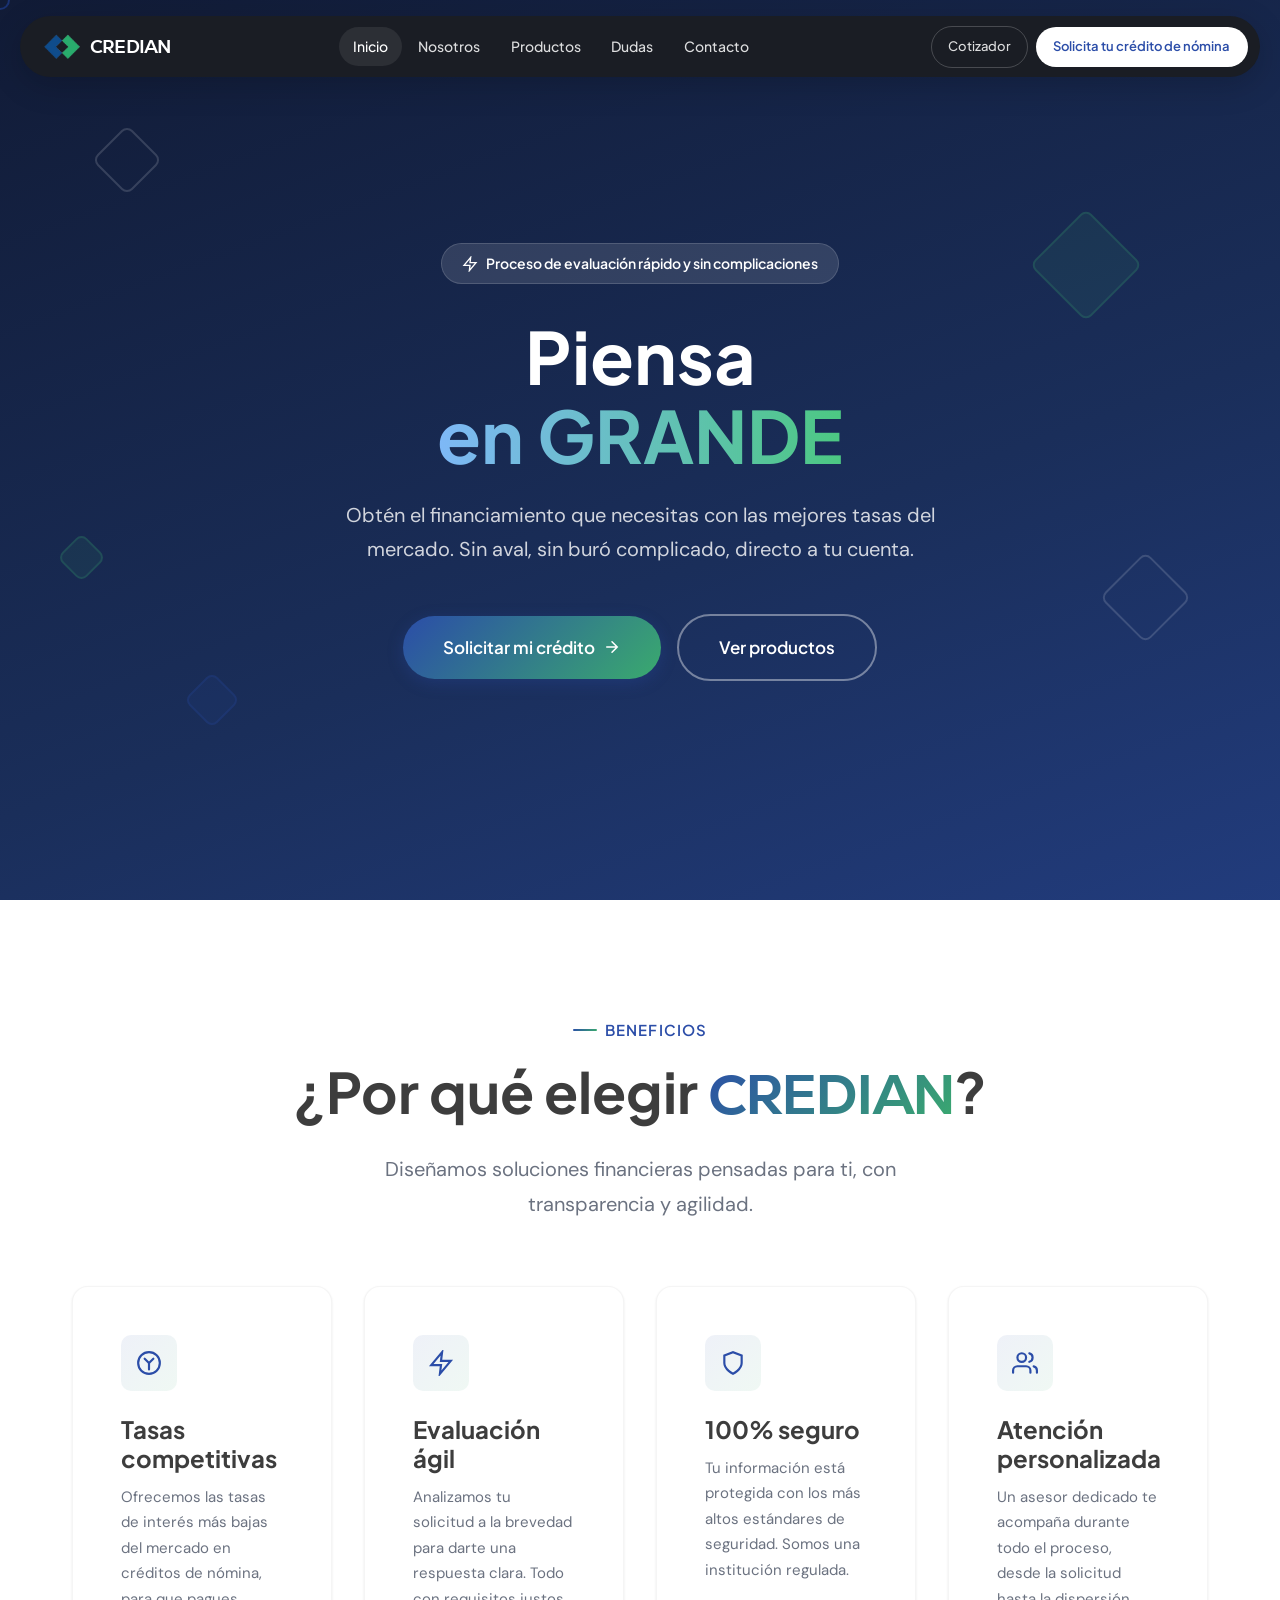
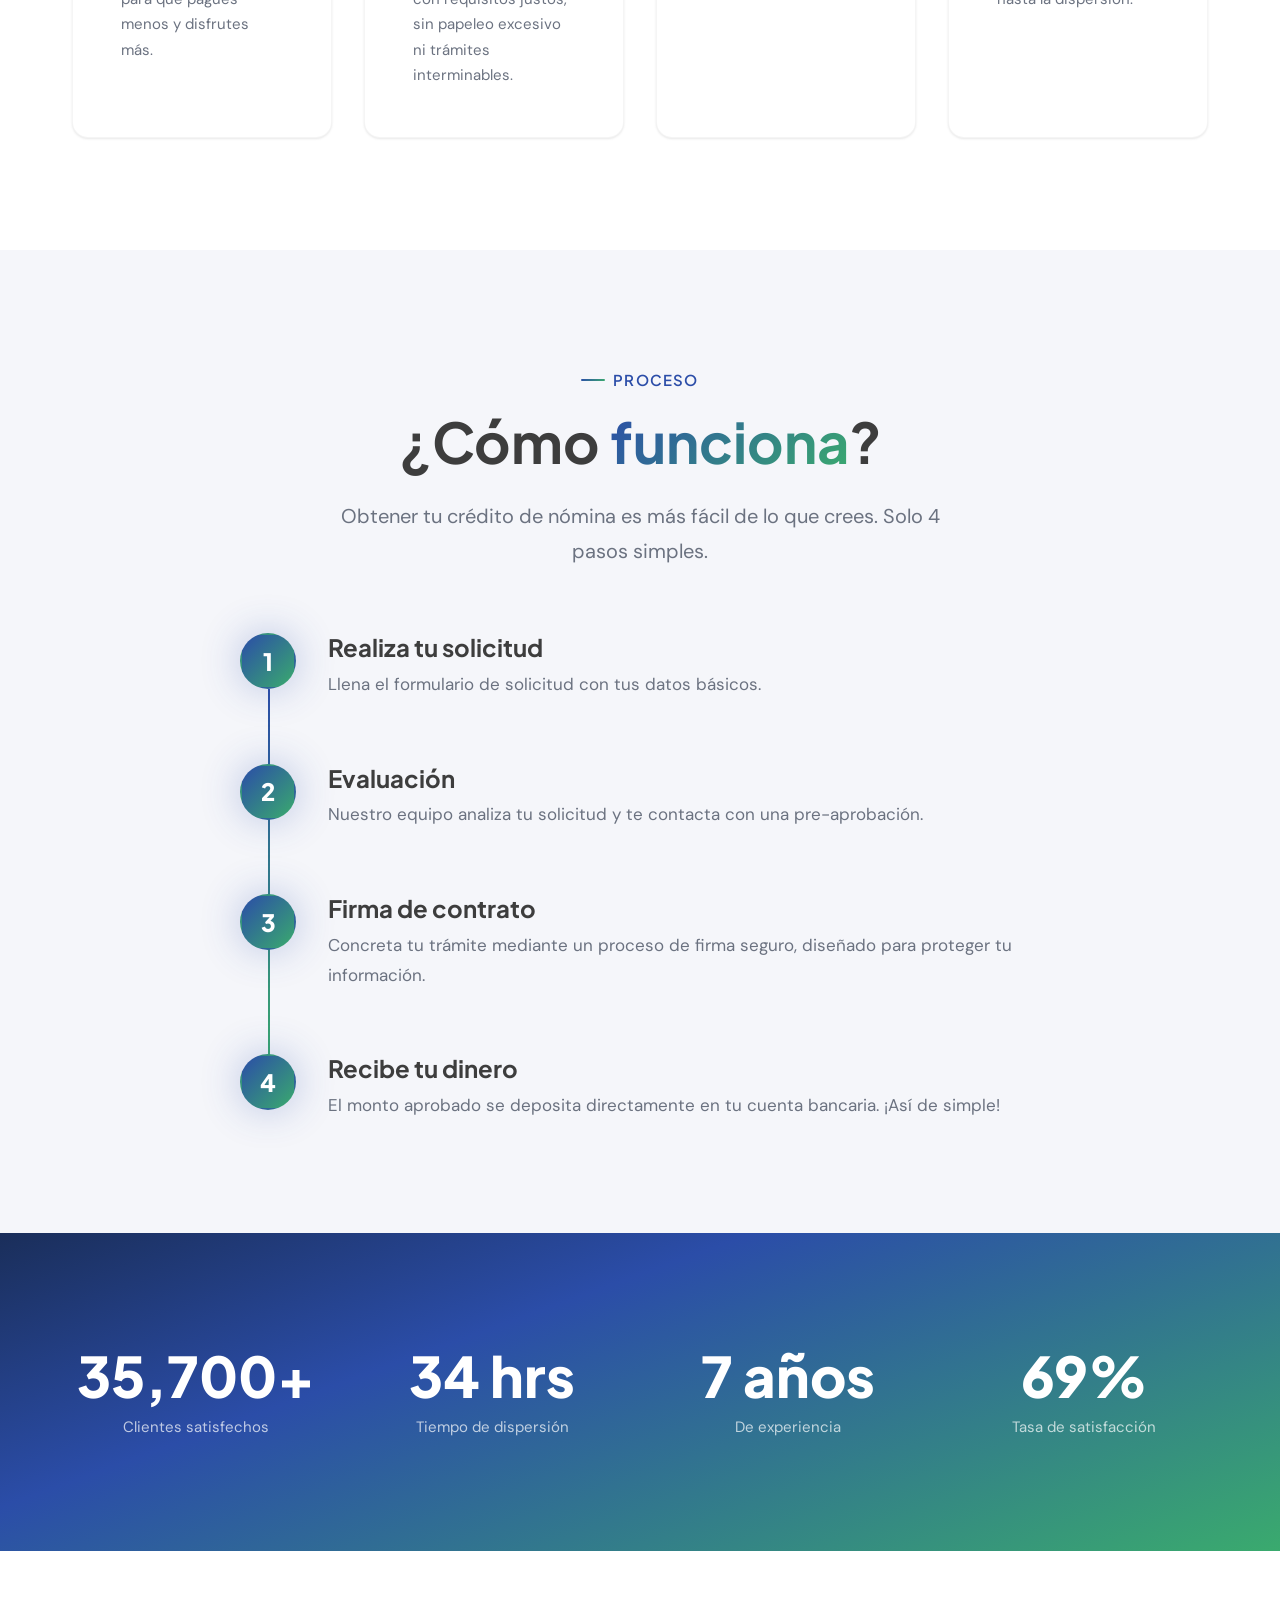
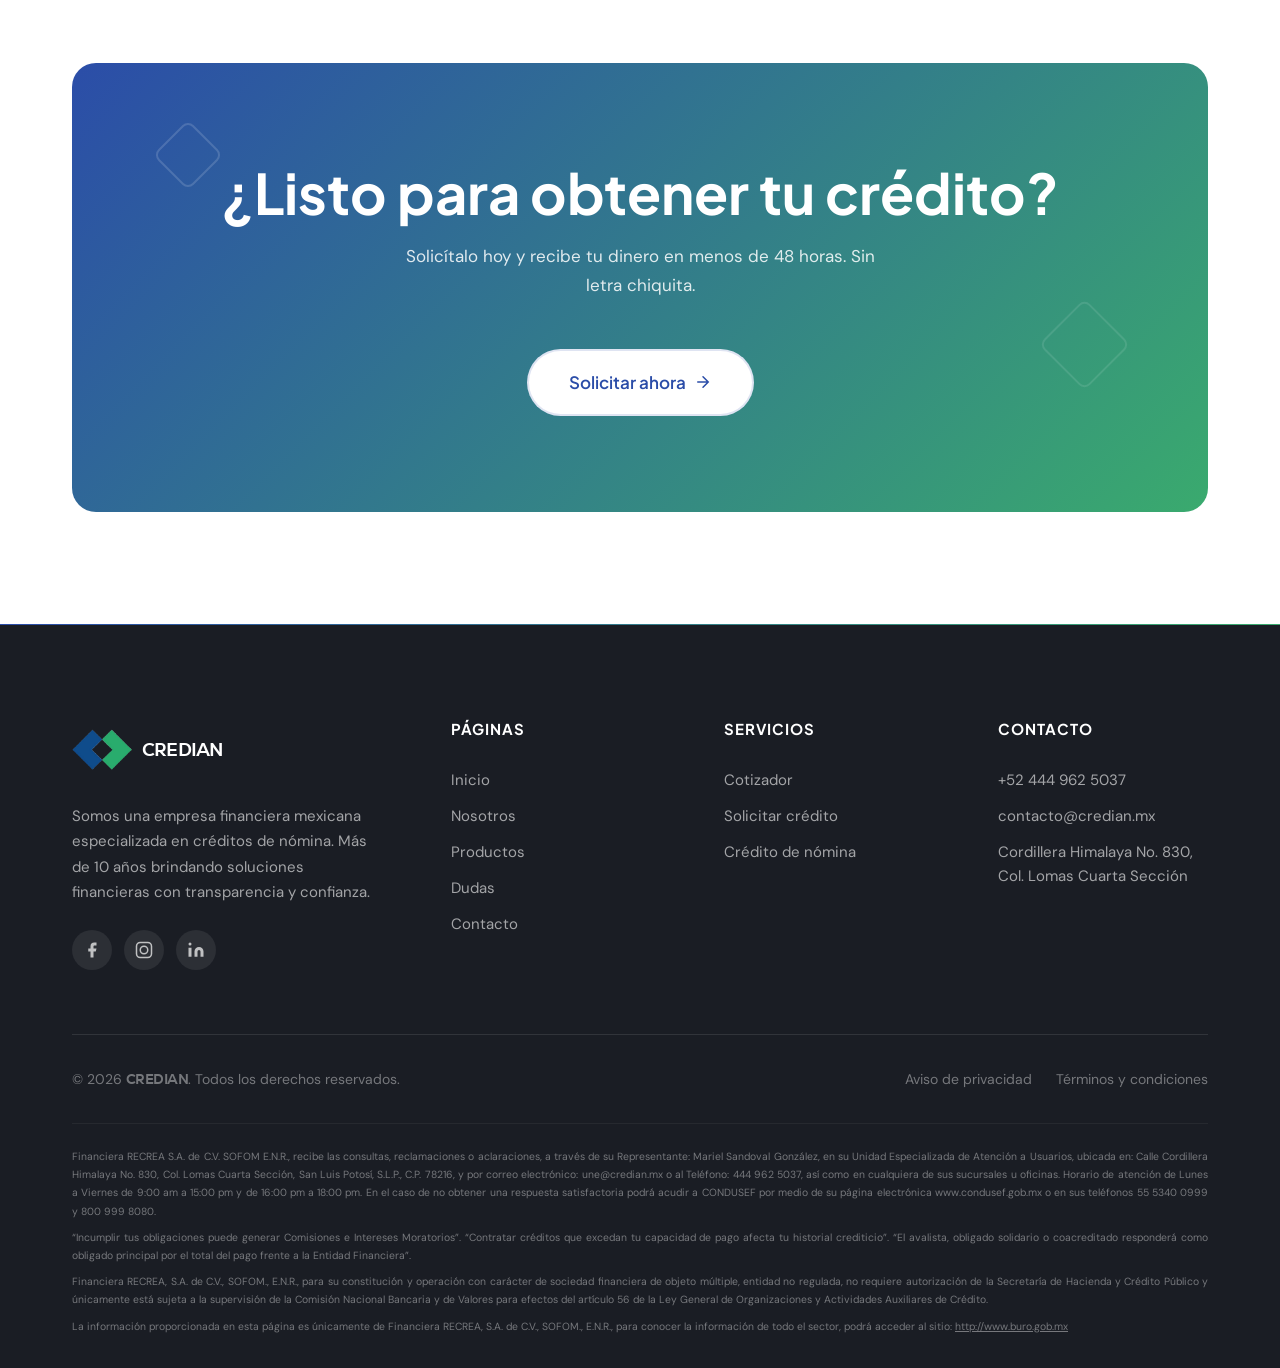
==== index.html @ 7d6983f6 "Move pages to directory-based routes Move several pages into folder-based index.html (nosotros/, pro" ====
<!DOCTYPE html>
<html lang="es-MX">

<head>
  <meta charset="UTF-8">
  <meta name="viewport" content="width=device-width, initial-scale=1.0">
  <title>CREDIAN | Inicio</title>
  <link rel="icon" href="img/credian.ico" type="image/x-icon">
  <meta name="description" content="Somos una empresa financiera mexicana especializada en créditos de nómina. Más de 10 años brindando soluciones financieras con transparencia y confianza.">
  <link rel="stylesheet" href="css/reset.css">
  <link rel="stylesheet" href="css/variables.css">
  <link rel="stylesheet" href="css/animations.css">
  <link rel="stylesheet" href="css/global.css?v=1.1">
  <style>
    /* ---- HOME-SPECIFIC STYLES ---- */
    .hero--home {
      min-height: 100vh;
      display: flex;
      align-items: center
    }

    .hero--home .hero__bg {
      background: linear-gradient(160deg, #111b36 0%, #1a2e5a 20%, #2B4DA8 50%, #2a8a5c 85%, #1a6b42 100%);
      background-size: 300% 300%;
      animation: meshGradient 18s ease infinite
    }

    .benefits-grid {
      display: grid;
      grid-template-columns: repeat(auto-fit, minmax(260px, 1fr));
      gap: var(--space-xl)
    }

    .steps {
      position: relative;
      max-width: 800px;
      margin: 0 auto
    }

    .steps__list {
      display: flex;
      flex-direction: column;
      gap: var(--space-3xl);
      position: relative
    }

    .steps__connector {
      position: absolute;
      left: 28px;
      top: 56px;
      bottom: 56px;
      width: 2px;
      background: var(--color-gray-mid)
    }

    .steps__connector-fill {
      position: absolute;
      left: 0;
      top: 0;
      width: 100%;
      height: 0;
      background: var(--gradient-brand);
      transition: height 2s cubic-bezier(.4, 0, .2, 1)
    }

    .steps__connector-fill.animate {
      height: 100%
    }

    .step {
      display: flex;
      gap: var(--space-xl);
      align-items: flex-start;
      position: relative;
      z-index: 1
    }

    .step__number {
      width: 56px;
      height: 56px;
      border-radius: var(--radius-full);
      background: var(--color-white);
      border: 2px solid var(--color-gray-mid);
      display: flex;
      align-items: center;
      justify-content: center;
      font-family: var(--font-display);
      font-weight: var(--fw-extrabold);
      font-size: var(--text-xl);
      color: var(--color-blue);
      flex-shrink: 0;
      transition: all var(--transition-base);
      box-shadow: var(--shadow-sm)
    }

    .step.revealed .step__number {
      background: var(--gradient-brand);
      color: var(--color-white);
      border-color: transparent;
      box-shadow: var(--shadow-glow-blue)
    }

    .step__content h4 {
      margin-bottom: var(--space-xs)
    }

    .stats {
      display: grid;
      grid-template-columns: repeat(auto-fit, minmax(200px, 1fr));
      gap: var(--space-2xl);
      text-align: center
    }

    .stat__number {
      font-family: var(--font-display);
      font-size: var(--text-4xl);
      font-weight: var(--fw-extrabold);
      color: var(--color-white);
      line-height: 1.1;
      margin-bottom: var(--space-xs)
    }

    .stat__label {
      color: rgba(255, 255, 255, .7);
      font-size: var(--text-sm)
    }

    .cta-banner {
      border-radius: var(--radius-xl);
      background: var(--gradient-brand);
      padding: var(--space-4xl) var(--space-2xl);
      text-align: center;
      position: relative;
      overflow: hidden
    }

    .cta-banner h2 {
      color: var(--color-white);
      margin-bottom: var(--space-md)
    }

    .cta-banner p {
      color: rgba(255, 255, 255, .85);
      margin-bottom: var(--space-2xl);
      max-width: 500px;
      margin-left: auto;
      margin-right: auto
    }

    @media(max-width:768px) {
      .step {
        flex-direction: column;
        align-items: center;
        text-align: center
      }

      .steps__connector {
        left: 50%;
        transform: translateX(-50%)
      }
    }
  </style>
</head>

<body class="page-body">
  <!-- Custom Cursor -->
  <div class="custom-cursor" aria-hidden="true"></div>
  <!-- Page Transition -->
  <div class="page-transition-overlay" aria-hidden="true"></div>

  <!-- NAVBAR -->
  <nav class="navbar" aria-label="Navegación principal">
    <div class="navbar__inner">
      <a href="./" class="navbar__logo" data-internal aria-label="CREDIAN Inicio">
        <img src="img/logo_credian.png" alt="CREDIAN Logo" class="navbar__img">
        <span class="navbar__logo-text">CREDIAN</span>
      </a>
      <div class="navbar__links">
        <a href="./" class="navbar__link active" data-internal>Inicio</a>
        <a href="nosotros/" class="navbar__link" data-internal>Nosotros</a>
        <a href="productos/" class="navbar__link" data-internal>Productos</a>
        <a href="dudas/" class="navbar__link" data-internal>Dudas</a>
        <a href="contacto/" class="navbar__link" data-internal>Contacto</a>
      </div>
      <div class="navbar__actions">
        <a href="https://cotizador.credian.mx" class="navbar__cotizador" target="_blank" rel="noopener">Cotizador</a>
        <a href="https://cib.logicsystems.com.mx/RECREA/LoginCredian.aspx?EMP=RECREA" class="navbar__cta btn-shimmer"
          target="_blank" rel="noopener">Solicita tu crédito de
          nómina</a>
      </div>
      <button class="navbar__hamburger" aria-label="Abrir menú" aria-expanded="false">
        <span></span><span></span><span></span>
      </button>
    </div>
  </nav>

  <!-- Mobile Menu -->
  <div class="mobile-menu" aria-hidden="true">
    <a href="./" class="mobile-menu__link" data-internal>Inicio</a>
    <a href="nosotros/" class="mobile-menu__link" data-internal>Nosotros</a>
    <a href="productos/" class="mobile-menu__link" data-internal>Productos</a>
    <a href="dudas/" class="mobile-menu__link" data-internal>Dudas</a>
    <a href="contacto/" class="mobile-menu__link" data-internal>Contacto</a>
    <div class="mobile-menu__divider"></div>
    <a href="https://cotizador.credian.mx" class="mobile-menu__link" target="_blank" rel="noopener">Cotizador</a>
    <a href="https://cib.logicsystems.com.mx/RECREA/LoginCredian.aspx?EMP=RECREA" class="mobile-menu__link"
      target="_blank" rel="noopener">Solicitar crédito</a>
  </div>

  <!-- HERO -->
  <section class="hero hero--home" id="hero">
    <div class="hero__bg" data-parallax></div>
    <!-- Decorative rhombuses -->
    <div class="rhombus-deco rhombus-deco--1" aria-hidden="true"></div>
    <div class="rhombus-deco rhombus-deco--2 rhombus-deco--green" aria-hidden="true"></div>
    <div class="rhombus-deco rhombus-deco--3 rhombus-deco--filled" aria-hidden="true"></div>
    <div class="rhombus-deco rhombus-deco--4" aria-hidden="true"></div>
    <div class="rhombus-deco rhombus-deco--5 rhombus-deco--green" aria-hidden="true"></div>

    <div class="hero__content">
      <div class="hero-enter">
        <span class="hero__label">
          <svg width="16" height="16" viewBox="0 0 24 24" fill="none" stroke="currentColor" stroke-width="2"
            stroke-linecap="round">
            <path d="M13 2L3 14h9l-1 8 10-12h-9l1-8z" />
          </svg>
          Proceso de evaluación rápido y sin complicaciones
        </span>
      </div>
      <h1 class="hero__title hero-enter">Piensa<br><span class="text-gradient"
          style="-webkit-text-fill-color:transparent;background:linear-gradient(90deg,#7eb8f7,#4CC882);-webkit-background-clip:text;background-clip:text">en
          GRANDE</span></h1>
      <p class="hero__subtitle hero-enter">Obtén el financiamiento que necesitas con las mejores tasas del mercado. Sin
        aval, sin buró complicado, directo a tu cuenta.</p>
      <div class="hero__actions hero-enter">
        <a href="https://cib.logicsystems.com.mx/RECREA/LoginCredian.aspx?EMP=RECREA"
          class="btn btn--primary btn--large btn-shimmer" target="_blank" rel="noopener">
          Solicitar mi crédito
          <svg width="20" height="20" viewBox="0 0 24 24" fill="none" stroke="currentColor" stroke-width="2"
            stroke-linecap="round">
            <path d="M5 12h14M12 5l7 7-7 7" />
          </svg>
        </a>
        <a href="productos/" class="btn btn--outline btn--large" data-internal>Ver productos</a>
      </div>
    </div>
  </section>

  <!-- BENEFITS -->
  <section class="section" id="beneficios">
    <div class="container">
      <div class="section__header reveal">
        <span class="section__label">Beneficios</span>
        <h2 class="section__title">¿Por qué elegir <span class="text-gradient">CREDIAN</span>?</h2>
        <p class="section__subtitle">Diseñamos soluciones financieras pensadas para ti, con transparencia y agilidad.
        </p>
      </div>
      <div class="benefits-grid">
        <div class="card card-lift reveal stagger-1">
          <div class="card__icon">
            <svg viewBox="0 0 24 24" fill="none" stroke="currentColor" stroke-width="2" stroke-linecap="round">
              <circle cx="12" cy="12" r="10" />
              <path d="M16 8l-4 4-4-4" />
              <path d="M12 12v6" />
            </svg>
          </div>
          <h4 class="card__title">Tasas competitivas</h4>
          <p class="card__text">Ofrecemos las tasas de interés más bajas del mercado en créditos de nómina, para que
            pagues menos y disfrutes más.</p>
        </div>
        <div class="card card-lift reveal stagger-2">
          <div class="card__icon">
            <svg viewBox="0 0 24 24" fill="none" stroke="currentColor" stroke-width="2" stroke-linecap="round">
              <path d="M13 2L3 14h9l-1 8 10-12h-9l1-8z" />
            </svg>
          </div>
          <h4 class="card__title">Evaluación ágil</h4>
          <p class="card__text">Analizamos tu solicitud a la brevedad para darte una respuesta clara. Todo con
            requisitos justos, sin papeleo excesivo ni trámites interminables.</p>
        </div>
        <div class="card card-lift reveal stagger-3">
          <div class="card__icon">
            <svg viewBox="0 0 24 24" fill="none" stroke="currentColor" stroke-width="2" stroke-linecap="round">
              <path d="M12 22s8-4 8-10V5l-8-3-8 3v7c0 6 8 10 8 10z" />
            </svg>
          </div>
          <h4 class="card__title">100% seguro</h4>
          <p class="card__text">Tu información está protegida con los más altos estándares de seguridad. Somos una
            institución regulada.</p>
        </div>
        <div class="card card-lift reveal stagger-4">
          <div class="card__icon">
            <svg viewBox="0 0 24 24" fill="none" stroke="currentColor" stroke-width="2" stroke-linecap="round">
              <path d="M17 21v-2a4 4 0 0 0-4-4H5a4 4 0 0 0-4 4v2" />
              <circle cx="9" cy="7" r="4" />
              <path d="M23 21v-2a4 4 0 0 0-3-3.87" />
              <path d="M16 3.13a4 4 0 0 1 0 7.75" />
            </svg>
          </div>
          <h4 class="card__title">Atención personalizada</h4>
          <p class="card__text">Un asesor dedicado te acompaña durante todo el proceso, desde la solicitud hasta la
            dispersión.</p>
        </div>
      </div>
    </div>
  </section>

  <!-- HOW IT WORKS -->
  <section class="section section--gray" id="como-funciona">
    <div class="container">
      <div class="section__header reveal">
        <span class="section__label">Proceso</span>
        <h2 class="section__title">¿Cómo <span class="text-gradient">funciona</span>?</h2>
        <p class="section__subtitle">Obtener tu crédito de nómina es más fácil de lo que crees. Solo 4 pasos simples.
        </p>
      </div>
      <div class="steps">
        <div class="steps__list">
          <div class="steps__connector">
            <div class="steps__connector-fill" id="steps-fill"></div>
          </div>
          <div class="step reveal stagger-1">
            <div class="step__number">1</div>
            <div class="step__content">
              <h4>Realiza tu solicitud</h4>
              <p>Llena el formulario de solicitud con tus datos básicos.</p>
            </div>
          </div>
          <div class="step reveal stagger-2">
            <div class="step__number">2</div>
            <div class="step__content">
              <h4>Evaluación</h4>
              <p>Nuestro equipo analiza tu solicitud y te contacta con una pre-aprobación.</p>
            </div>
          </div>
          <div class="step reveal stagger-3">
            <div class="step__number">3</div>
            <div class="step__content">
              <h4>Firma de contrato</h4>
              <p>Concreta tu trámite mediante un proceso de firma seguro, diseñado para proteger tu información.</p>
            </div>
          </div>
          <div class="step reveal stagger-4">
            <div class="step__number">4</div>
            <div class="step__content">
              <h4>Recibe tu dinero</h4>
              <p>El monto aprobado se deposita directamente en tu cuenta bancaria. ¡Así de simple!</p>
            </div>
          </div>
        </div>
      </div>
    </div>
  </section>

  <!-- STATS -->
  <section class="section section--gradient" id="stats">
    <div class="container">
      <div class="stats reveal">
        <div class="stat">
          <div class="stat__number"><span data-counter="50000" data-suffix="+">0</span></div>
          <div class="stat__label">Clientes satisfechos</div>
        </div>
        <div class="stat">
          <div class="stat__number"><span data-counter="48" data-suffix=" hrs">0</span></div>
          <div class="stat__label">Tiempo de dispersión</div>
        </div>
        <div class="stat">
          <div class="stat__number"><span data-counter="10" data-suffix=" años">0</span></div>
          <div class="stat__label">De experiencia</div>
        </div>
        <div class="stat">
          <div class="stat__number"><span data-counter="98" data-suffix="%">0</span></div>
          <div class="stat__label">Tasa de satisfacción</div>
        </div>
      </div>
    </div>
  </section>

  <!-- CTA BANNER -->
  <section class="section">
    <div class="container">
      <div class="cta-banner reveal-scale">
        <div class="rhombus-deco rhombus-deco--1" style="border-color:rgba(255,255,255,.15)" aria-hidden="true"></div>
        <div class="rhombus-deco rhombus-deco--4" style="border-color:rgba(255,255,255,.1)" aria-hidden="true"></div>
        <h2>¿Listo para obtener tu crédito?</h2>
        <p>Solicítalo hoy y recibe tu dinero en menos de 48 horas. Sin letra chiquita.</p>
        <a href="https://cib.logicsystems.com.mx/RECREA/LoginCredian.aspx?EMP=RECREA"
          class="btn btn--secondary btn--large btn-shimmer" target="_blank" rel="noopener">
          Solicitar ahora
          <svg width="20" height="20" viewBox="0 0 24 24" fill="none" stroke="currentColor" stroke-width="2"
            stroke-linecap="round">
            <path d="M5 12h14M12 5l7 7-7 7" />
          </svg>
        </a>
      </div>
    </div>
  </section>

  <!-- FOOTER -->
  <footer class="footer">
    <div class="container">
      <div class="footer__grid">
        <div class="footer__brand">
          <div class="footer__logo">
            <img src="img/logo_credian.png" alt="CREDIAN Logo" class="footer__img">
            <span class="footer__logo-text">CREDIAN</span>
          </div>
          <p class="footer__brand-desc">Somos una empresa financiera mexicana especializada en créditos de nómina. Más
            de 10 años brindando soluciones financieras con transparencia y confianza.</p>
          <div class="footer__social">
            <a href="https://www.facebook.com/credian.mx/" class="footer__social-link" aria-label="Facebook"><svg
                viewBox="0 0 24 24" fill="currentColor">
                <path d="M18 2h-3a5 5 0 00-5 5v3H7v4h3v8h4v-8h3l1-4h-4V7a1 1 0 011-1h3z" />
              </svg></a>
            <a href="https://www.instagram.com/credianmx/" class="footer__social-link" aria-label="Instagram"><svg
                viewBox="0 0 24 24" fill="none" stroke="currentColor" stroke-width="2">
                <rect x="2" y="2" width="20" height="20" rx="5" />
                <circle cx="12" cy="12" r="5" />
              </svg></a>
            <a href="https://www.linkedin.com/company/credian/posts/?feedView=all" class="footer__social-link"
              aria-label="LinkedIn"><svg viewBox="0 0 24 24" fill="currentColor">
                <path
                  d="M16 8a6 6 0 016 6v7h-4v-7a2 2 0 00-4 0v7h-4v-7a6 6 0 016-6zM2 9h4v12H2zM4 6a2 2 0 100-4 2 2 0 000 4z" />
              </svg></a>
          </div>
        </div>
        <div>
          <h4 class="footer__column-title">Páginas</h4><a href="./" class="footer__link"
            data-internal>Inicio</a><a href="nosotros/" class="footer__link" data-internal>Nosotros</a><a
            href="productos/" class="footer__link" data-internal>Productos</a><a href="dudas/"
            class="footer__link" data-internal>Dudas</a><a href="contacto/" class="footer__link"
            data-internal>Contacto</a>
        </div>
        <div>
          <h4 class="footer__column-title">Servicios</h4><a href="https://cotizador.credian.mx" class="footer__link"
            target="_blank">Cotizador</a><a href="https://cib.logicsystems.com.mx/RECREA/LoginCredian.aspx?EMP=RECREA"
            class="footer__link" target="_blank">Solicitar
            crédito</a><a href="productos/" class="footer__link" data-internal>Crédito de nómina</a>
        </div>
        <div>
          <h4 class="footer__column-title">Contacto</h4>
          <a href="tel:+52 444 962 5037" class="footer__link">+52 444 962 5037</a>
          <a href="mailto:contacto@credian.mx" class="footer__link">contacto@credian.mx</a>
          <a class="footer__link" href="https://maps.app.goo.gl/pszoTMPpHbt7NWdv6">
            Cordillera Himalaya No. 830, Col. Lomas Cuarta Sección
          </a>
        </div>
      </div>
      <div class="footer__bottom">
        <p class="footer__copy">&copy; <span id="current-year">2026</span> CREDIAN. Todos los derechos reservados.</p>
        <div class="footer__legal"><a href="docs/aviso_de_privacidad.pdf" target="_blank" rel="noopener">Aviso de privacidad</a><a
            href="docs/terminos_y_condiciones.pdf" target="_blank" rel="noopener">Términos y condiciones</a></div>
      </div>
      <div class="footer__disclaimer">
        <p>Financiera RECREA S.A. de C.V. SOFOM E.N.R., recibe las consultas, reclamaciones o aclaraciones, a través de
          su Representante: Mariel Sandoval González, en su Unidad Especializada de Atención a Usuarios, ubicada en:
          Calle Cordillera Himalaya No. 830, Col. Lomas Cuarta Sección, San Luis Potosí, S.L.P., C.P. 78216, y por
          correo electrónico: une@credian.mx o al Teléfono: 444 962 5037, así como en cualquiera de sus sucursales u
          oficinas. Horario de atención de Lunes a Viernes de 9:00 am a 15:00 pm y de 16:00 pm a 18:00 pm. En el caso de
          no obtener una respuesta satisfactoria podrá acudir a CONDUSEF por medio de su página electrónica
          www.condusef.gob.mx o en sus teléfonos 55 5340 0999 y 800 999 8080.</p>
        <p>“Incumplir tus obligaciones puede generar Comisiones e Intereses Moratorios”. “Contratar créditos que excedan
          tu capacidad de pago afecta tu historial crediticio”. “El avalista, obligado solidario o coacreditado
          responderá como obligado principal por el total del pago frente a la Entidad Financiera”.</p>
        <p>Financiera RECREA, S.A. de C.V., SOFOM., E.N.R., para su constitución y operación con carácter de sociedad
          financiera de objeto múltiple, entidad no regulada, no requiere autorización de la Secretaría de Hacienda y
          Crédito Público y únicamente está sujeta a la supervisión de la Comisión Nacional Bancaria y de Valores para
          efectos del artículo 56 de la Ley General de Organizaciones y Actividades Auxiliares de Crédito.</p>
        <p>La información proporcionada en esta página es únicamente de Financiera RECREA, S.A. de C.V., SOFOM., E.N.R.,
          para conocer la información de todo el sector, podrá acceder al sitio: <a href="http://www.buro.gob.mx"
            target="_blank" rel="noopener"
            style="color: inherit; text-decoration: underline;">http://www.buro.gob.mx</a></p>
      </div>
    </div>
  </footer>

  <script src="js/nav.js"></script>
  <script src="js/main.js"></script>
  <script src="js/animations.js"></script>
  <script>
    // Steps connector fill animation
    const stepsFill = document.getElementById('steps-fill');
    if (stepsFill && 'IntersectionObserver' in window) {
      new IntersectionObserver((entries) => {
        entries.forEach(entry => {
          if (entry.isIntersecting) entry.target.classList.add('animate');
        });
      }, { threshold: 0.2 }).observe(stepsFill);
    }
  </script>
</body>

</html>
---- css/variables.css ----
/* ============================================
   CREDIAN — Design Tokens & Variables
   Central source of truth for all design values
   ============================================ */

:root {
  /* ---- Brand Colors ---- */
  --color-blue: #2B4DA8;
  --color-blue-dark: #1E3A7A;
  --color-blue-light: #3A6BD6;
  --color-green: #3AAA6E;
  --color-green-dark: #2D8A58;
  --color-green-light: #4CC882;

  /* ---- Neutral Colors ---- */
  --color-dark: #3D3D3D;
  --color-navbar: #1A1D24;
  --color-white: #FFFFFF;
  --color-gray-light: #F5F6FA;
  --color-gray-mid: #E0E2EA;
  --color-gray-text: #6B7280;
  --color-overlay: rgba(26, 29, 36, 0.95);

  /* ---- Gradients ---- */
  --gradient-brand: linear-gradient(135deg, var(--color-blue) 0%, var(--color-green) 100%);
  --gradient-brand-reverse: linear-gradient(135deg, var(--color-green) 0%, var(--color-blue) 100%);
  --gradient-hero: linear-gradient(160deg, #1a2e5a 0%, #2B4DA8 35%, #3AAA6E 100%);
  --gradient-dark: linear-gradient(135deg, #111317 0%, #1A1D24 100%);
  --gradient-card: linear-gradient(180deg, rgba(255,255,255,0) 0%, rgba(245,246,250,0.5) 100%);
  --gradient-shimmer: linear-gradient(90deg, transparent 0%, rgba(255,255,255,0.4) 50%, transparent 100%);

  /* ---- Typography ---- */
  --font-display: 'Plus Jakarta Sans', 'Segoe UI', sans-serif;
  --font-body: 'DM Sans', 'Segoe UI', sans-serif;

  /* Fluid type scale using clamp() */
  --text-xs: clamp(0.75rem, 0.7rem + 0.25vw, 0.875rem);
  --text-sm: clamp(0.8125rem, 0.75rem + 0.3vw, 0.9375rem);
  --text-base: clamp(0.9375rem, 0.875rem + 0.3vw, 1.0625rem);
  --text-lg: clamp(1.0625rem, 0.95rem + 0.5vw, 1.25rem);
  --text-xl: clamp(1.25rem, 1.1rem + 0.7vw, 1.5rem);
  --text-2xl: clamp(1.5rem, 1.25rem + 1.2vw, 2rem);
  --text-3xl: clamp(1.875rem, 1.5rem + 1.8vw, 2.75rem);
  --text-4xl: clamp(2.25rem, 1.75rem + 2.5vw, 3.5rem);
  --text-5xl: clamp(2.75rem, 2rem + 3.5vw, 4.5rem);

  /* Font weights */
  --fw-regular: 400;
  --fw-medium: 500;
  --fw-semibold: 600;
  --fw-bold: 700;
  --fw-extrabold: 800;

  /* ---- Spacing ---- */
  --space-xs: 0.5rem;
  --space-sm: 0.75rem;
  --space-md: 1rem;
  --space-lg: 1.5rem;
  --space-xl: 2rem;
  --space-2xl: 3rem;
  --space-3xl: 4rem;
  --space-4xl: 6rem;
  --space-section: clamp(4rem, 3rem + 5vw, 7rem);

  /* ---- Layout ---- */
  --max-width: 1200px;
  --max-width-narrow: 900px;
  --container-padding: clamp(1.25rem, 1rem + 2vw, 2rem);
  --navbar-height: 80px;

  /* ---- Border Radius ---- */
  --radius-sm: 6px;
  --radius-md: 10px;
  --radius-lg: 16px;
  --radius-xl: 24px;
  --radius-2xl: 32px;
  --radius-pill: 100px;
  --radius-full: 50%;

  /* ---- Shadows ---- */
  --shadow-sm: 0 1px 3px rgba(0,0,0,0.06), 0 1px 2px rgba(0,0,0,0.04);
  --shadow-md: 0 4px 12px rgba(0,0,0,0.08), 0 2px 4px rgba(0,0,0,0.04);
  --shadow-lg: 0 10px 30px rgba(0,0,0,0.1), 0 4px 8px rgba(0,0,0,0.05);
  --shadow-xl: 0 20px 50px rgba(0,0,0,0.12), 0 8px 16px rgba(0,0,0,0.06);
  --shadow-navbar: 0 8px 32px rgba(0,0,0,0.18);
  --shadow-card-hover: 0 16px 40px rgba(43,77,168,0.15), 0 6px 12px rgba(0,0,0,0.06);
  --shadow-glow-blue: 0 0 40px rgba(43,77,168,0.3);
  --shadow-glow-green: 0 0 40px rgba(58,170,110,0.3);

  /* ---- Transitions ---- */
  --transition-fast: 150ms cubic-bezier(0.4, 0, 0.2, 1);
  --transition-base: 300ms cubic-bezier(0.4, 0, 0.2, 1);
  --transition-slow: 500ms cubic-bezier(0.4, 0, 0.2, 1);
  --transition-spring: 500ms cubic-bezier(0.175, 0.885, 0.32, 1.275);

  /* ---- Z-indexes ---- */
  --z-base: 1;
  --z-dropdown: 100;
  --z-navbar: 1000;
  --z-overlay: 2000;
  --z-modal: 3000;
  --z-cursor: 9999;
}
---- css/animations.css ----
/* ============================================
   CREDIAN — Animations
   All keyframes and animation utilities
   ============================================ */

/* ---- Keyframes ---- */

@keyframes fadeIn {
  from { opacity: 0; }
  to { opacity: 1; }
}

@keyframes fadeUp {
  from {
    opacity: 0;
    transform: translateY(40px);
  }
  to {
    opacity: 1;
    transform: translateY(0);
  }
}

@keyframes fadeDown {
  from {
    opacity: 0;
    transform: translateY(-30px);
  }
  to {
    opacity: 1;
    transform: translateY(0);
  }
}

@keyframes fadeLeft {
  from {
    opacity: 0;
    transform: translateX(40px);
  }
  to {
    opacity: 1;
    transform: translateX(0);
  }
}

@keyframes fadeRight {
  from {
    opacity: 0;
    transform: translateX(-40px);
  }
  to {
    opacity: 1;
    transform: translateX(0);
  }
}

@keyframes scaleIn {
  from {
    opacity: 0;
    transform: scale(0.9);
  }
  to {
    opacity: 1;
    transform: scale(1);
  }
}

@keyframes slideUp {
  from { transform: translateY(100%); }
  to { transform: translateY(0); }
}

@keyframes float {
  0%, 100% { transform: translateY(0) rotate(0deg); }
  25% { transform: translateY(-15px) rotate(2deg); }
  50% { transform: translateY(-5px) rotate(-1deg); }
  75% { transform: translateY(-20px) rotate(1deg); }
}

@keyframes floatSlow {
  0%, 100% { transform: translateY(0) rotate(0deg); }
  50% { transform: translateY(-30px) rotate(5deg); }
}

@keyframes floatReverse {
  0%, 100% { transform: translateY(0) rotate(0deg); }
  50% { transform: translateY(25px) rotate(-3deg); }
}

@keyframes rotate {
  from { transform: rotate(0deg); }
  to { transform: rotate(360deg); }
}

@keyframes spin {
  from { transform: rotate(0deg); }
  to { transform: rotate(360deg); }
}

@keyframes rotateSlow {
  from { transform: rotate(0deg); }
  to { transform: rotate(360deg); }
}

@keyframes pulse {
  0%, 100% { opacity: 1; }
  50% { opacity: 0.6; }
}

@keyframes pulseScale {
  0%, 100% { transform: scale(1); }
  50% { transform: scale(1.05); }
}

@keyframes shimmer {
  0% { background-position: -200% center; }
  100% { background-position: 200% center; }
}

@keyframes gradientShift {
  0% { background-position: 0% 50%; }
  50% { background-position: 100% 50%; }
  100% { background-position: 0% 50%; }
}

@keyframes meshGradient {
  0%, 100% {
    background-position: 0% 50%;
  }
  25% {
    background-position: 50% 0%;
  }
  50% {
    background-position: 100% 50%;
  }
  75% {
    background-position: 50% 100%;
  }
}

@keyframes drawLine {
  from { height: 0; }
  to { height: 100%; }
}

@keyframes drawLineHorizontal {
  from { width: 0; }
  to { width: 100%; }
}

@keyframes checkmark {
  from {
    stroke-dashoffset: 24;
  }
  to {
    stroke-dashoffset: 0;
  }
}

@keyframes borderGlow {
  0%, 100% {
    border-color: rgba(43, 77, 168, 0.3);
    box-shadow: 0 0 15px rgba(43, 77, 168, 0.1);
  }
  50% {
    border-color: rgba(58, 170, 110, 0.5);
    box-shadow: 0 0 25px rgba(58, 170, 110, 0.15);
  }
}

@keyframes morphRhombus {
  0%, 100% { 
    transform: rotate(45deg) scale(1);
    border-radius: 8px;
  }
  33% { 
    transform: rotate(45deg) scale(1.1);
    border-radius: 12px;
  }
  66% { 
    transform: rotate(45deg) scale(0.95);
    border-radius: 6px;
  }
}

@keyframes staggerReveal {
  from {
    opacity: 0;
    transform: translateY(30px);
  }
  to {
    opacity: 1;
    transform: translateY(0);
  }
}

@keyframes typewriter {
  from { width: 0; }
  to { width: 100%; }
}

@keyframes blink {
  0%, 50% { opacity: 1; }
  51%, 100% { opacity: 0; }
}

@keyframes countUp {
  from { opacity: 0; transform: translateY(10px); }
  to { opacity: 1; transform: translateY(0); }
}

@keyframes navSlideDown {
  from {
    opacity: 0;
    transform: translateY(-20px);
  }
  to {
    opacity: 1;
    transform: translateY(0);
  }
}

@keyframes expandAccordion {
  from {
    max-height: 0;
    opacity: 0;
  }
  to {
    max-height: 500px;
    opacity: 1;
  }
}

/* ---- Scroll Reveal Classes ---- */
/* These are activated by Intersection Observer in animations.js */

.reveal {
  opacity: 0;
  transform: translateY(40px);
  transition: opacity 0.7s cubic-bezier(0.4, 0, 0.2, 1),
              transform 0.7s cubic-bezier(0.4, 0, 0.2, 1);
}

.reveal.revealed {
  opacity: 1;
  transform: translateY(0);
}

.reveal-left {
  opacity: 0;
  transform: translateX(-40px);
  transition: opacity 0.7s cubic-bezier(0.4, 0, 0.2, 1),
              transform 0.7s cubic-bezier(0.4, 0, 0.2, 1);
}

.reveal-left.revealed {
  opacity: 1;
  transform: translateX(0);
}

.reveal-right {
  opacity: 0;
  transform: translateX(40px);
  transition: opacity 0.7s cubic-bezier(0.4, 0, 0.2, 1),
              transform 0.7s cubic-bezier(0.4, 0, 0.2, 1);
}

.reveal-right.revealed {
  opacity: 1;
  transform: translateX(0);
}

.reveal-scale {
  opacity: 0;
  transform: scale(0.9);
  transition: opacity 0.7s cubic-bezier(0.4, 0, 0.2, 1),
              transform 0.7s cubic-bezier(0.4, 0, 0.2, 1);
}

.reveal-scale.revealed {
  opacity: 1;
  transform: scale(1);
}

/* Stagger delay utility classes */
.stagger-1 { transition-delay: 0.1s; }
.stagger-2 { transition-delay: 0.2s; }
.stagger-3 { transition-delay: 0.3s; }
.stagger-4 { transition-delay: 0.4s; }
.stagger-5 { transition-delay: 0.5s; }
.stagger-6 { transition-delay: 0.6s; }

/* ---- Hero Entry Animation ---- */

.hero-enter {
  opacity: 0;
  transform: translateY(30px);
  animation: fadeUp 0.8s cubic-bezier(0.4, 0, 0.2, 1) forwards;
}

.hero-enter:nth-child(1) { animation-delay: 0.1s; }
.hero-enter:nth-child(2) { animation-delay: 0.25s; }
.hero-enter:nth-child(3) { animation-delay: 0.4s; }
.hero-enter:nth-child(4) { animation-delay: 0.55s; }

/* ---- Shimmer Button Effect ---- */

.btn-shimmer {
  position: relative;
  overflow: hidden;
}

.btn-shimmer::after {
  content: '';
  position: absolute;
  top: 0;
  left: -100%;
  width: 100%;
  height: 100%;
  background: linear-gradient(
    90deg,
    transparent 0%,
    rgba(255, 255, 255, 0.3) 50%,
    transparent 100%
  );
  transition: left 0.5s ease;
}

.btn-shimmer:hover::after {
  left: 100%;
}

/* ---- Animated Underline for links ---- */

.link-animated {
  position: relative;
  display: inline-block;
}

.link-animated::after {
  content: '';
  position: absolute;
  bottom: -2px;
  left: 0;
  width: 0;
  height: 2px;
  background: var(--gradient-brand);
  transition: width 0.3s cubic-bezier(0.4, 0, 0.2, 1);
}

.link-animated:hover::after,
.link-animated.active::after {
  width: 100%;
}

/* ---- Morphing Decorative Rhombuses ---- */

.rhombus-deco {
  position: absolute;
  width: 60px;
  height: 60px;
  border: 2px solid rgba(255,255,255,0.15);
  transform: rotate(45deg);
  border-radius: 8px;
  pointer-events: none;
}

.rhombus-deco--filled {
  background: rgba(43, 77, 168, 0.1);
  border-color: rgba(43, 77, 168, 0.2);
}

.rhombus-deco--green {
  background: rgba(58, 170, 110, 0.1);
  border-color: rgba(58, 170, 110, 0.2);
}

.rhombus-deco--1 {
  top: 15%;
  left: 8%;
  width: 50px;
  height: 50px;
  animation: float 8s ease-in-out infinite, morphRhombus 12s ease-in-out infinite;
}

.rhombus-deco--2 {
  top: 25%;
  right: 12%;
  width: 80px;
  height: 80px;
  animation: floatSlow 10s ease-in-out infinite, morphRhombus 15s ease-in-out infinite;
  animation-delay: 1s;
}

.rhombus-deco--3 {
  bottom: 20%;
  left: 15%;
  width: 40px;
  height: 40px;
  animation: floatReverse 9s ease-in-out infinite;
  animation-delay: 2s;
}

.rhombus-deco--4 {
  bottom: 30%;
  right: 8%;
  width: 65px;
  height: 65px;
  animation: float 11s ease-in-out infinite;
  animation-delay: 0.5s;
}

.rhombus-deco--5 {
  top: 60%;
  left: 5%;
  width: 35px;
  height: 35px;
  animation: floatSlow 7s ease-in-out infinite;
  animation-delay: 3s;
}

/* ---- Page Transition ---- */

.page-transition-overlay {
  position: fixed;
  top: 0;
  left: 0;
  width: 100%;
  height: 100%;
  background: var(--gradient-brand);
  z-index: 10000;
  transform: scaleY(0);
  transform-origin: bottom;
  pointer-events: none;
}

.page-transition-overlay.active-enter {
  animation: pageTransitionIn 0.4s cubic-bezier(0.4, 0, 0.2, 1) forwards;
}

.page-transition-overlay.active-leave {
  animation: pageTransitionOut 0.4s cubic-bezier(0.4, 0, 0.2, 1) forwards;
}

@keyframes pageTransitionIn {
  from { transform: scaleY(0); transform-origin: bottom; }
  to { transform: scaleY(1); transform-origin: bottom; }
}

@keyframes pageTransitionOut {
  from { transform: scaleY(1); transform-origin: top; }
  to { transform: scaleY(0); transform-origin: top; }
}

/* ---- Steps line draw ---- */

.steps-line {
  position: absolute;
  left: 50%;
  top: 0;
  width: 2px;
  height: 0;
  background: var(--gradient-brand);
  transform: translateX(-50%);
  transition: height 1.5s cubic-bezier(0.4, 0, 0.2, 1);
}

.steps-line.animate {
  height: 100%;
}

/* ---- Counter animation ---- */

.counter-number {
  display: inline-block;
  font-variant-numeric: tabular-nums;
}

/* ---- Accordion animation ---- */

.accordion-content {
  max-height: 0;
  overflow: hidden;
  transition: max-height 0.4s cubic-bezier(0.4, 0, 0.2, 1),
              padding 0.4s cubic-bezier(0.4, 0, 0.2, 1);
}

.accordion-item.active .accordion-content {
  max-height: 500px;
}

.accordion-icon {
  transition: transform var(--transition-base);
}

.accordion-item.active .accordion-icon {
  transform: rotate(180deg);
}

/* ---- Card Lift Effect ---- */

.card-lift {
  transition: transform var(--transition-base), box-shadow var(--transition-base);
}

.card-lift:hover {
  transform: translateY(-8px);
  box-shadow: var(--shadow-card-hover);
}

/* ---- Cursor Custom ---- */

.custom-cursor {
  position: fixed;
  width: 20px;
  height: 20px;
  border: 2px solid var(--color-blue);
  border-radius: 50%;
  pointer-events: none;
  z-index: var(--z-cursor);
  transform: translate(-50%, -50%);
  transition: width 0.3s ease, height 0.3s ease, border-color 0.3s ease, background 0.3s ease;
  mix-blend-mode: difference;
  display: none;
}

.custom-cursor.active {
  width: 40px;
  height: 40px;
  border-color: var(--color-green);
  background: rgba(58, 170, 110, 0.1);
}

@media (pointer: fine) {
  .custom-cursor {
    display: block;
  }
}

@media (max-width: 768px) {
  .custom-cursor {
    display: none;
  }
}

/* ---- Timeline Animation ---- */

.timeline-item {
  opacity: 0;
  transform: translateX(-30px);
  transition: opacity 0.6s ease, transform 0.6s ease;
}

.timeline-item:nth-child(even) {
  transform: translateX(30px);
}

.timeline-item.revealed {
  opacity: 1;
  transform: translateX(0);
}

.timeline-line {
  position: absolute;
  left: 50%;
  top: 0;
  bottom: 0;
  width: 2px;
  background: var(--color-gray-mid);
  transform: translateX(-50%);
}

.timeline-line::after {
  content: '';
  position: absolute;
  top: 0;
  left: 0;
  width: 100%;
  height: 0;
  background: var(--gradient-brand);
  transition: height 2s cubic-bezier(0.4, 0, 0.2, 1);
}

.timeline-line.animate::after {
  height: 100%;
}
---- css/global.css ----
/* ============================================
   CREDIAN — Global Styles
   Navbar, Footer, Shared Components
   ============================================ */

/* ---- Google Fonts Import ---- */
@import url('https://fonts.googleapis.com/css2?family=DM+Sans:ital,opsz,wght@0,9..40,300;0,9..40,400;0,9..40,500;0,9..40,600;0,9..40,700;1,9..40,400&family=Plus+Jakarta+Sans:wght@400;500;600;700;800&display=swap');

@font-face {
  font-family: 'NexaText';
  src: url('../font/NexaText-Trial-ExtraBold.ttf') format('truetype');
  font-weight: normal;
  font-style: normal;
}

/* ---- Brand specific font replacement ---- */
.font-brand {
  font-family: 'NexaText', 'Plus Jakarta Sans', sans-serif !important;
  font-weight: normal !important;
  letter-spacing: -0.04em !important;
}

/* ---- Base Styles ---- */
body {
  font-family: var(--font-body);
  font-size: var(--text-base);
  color: var(--color-dark);
  background: var(--color-white);
}

h1,
h2,
h3,
h4,
h5,
h6 {
  font-family: var(--font-display);
  font-weight: var(--fw-bold);
  color: var(--color-dark);
}

h1 {
  font-size: var(--text-5xl);
}

h2 {
  font-size: var(--text-4xl);
}

h3 {
  font-size: var(--text-2xl);
}

h4 {
  font-size: var(--text-xl);
}

p {
  color: var(--color-gray-text);
  line-height: 1.75;
}

/* ---- Container ---- */
.container {
  max-width: var(--max-width);
  margin: 0 auto;
  padding: 0 var(--container-padding);
}

.container--narrow {
  max-width: var(--max-width-narrow);
}

/* ---- Section ---- */
.section {
  padding: var(--space-section) 0;
  position: relative;
}

.section--gray {
  background: var(--color-gray-light);
}

.section--dark {
  background: var(--color-navbar);
  color: var(--color-white);
}

.section--dark h2,
.section--dark h3,
.section--dark h4 {
  color: var(--color-white);
}

.section--dark p {
  color: rgba(255, 255, 255, 0.75);
}

.section--gradient {
  background: var(--gradient-hero);
  color: var(--color-white);
}

.section__header {
  text-align: center;
  max-width: 700px;
  margin: 0 auto var(--space-3xl);
}

.section__label {
  display: inline-flex;
  align-items: center;
  gap: 0.5rem;
  font-family: var(--font-display);
  font-size: var(--text-sm);
  font-weight: var(--fw-semibold);
  text-transform: uppercase;
  letter-spacing: 0.08em;
  color: var(--color-blue);
  margin-bottom: var(--space-md);
}

.section__label::before {
  content: '';
  width: 24px;
  height: 2px;
  background: var(--gradient-brand);
  border-radius: 2px;
}

.section--dark .section__label {
  color: var(--color-green-light);
}

.section__title {
  margin-bottom: var(--space-lg);
}

.section__subtitle {
  font-size: var(--text-lg);
  max-width: 600px;
  margin: 0 auto;
}

/* ---- Gradient Text ---- */
.text-gradient {
  background: var(--gradient-brand);
  -webkit-background-clip: text;
  -webkit-text-fill-color: transparent;
  background-clip: text;
}

/* ---- Buttons ---- */
.btn {
  display: inline-flex;
  align-items: center;
  justify-content: center;
  gap: 0.5rem;
  padding: 0.875rem 2rem;
  font-family: var(--font-display);
  font-size: var(--text-sm);
  font-weight: var(--fw-semibold);
  border-radius: var(--radius-pill);
  transition: all var(--transition-base);
  position: relative;
  overflow: hidden;
  cursor: pointer;
  white-space: nowrap;
}

.btn--primary {
  background: var(--gradient-brand);
  color: var(--color-white);
  box-shadow: 0 4px 16px rgba(43, 77, 168, 0.3);
}

.btn--primary:hover {
  transform: translateY(-2px);
  box-shadow: 0 8px 24px rgba(43, 77, 168, 0.4);
}

.btn--secondary {
  background: var(--color-white);
  color: var(--color-blue);
  border: 2px solid rgba(43, 77, 168, 0.15);
}

.btn--secondary:hover {
  border-color: var(--color-blue);
  transform: translateY(-2px);
  box-shadow: var(--shadow-md);
}

.btn--outline {
  background: transparent;
  color: var(--color-white);
  border: 2px solid rgba(255, 255, 255, 0.4);
}

.btn--outline:hover {
  background: rgba(255, 255, 255, 0.1);
  border-color: var(--color-white);
  transform: translateY(-2px);
}

.btn--dark {
  background: var(--color-navbar);
  color: var(--color-white);
}

.btn--dark:hover {
  background: var(--color-dark);
  transform: translateY(-2px);
  box-shadow: var(--shadow-lg);
}

.btn--small {
  padding: 0.625rem 1.25rem;
  font-size: var(--text-xs);
}

.btn--large {
  padding: 1.1rem 2.5rem;
  font-size: var(--text-base);
}

.btn svg {
  width: 18px;
  height: 18px;
  flex-shrink: 0;
}

/* ============================================
   NAVBAR
   ============================================ */

.navbar {
  position: fixed;
  top: 16px;
  left: 0;
  right: 0;
  margin: 0 auto;
  z-index: var(--z-navbar);
  width: calc(100% - 40px);
  max-width: 1240px;
  animation: navSlideDown 0.6s cubic-bezier(0.4, 0, 0.2, 1) forwards;
}

.navbar__inner {
  display: flex;
  align-items: center;
  justify-content: space-between;
  gap: 0.5rem;
  background: var(--color-navbar);
  border-radius: var(--radius-pill);
  padding: 0.6rem 0.75rem 0.6rem 1.5rem;
  box-shadow: var(--shadow-navbar);
  backdrop-filter: blur(20px);
  -webkit-backdrop-filter: blur(20px);
  transition: background var(--transition-base), box-shadow var(--transition-base);
  min-width: 0;
}

.navbar.scrolled .navbar__inner {
  background: rgba(26, 29, 36, 0.70);
  box-shadow: 0 8px 40px rgba(0, 0, 0, 0.25);
}

.navbar__logo {
  display: flex;
  align-items: center;
  gap: 0.625rem;
  flex-shrink: 0;
  z-index: 10;
}

.navbar__img {
  height: clamp(28px, 3.5vw, 36px);
  width: auto;
  object-fit: contain;
}

.navbar__logo-text {
  font-family: 'NexaText', var(--font-display);
  font-size: 1.15rem;
  font-weight: normal !important;
  color: var(--color-white);
  letter-spacing: -0.04em !important;
}

.navbar__links {
  display: flex;
  align-items: center;
  gap: 0.15rem;
  flex-shrink: 1;
  min-width: 0;
}

.navbar__link {
  color: rgba(255, 255, 255, 0.85);
  font-family: var(--font-display);
  font-size: 0.875rem;
  font-weight: var(--fw-medium);
  padding: 0.5rem 0.875rem;
  border-radius: var(--radius-pill);
  transition: color var(--transition-fast), background var(--transition-fast);
  position: relative;
  white-space: nowrap;
}

.navbar__link:hover,
.navbar__link.active {
  color: var(--color-white);
  background: rgba(255, 255, 255, 0.08);
}

.navbar__actions {
  display: flex;
  align-items: center;
  gap: 0.5rem;
  flex-shrink: 0;
  white-space: nowrap;
}

.navbar__cta {
  background: var(--color-white);
  color: var(--color-blue);
  font-family: var(--font-display);
  font-size: 0.8125rem;
  font-weight: var(--fw-semibold);
  padding: 0.6rem 1.1rem;
  border-radius: var(--radius-pill);
  transition: all var(--transition-base);
  white-space: nowrap;
}

.navbar__cta:hover {
  background: var(--color-green);
  color: var(--color-white);
  transform: scale(1.03);
}

.navbar__cotizador {
  color: rgba(255, 255, 255, 0.85);
  font-family: var(--font-display);
  font-size: 0.8125rem;
  font-weight: var(--fw-medium);
  padding: 0.6rem 1rem;
  border-radius: var(--radius-pill);
  border: 1px solid rgba(255, 255, 255, 0.2);
  transition: all var(--transition-fast);
  white-space: nowrap;
}

.navbar__cotizador:hover {
  border-color: rgba(255, 255, 255, 0.5);
  color: var(--color-white);
  background: rgba(255, 255, 255, 0.06);
}

/* Hamburger */
.navbar__hamburger {
  display: none;
  flex-direction: column;
  justify-content: center;
  align-items: center;
  width: 44px;
  height: 44px;
  border-radius: var(--radius-full);
  background: rgba(255, 255, 255, 0.08);
  cursor: pointer;
  z-index: 10;
  gap: 5px;
  transition: background var(--transition-fast);
}

.navbar__hamburger:hover {
  background: rgba(255, 255, 255, 0.15);
}

.navbar__hamburger span {
  display: block;
  width: 20px;
  height: 2px;
  background: var(--color-white);
  border-radius: 2px;
  transition: all 0.35s cubic-bezier(0.4, 0, 0.2, 1);
  transform-origin: center;
}

.navbar__hamburger.active span:nth-child(1) {
  transform: translateY(7px) rotate(45deg);
}

.navbar__hamburger.active span:nth-child(2) {
  opacity: 0;
  transform: scaleX(0);
}

.navbar__hamburger.active span:nth-child(3) {
  transform: translateY(-7px) rotate(-45deg);
}

/* Mobile Menu Overlay */
.mobile-menu {
  position: fixed;
  top: 0;
  left: 0;
  width: 100%;
  height: 100vh;
  height: 100dvh;
  background: rgba(58, 63, 75, 0.98);
  backdrop-filter: blur(20px);
  -webkit-backdrop-filter: blur(20px);
  z-index: var(--z-overlay);
  display: flex;
  flex-direction: column;
  align-items: center;
  justify-content: center;
  gap: 0;
  opacity: 0;
  visibility: hidden;
  transition: opacity 0.4s ease, visibility 0.4s ease;
}

.mobile-menu.open {
  opacity: 1;
  visibility: visible;
}

.mobile-menu__link {
  color: var(--color-white);
  font-family: var(--font-display);
  font-size: var(--text-2xl);
  font-weight: var(--fw-semibold);
  padding: 1rem;
  opacity: 0;
  transform: translateY(20px);
  transition: opacity 0.3s ease, transform 0.3s ease, color var(--transition-fast);
}

.mobile-menu.open .mobile-menu__link {
  opacity: 1;
  transform: translateY(0);
}

.mobile-menu.open .mobile-menu__link:nth-child(1) {
  transition-delay: 0.1s;
}

.mobile-menu.open .mobile-menu__link:nth-child(2) {
  transition-delay: 0.15s;
}

.mobile-menu.open .mobile-menu__link:nth-child(3) {
  transition-delay: 0.2s;
}

.mobile-menu.open .mobile-menu__link:nth-child(4) {
  transition-delay: 0.25s;
}

.mobile-menu.open .mobile-menu__link:nth-child(5) {
  transition-delay: 0.3s;
}

.mobile-menu.open .mobile-menu__link:nth-child(6) {
  transition-delay: 0.35s;
}

.mobile-menu.open .mobile-menu__link:nth-child(7) {
  transition-delay: 0.4s;
}

.mobile-menu.open .mobile-menu__link:nth-child(8) {
  transition-delay: 0.45s;
}

.mobile-menu__link:hover {
  color: var(--color-green);
}

.mobile-menu__divider {
  width: 60px;
  height: 2px;
  background: var(--gradient-brand);
  border-radius: 2px;
  margin: 1rem 0;
  opacity: 0;
  transition: opacity 0.3s ease 0.35s;
}

.mobile-menu.open .mobile-menu__divider {
  opacity: 1;
}

/* ---- Navbar Responsive ---- */
@media (max-width: 1100px) {
  .navbar__link {
    font-size: 0.8125rem;
    padding: 0.45rem 0.65rem;
  }

  .navbar__cta {
    font-size: 0.75rem;
    padding: 0.5rem 0.85rem;
  }

  .navbar__cotizador {
    font-size: 0.75rem;
    padding: 0.5rem 0.75rem;
  }
}

@media (max-width: 900px) {
  .navbar__links {
    display: none;
  }

  .navbar__actions {
    display: none;
  }

  .navbar__hamburger {
    display: flex;
  }

  .navbar {
    width: calc(100% - 24px);
    top: 12px;
  }

  .navbar__inner {
    padding: 0.5rem 0.5rem 0.5rem 1.25rem;
  }
}

/* ============================================
   FOOTER
   ============================================ */

.footer {
  background: var(--color-navbar);
  color: var(--color-white);
  padding: var(--space-4xl) 0 var(--space-xl);
  position: relative;
  overflow: hidden;
}

.footer::before {
  content: '';
  position: absolute;
  top: 0;
  left: 0;
  width: 100%;
  height: 1px;
  background: var(--gradient-brand);
}

.footer__grid {
  display: grid;
  grid-template-columns: 1.5fr 1fr 1fr 1fr;
  gap: var(--space-3xl);
  margin-bottom: var(--space-3xl);
}

.footer__brand {
  max-width: 300px;
}

.footer__logo {
  display: flex;
  align-items: center;
  gap: 0.625rem;
  margin-bottom: var(--space-lg);
}

.footer__img {
  height: clamp(40px, 5vw, 60px);
  width: auto;
  object-fit: contain;
}

.footer__logo-text {
  font-family: 'NexaText', var(--font-display);
  font-size: 1.15rem;
  font-weight: normal !important;
  color: var(--color-white);
  letter-spacing: -0.04em !important;
}

.footer__brand-desc {
  color: rgba(255, 255, 255, 0.6);
  font-size: var(--text-sm);
  line-height: 1.7;
  margin-bottom: var(--space-lg);
}

.footer__social {
  display: flex;
  gap: 0.75rem;
}

.footer__social-link {
  width: 40px;
  height: 40px;
  border-radius: var(--radius-full);
  background: rgba(255, 255, 255, 0.08);
  display: flex;
  align-items: center;
  justify-content: center;
  transition: all var(--transition-base);
  color: rgba(255, 255, 255, 0.7);
}

.footer__social-link:hover {
  background: var(--gradient-brand);
  color: var(--color-white);
  transform: translateY(-3px);
}

.footer__social-link svg {
  width: 18px;
  height: 18px;
}

.footer__column-title {
  font-family: var(--font-display);
  font-size: var(--text-sm);
  font-weight: var(--fw-bold);
  color: var(--color-white);
  margin-bottom: var(--space-lg);
  text-transform: uppercase;
  letter-spacing: 0.06em;
}

.footer__link {
  display: block;
  color: rgba(255, 255, 255, 0.6);
  font-size: var(--text-sm);
  padding: 0.375rem 0;
  transition: color var(--transition-fast), transform var(--transition-fast);
}

.footer__link:hover {
  color: var(--color-green-light);
  transform: translateX(4px);
}

.footer__bottom {
  border-top: 1px solid rgba(255, 255, 255, 0.1);
  padding-top: var(--space-xl);
  display: flex;
  align-items: center;
  justify-content: space-between;
  flex-wrap: wrap;
  gap: var(--space-md);
}

.footer__copy {
  color: rgba(255, 255, 255, 0.4);
  font-size: var(--text-xs);
}

.footer__legal {
  display: flex;
  gap: var(--space-lg);
}

.footer__legal a {
  color: rgba(255, 255, 255, 0.4);
  font-size: var(--text-xs);
  transition: color var(--transition-fast);
}

.footer__legal a:hover {
  color: var(--color-white);
}

.footer__disclaimer {
  color: rgba(255, 255, 255, 0.4);
  font-size: 0.65rem;
  line-height: 1.5;
  text-align: justify;
  margin-top: var(--space-xl);
  border-top: 1px solid rgba(255, 255, 255, 0.05);
  padding-top: var(--space-lg);
}

.footer__disclaimer p {
  color: rgba(255, 255, 255, 0.4);
  margin-bottom: 0.5rem;
}

.footer__disclaimer p:last-child {
  margin-bottom: 0;
}

@media (max-width: 768px) {
  .footer__grid {
    grid-template-columns: 1fr 1fr;
    gap: var(--space-2xl);
  }

  .footer__brand {
    grid-column: 1 / -1;
    max-width: 100%;
  }

  .footer__bottom {
    flex-direction: column;
    text-align: center;
  }
}

@media (max-width: 480px) {
  .footer__grid {
    grid-template-columns: 1fr;
    gap: var(--space-xl);
  }
}

/* ============================================
   HERO (shared styles for all pages)
   ============================================ */

.hero {
  position: relative;
  min-height: 100vh;
  display: flex;
  align-items: center;
  justify-content: center;
  overflow: hidden;
  padding: calc(var(--navbar-height) + 40px) 0 var(--space-4xl);
}

.hero--small {
  min-height: 50vh;
  padding: calc(var(--navbar-height) + 60px) 0 var(--space-3xl);
}

.hero__bg {
  position: absolute;
  top: 0;
  left: 0;
  width: 100%;
  height: 100%;
  background: var(--gradient-hero);
  background-size: 400% 400%;
  animation: meshGradient 15s ease infinite;
  z-index: 0;
}

.hero__content {
  position: relative;
  z-index: 2;
  text-align: center;
  max-width: 850px;
  margin: 0 auto;
  padding: 0 var(--container-padding);
}

.hero__label {
  display: inline-flex;
  align-items: center;
  gap: 0.5rem;
  background: rgba(255, 255, 255, 0.12);
  backdrop-filter: blur(10px);
  border: 1px solid rgba(255, 255, 255, 0.15);
  border-radius: var(--radius-pill);
  padding: 0.5rem 1.25rem;
  font-family: var(--font-display);
  font-size: var(--text-xs);
  font-weight: var(--fw-semibold);
  color: var(--color-white);
  margin-bottom: var(--space-xl);
}

.hero__title {
  color: var(--color-white);
  margin-bottom: var(--space-lg);
  line-height: 1.1;
}

.hero__subtitle {
  color: rgba(255, 255, 255, 0.8);
  font-size: var(--text-lg);
  max-width: 600px;
  margin: 0 auto var(--space-2xl);
  line-height: 1.7;
}

.hero__actions {
  display: flex;
  align-items: center;
  justify-content: center;
  gap: var(--space-md);
  flex-wrap: wrap;
}

/* ============================================
   CARDS (shared)
   ============================================ */

.card {
  background: var(--color-white);
  border-radius: var(--radius-lg);
  padding: var(--space-2xl);
  box-shadow: var(--shadow-sm);
  border: 1px solid rgba(0, 0, 0, 0.04);
  transition: all var(--transition-base);
}

.card:hover {
  box-shadow: var(--shadow-card-hover);
  transform: translateY(-6px);
}

.card__icon {
  width: 56px;
  height: 56px;
  border-radius: var(--radius-md);
  background: linear-gradient(135deg, rgba(43, 77, 168, 0.08) 0%, rgba(58, 170, 110, 0.08) 100%);
  display: flex;
  align-items: center;
  justify-content: center;
  margin-bottom: var(--space-lg);
  color: var(--color-blue);
  transition: all var(--transition-base);
}

.card:hover .card__icon {
  background: var(--gradient-brand);
  color: var(--color-white);
  transform: scale(1.1) rotate(-5deg);
}

.card__icon svg {
  width: 26px;
  height: 26px;
}

.card__title {
  font-size: var(--text-xl);
  margin-bottom: var(--space-sm);
  word-break: keep-all;
  overflow-wrap: normal;
}

.card__text {
  font-size: var(--text-sm);
  line-height: 1.7;
}

/* ============================================
   FORMS (shared)
   ============================================ */

.form-group {
  margin-bottom: var(--space-lg);
  position: relative;
}

.form-label {
  display: block;
  font-family: var(--font-display);
  font-size: var(--text-sm);
  font-weight: var(--fw-medium);
  color: var(--color-dark);
  margin-bottom: 0.5rem;
}

.form-input,
.form-textarea,
.form-select {
  width: 100%;
  padding: 0.875rem 1.25rem;
  border: 2px solid var(--color-gray-mid);
  border-radius: var(--radius-md);
  font-size: var(--text-base);
  font-family: var(--font-body);
  background: var(--color-white);
  transition: border-color var(--transition-fast), box-shadow var(--transition-fast);
  color: var(--color-dark);
}

.form-input:focus,
.form-textarea:focus,
.form-select:focus {
  border-color: var(--color-blue);
  box-shadow: 0 0 0 4px rgba(43, 77, 168, 0.1);
}

.form-input::placeholder,
.form-textarea::placeholder {
  color: #B0B5C0;
}

.form-textarea {
  min-height: 140px;
  resize: vertical;
}

.form-input.error {
  border-color: #E53E3E;
  box-shadow: 0 0 0 4px rgba(229, 62, 62, 0.1);
}

.form-error {
  color: #E53E3E;
  font-size: var(--text-xs);
  margin-top: 0.375rem;
  display: none;
}

.form-input.error+.form-error {
  display: block;
}

/* ============================================
   UTILITIES
   ============================================ */

.text-center {
  text-align: center;
}

.text-left {
  text-align: left;
}

.text-white {
  color: var(--color-white);
}

.text-blue {
  color: var(--color-blue);
}

.text-green {
  color: var(--color-green);
}

.mx-auto {
  margin-left: auto;
  margin-right: auto;
}

.mb-0 {
  margin-bottom: 0;
}

.mb-sm {
  margin-bottom: var(--space-sm);
}

.mb-md {
  margin-bottom: var(--space-md);
}

.mb-lg {
  margin-bottom: var(--space-lg);
}

.mb-xl {
  margin-bottom: var(--space-xl);
}

.mb-2xl {
  margin-bottom: var(--space-2xl);
}

.mb-3xl {
  margin-bottom: var(--space-3xl);
}

.visually-hidden {
  position: absolute;
  width: 1px;
  height: 1px;
  padding: 0;
  margin: -1px;
  overflow: hidden;
  clip: rect(0, 0, 0, 0);
  white-space: nowrap;
  border: 0;
}

/* Hide on mobile / desktop */
@media (max-width: 768px) {
  .hide-mobile {
    display: none !important;
  }
}

@media (min-width: 769px) {
  .hide-desktop {
    display: none !important;
  }
}

/* ============================================
   PAGE BODY PADDING (for fixed navbar)
   ============================================ */

.page-body {
  position: relative;
}
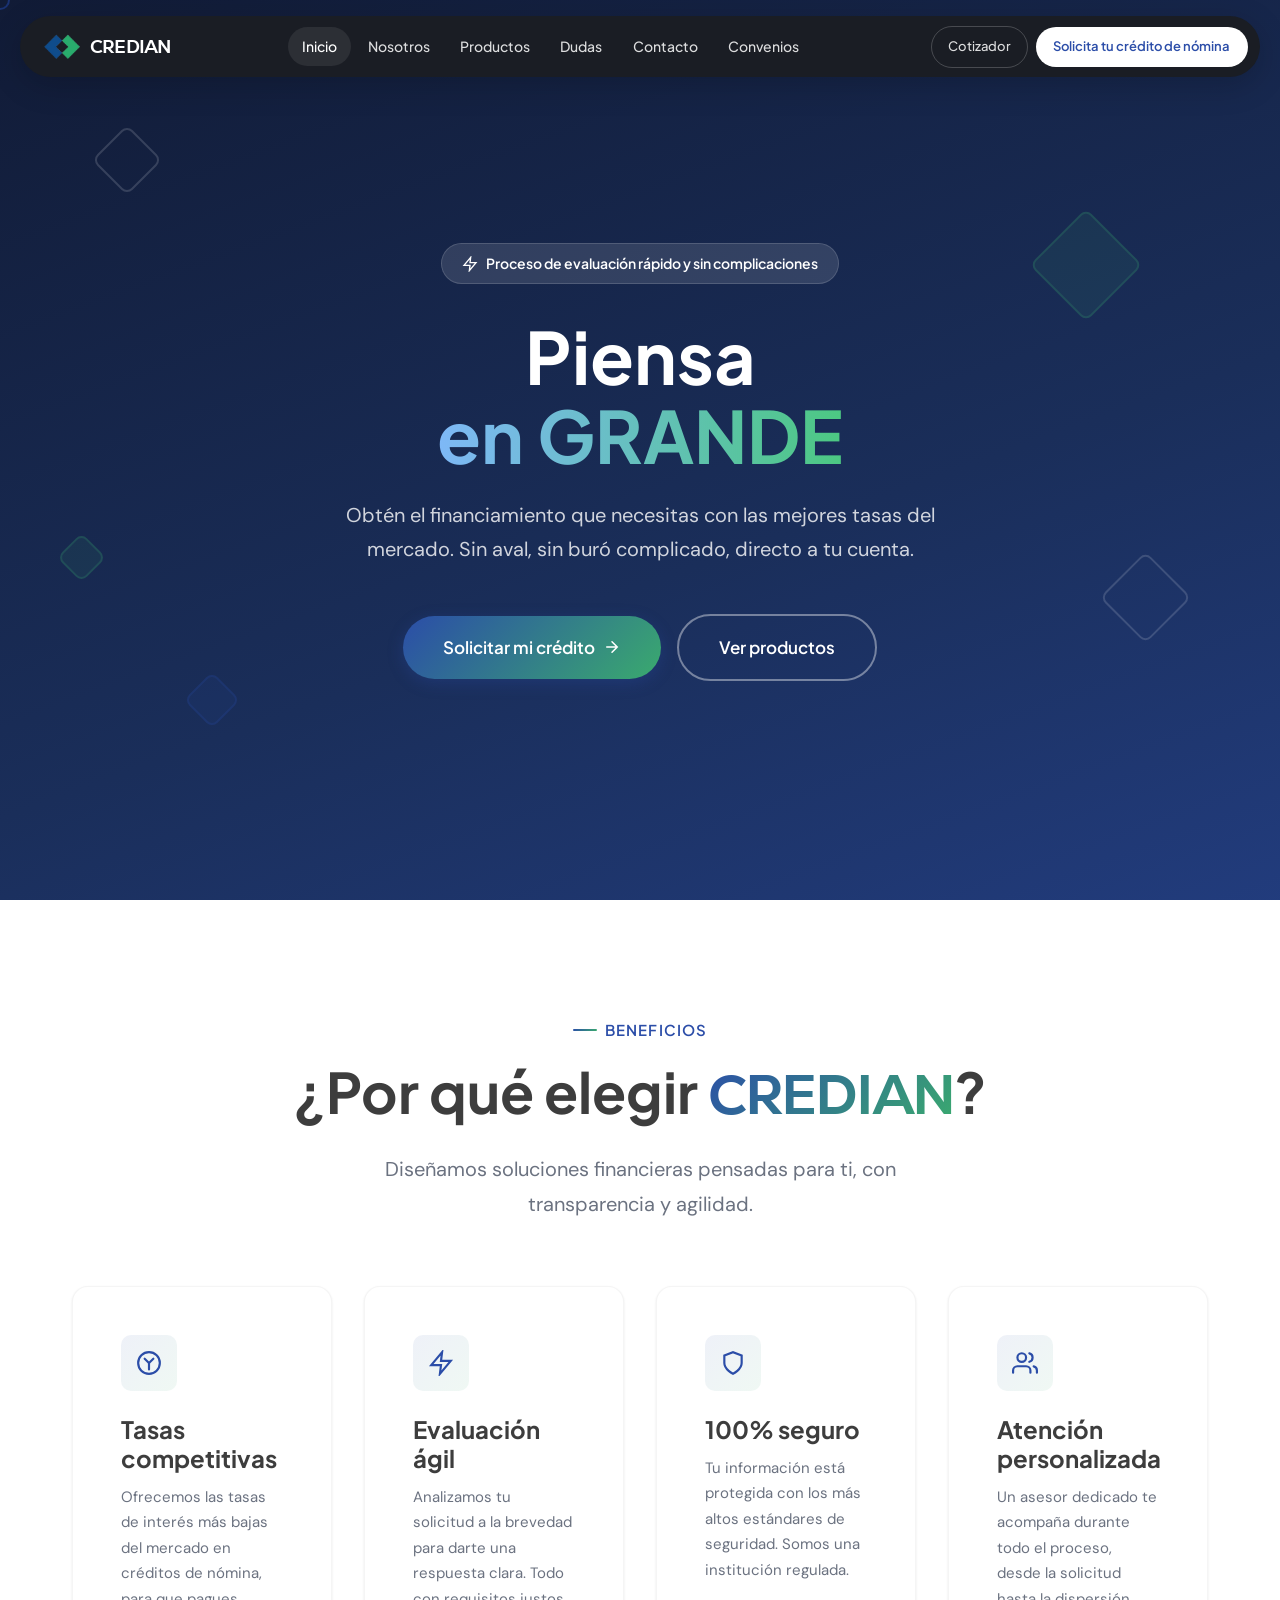
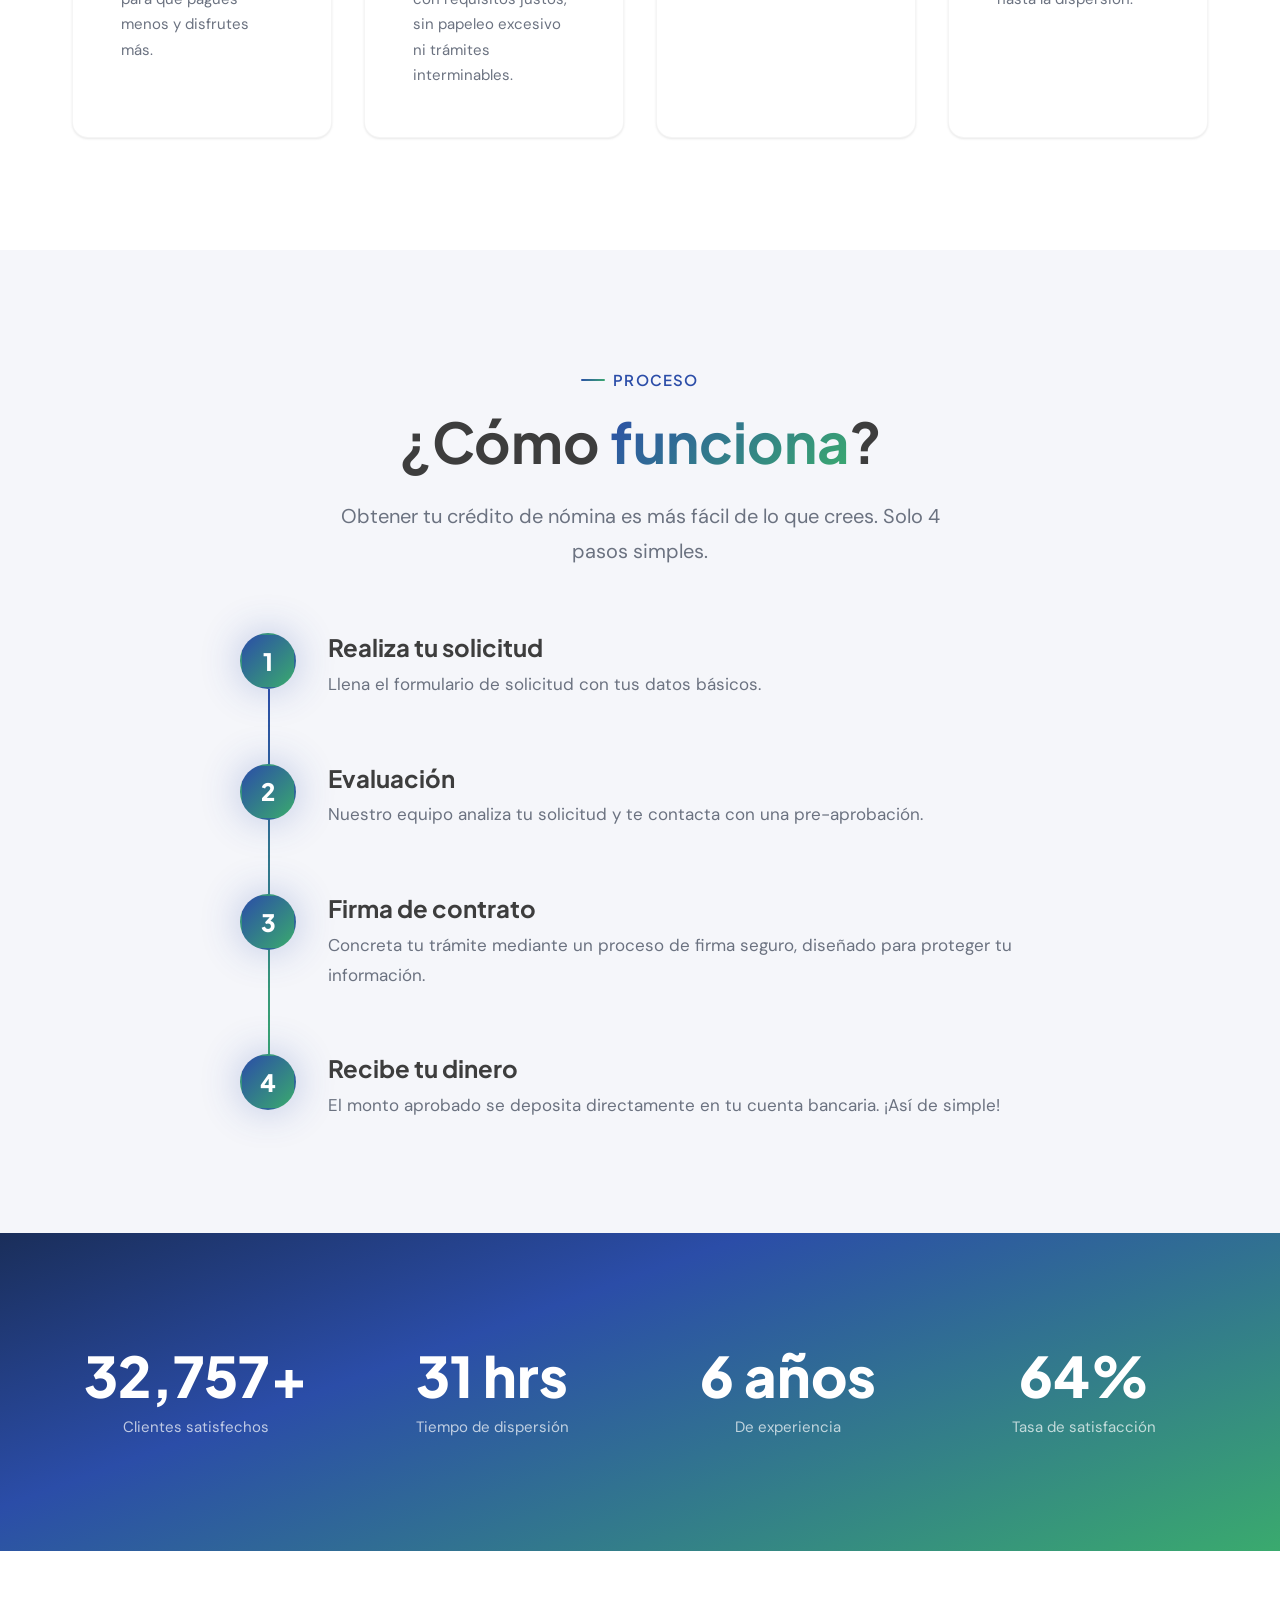
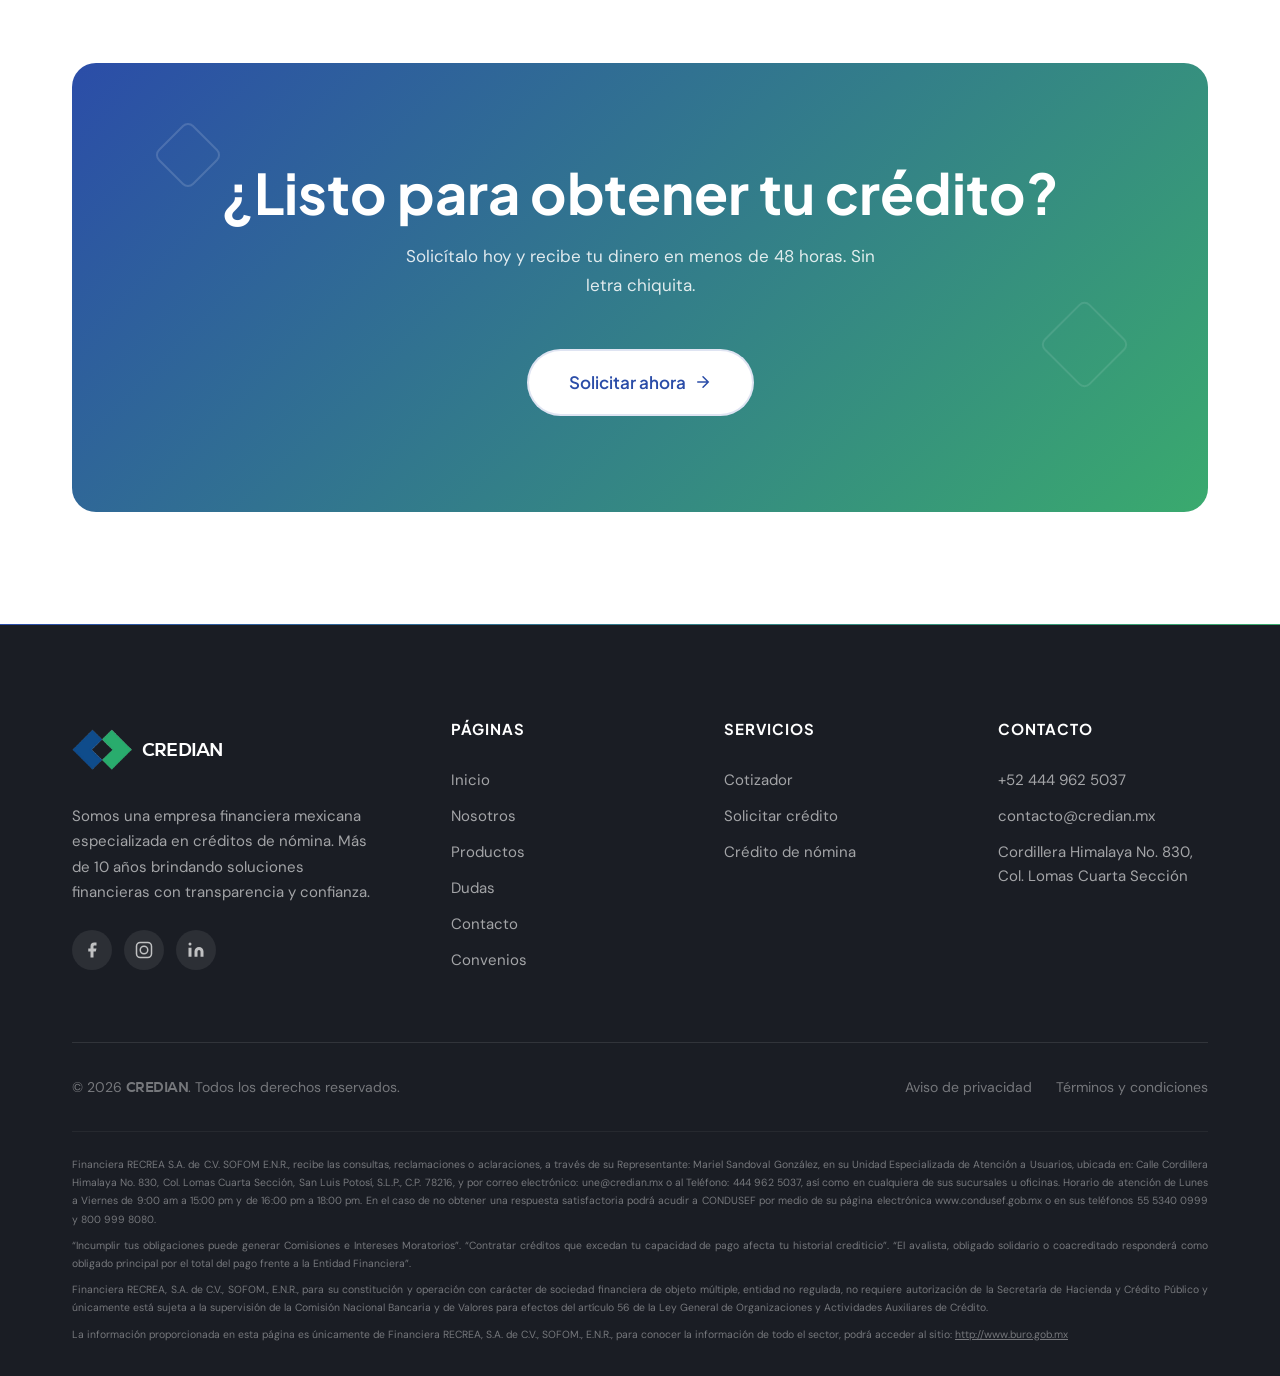
==== commit 20494028: "feat: add convenios page, 404 page, and update navigations" ====
--- a/index.html
+++ b/index.html
@@ -112,7 +112,7 @@
     }
 
     .stat__number {
-      font-family: var(--font-display);
+      font-family: 'Plus Jakarta Sans', -apple-system, BlinkMacSystemFont, 'Segoe UI', Roboto, Helvetica, Arial, sans-serif !important;
       font-size: var(--text-4xl);
       font-weight: var(--fw-extrabold);
       color: var(--color-white);
@@ -181,6 +181,7 @@
         <a href="productos/" class="navbar__link" data-internal>Productos</a>
         <a href="dudas/" class="navbar__link" data-internal>Dudas</a>
         <a href="contacto/" class="navbar__link" data-internal>Contacto</a>
+        <a href="convenios/" class="navbar__link" data-internal>Convenios</a>
       </div>
       <div class="navbar__actions">
         <a href="https://cotizador.credian.mx" class="navbar__cotizador" target="_blank" rel="noopener">Cotizador</a>
@@ -201,6 +202,7 @@
     <a href="productos/" class="mobile-menu__link" data-internal>Productos</a>
     <a href="dudas/" class="mobile-menu__link" data-internal>Dudas</a>
     <a href="contacto/" class="mobile-menu__link" data-internal>Contacto</a>
+    <a href="convenios/" class="mobile-menu__link" data-internal>Convenios</a>
     <div class="mobile-menu__divider"></div>
     <a href="https://cotizador.credian.mx" class="mobile-menu__link" target="_blank" rel="noopener">Cotizador</a>
     <a href="https://cib.logicsystems.com.mx/RECREA/LoginCredian.aspx?EMP=RECREA" class="mobile-menu__link"
@@ -429,7 +431,8 @@
             data-internal>Inicio</a><a href="nosotros/" class="footer__link" data-internal>Nosotros</a><a
             href="productos/" class="footer__link" data-internal>Productos</a><a href="dudas/"
             class="footer__link" data-internal>Dudas</a><a href="contacto/" class="footer__link"
-            data-internal>Contacto</a>
+            data-internal>Contacto</a><a href="convenios/" class="footer__link"
+            data-internal>Convenios</a>
         </div>
         <div>
           <h4 class="footer__column-title">Servicios</h4><a href="https://cotizador.credian.mx" class="footer__link"
--- a/css/variables.css
+++ b/css/variables.css
@@ -30,7 +30,7 @@
   --gradient-shimmer: linear-gradient(90deg, transparent 0%, rgba(255,255,255,0.4) 50%, transparent 100%);
 
   /* ---- Typography ---- */
-  --font-display: 'Plus Jakarta Sans', 'Segoe UI', sans-serif;
+  --font-display: 'Plus Jakarta Sans', -apple-system, BlinkMacSystemFont, 'Segoe UI', Roboto, Helvetica, Arial, sans-serif;
   --font-body: 'DM Sans', 'Segoe UI', sans-serif;
 
   /* Fluid type scale using clamp() */
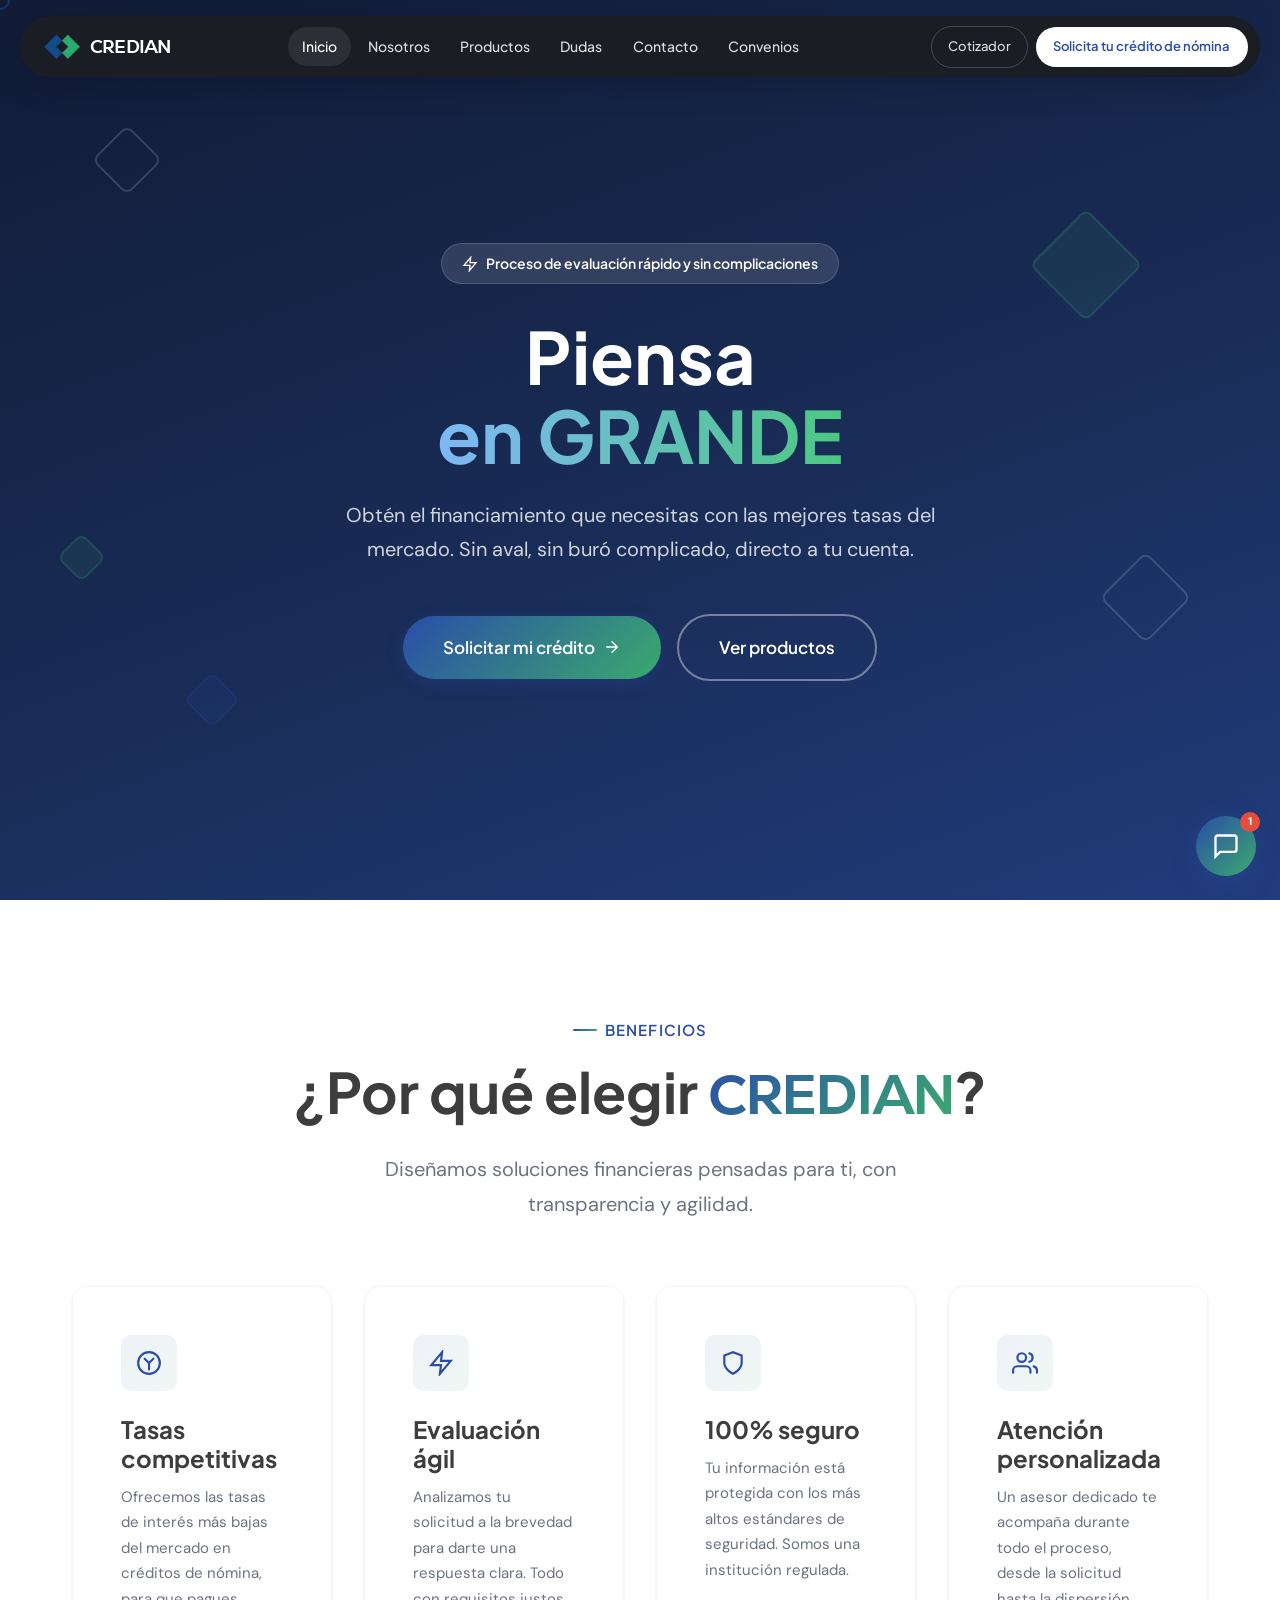
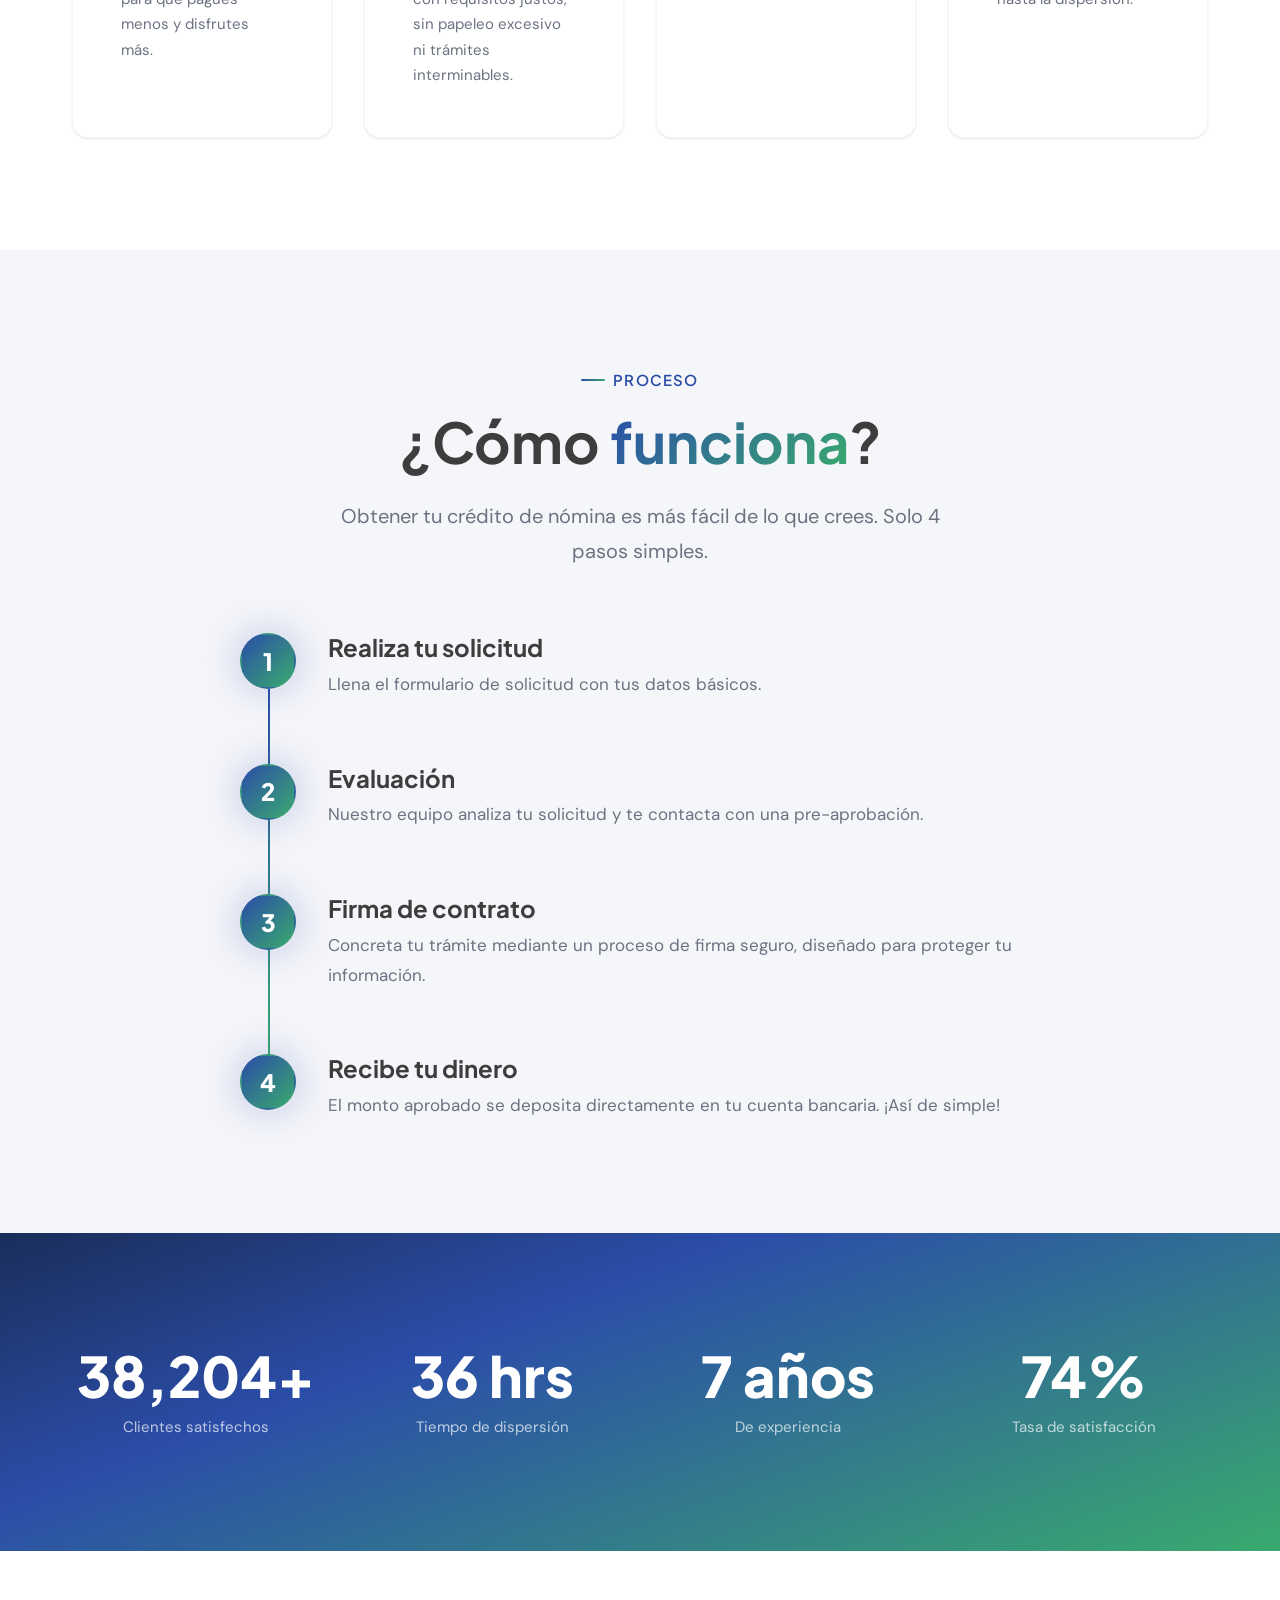
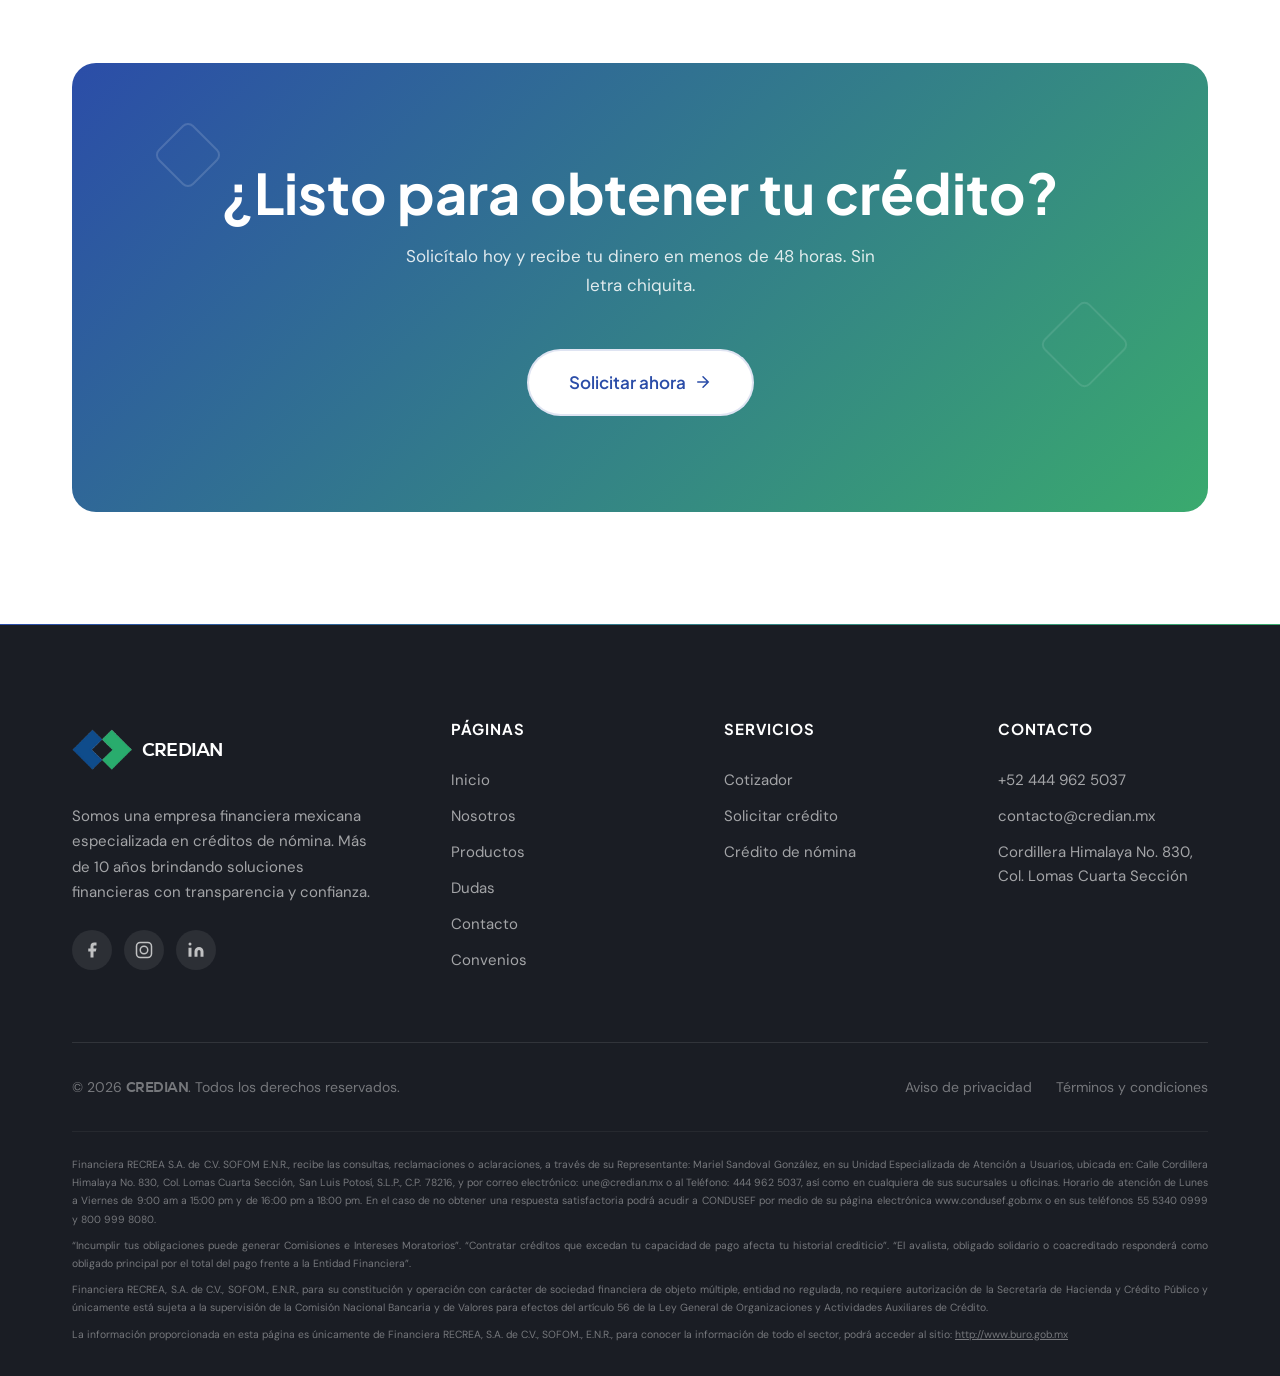
==== commit 3868f414: "Add chatbot widget with Gemini integration Introduce a client-side chatbot: injects js/chatbot.js in" ====
--- a/index.html
+++ b/index.html
@@ -480,6 +480,7 @@
   <script src="js/nav.js"></script>
   <script src="js/main.js"></script>
   <script src="js/animations.js"></script>
+  <script src="js/chatbot.js" defer></script>
   <script>
     // Steps connector fill animation
     const stepsFill = document.getElementById('steps-fill');
--- a/css/global.css
+++ b/css/global.css
@@ -1,1008 +1,1130 @@
-/* ============================================
-   CREDIAN — Global Styles
-   Navbar, Footer, Shared Components
-   ============================================ */
-
-/* ---- Google Fonts Import ---- */
-@import url('https://fonts.googleapis.com/css2?family=DM+Sans:ital,opsz,wght@0,9..40,300;0,9..40,400;0,9..40,500;0,9..40,600;0,9..40,700;1,9..40,400&family=Plus+Jakarta+Sans:wght@400;500;600;700;800&display=swap');
-
-@font-face {
-  font-family: 'NexaText';
-  src: url('../font/NexaText-Trial-ExtraBold.ttf') format('truetype');
-  font-weight: normal;
-  font-style: normal;
-}
-
-/* ---- Brand specific font replacement ---- */
-.font-brand {
-  font-family: 'NexaText', 'Plus Jakarta Sans', sans-serif !important;
-  font-weight: normal !important;
-  letter-spacing: -0.04em !important;
-}
-
-/* ---- Base Styles ---- */
-body {
-  font-family: var(--font-body);
-  font-size: var(--text-base);
-  color: var(--color-dark);
-  background: var(--color-white);
-}
-
-h1,
-h2,
-h3,
-h4,
-h5,
-h6 {
-  font-family: var(--font-display);
-  font-weight: var(--fw-bold);
-  color: var(--color-dark);
-}
-
-h1 {
-  font-size: var(--text-5xl);
-}
-
-h2 {
-  font-size: var(--text-4xl);
-}
-
-h3 {
-  font-size: var(--text-2xl);
-}
-
-h4 {
-  font-size: var(--text-xl);
-}
-
-p {
-  color: var(--color-gray-text);
-  line-height: 1.75;
-}
-
-/* ---- Container ---- */
-.container {
-  max-width: var(--max-width);
-  margin: 0 auto;
-  padding: 0 var(--container-padding);
-}
-
-.container--narrow {
-  max-width: var(--max-width-narrow);
-}
-
-/* ---- Section ---- */
-.section {
-  padding: var(--space-section) 0;
-  position: relative;
-}
-
-.section--gray {
-  background: var(--color-gray-light);
-}
-
-.section--dark {
-  background: var(--color-navbar);
-  color: var(--color-white);
-}
-
-.section--dark h2,
-.section--dark h3,
-.section--dark h4 {
-  color: var(--color-white);
-}
-
-.section--dark p {
-  color: rgba(255, 255, 255, 0.75);
-}
-
-.section--gradient {
-  background: var(--gradient-hero);
-  color: var(--color-white);
-}
-
-.section__header {
-  text-align: center;
-  max-width: 700px;
-  margin: 0 auto var(--space-3xl);
-}
-
-.section__label {
-  display: inline-flex;
-  align-items: center;
-  gap: 0.5rem;
-  font-family: var(--font-display);
-  font-size: var(--text-sm);
-  font-weight: var(--fw-semibold);
-  text-transform: uppercase;
-  letter-spacing: 0.08em;
-  color: var(--color-blue);
-  margin-bottom: var(--space-md);
-}
-
-.section__label::before {
-  content: '';
-  width: 24px;
-  height: 2px;
-  background: var(--gradient-brand);
-  border-radius: 2px;
-}
-
-.section--dark .section__label {
-  color: var(--color-green-light);
-}
-
-.section__title {
-  margin-bottom: var(--space-lg);
-}
-
-.section__subtitle {
-  font-size: var(--text-lg);
-  max-width: 600px;
-  margin: 0 auto;
-}
-
-/* ---- Gradient Text ---- */
-.text-gradient {
-  background: var(--gradient-brand);
-  -webkit-background-clip: text;
-  -webkit-text-fill-color: transparent;
-  background-clip: text;
-}
-
-/* ---- Buttons ---- */
-.btn {
-  display: inline-flex;
-  align-items: center;
-  justify-content: center;
-  gap: 0.5rem;
-  padding: 0.875rem 2rem;
-  font-family: var(--font-display);
-  font-size: var(--text-sm);
-  font-weight: var(--fw-semibold);
-  border-radius: var(--radius-pill);
-  transition: all var(--transition-base);
-  position: relative;
-  overflow: hidden;
-  cursor: pointer;
-  white-space: nowrap;
-}
-
-.btn--primary {
-  background: var(--gradient-brand);
-  color: var(--color-white);
-  box-shadow: 0 4px 16px rgba(43, 77, 168, 0.3);
-}
-
-.btn--primary:hover {
-  transform: translateY(-2px);
-  box-shadow: 0 8px 24px rgba(43, 77, 168, 0.4);
-}
-
-.btn--secondary {
-  background: var(--color-white);
-  color: var(--color-blue);
-  border: 2px solid rgba(43, 77, 168, 0.15);
-}
-
-.btn--secondary:hover {
-  border-color: var(--color-blue);
-  transform: translateY(-2px);
-  box-shadow: var(--shadow-md);
-}
-
-.btn--outline {
-  background: transparent;
-  color: var(--color-white);
-  border: 2px solid rgba(255, 255, 255, 0.4);
-}
-
-.btn--outline:hover {
-  background: rgba(255, 255, 255, 0.1);
-  border-color: var(--color-white);
-  transform: translateY(-2px);
-}
-
-.btn--dark {
-  background: var(--color-navbar);
-  color: var(--color-white);
-}
-
-.btn--dark:hover {
-  background: var(--color-dark);
-  transform: translateY(-2px);
-  box-shadow: var(--shadow-lg);
-}
-
-.btn--small {
-  padding: 0.625rem 1.25rem;
-  font-size: var(--text-xs);
-}
-
-.btn--large {
-  padding: 1.1rem 2.5rem;
-  font-size: var(--text-base);
-}
-
-.btn svg {
-  width: 18px;
-  height: 18px;
-  flex-shrink: 0;
-}
-
-/* ============================================
-   NAVBAR
-   ============================================ */
-
-.navbar {
-  position: fixed;
-  top: 16px;
-  left: 0;
-  right: 0;
-  margin: 0 auto;
-  z-index: var(--z-navbar);
-  width: calc(100% - 40px);
-  max-width: 1240px;
-  animation: navSlideDown 0.6s cubic-bezier(0.4, 0, 0.2, 1) forwards;
-}
-
-.navbar__inner {
-  display: flex;
-  align-items: center;
-  justify-content: space-between;
-  gap: 0.5rem;
-  background: var(--color-navbar);
-  border-radius: var(--radius-pill);
-  padding: 0.6rem 0.75rem 0.6rem 1.5rem;
-  box-shadow: var(--shadow-navbar);
-  backdrop-filter: blur(20px);
-  -webkit-backdrop-filter: blur(20px);
-  transition: background var(--transition-base), box-shadow var(--transition-base);
-  min-width: 0;
-}
-
-.navbar.scrolled .navbar__inner {
-  background: rgba(26, 29, 36, 0.70);
-  box-shadow: 0 8px 40px rgba(0, 0, 0, 0.25);
-}
-
-.navbar__logo {
-  display: flex;
-  align-items: center;
-  gap: 0.625rem;
-  flex-shrink: 0;
-  z-index: 10;
-}
-
-.navbar__img {
-  height: clamp(28px, 3.5vw, 36px);
-  width: auto;
-  object-fit: contain;
-}
-
-.navbar__logo-text {
-  font-family: 'NexaText', var(--font-display);
-  font-size: 1.15rem;
-  font-weight: normal !important;
-  color: var(--color-white);
-  letter-spacing: -0.04em !important;
-}
-
-.navbar__links {
-  display: flex;
-  align-items: center;
-  gap: 0.15rem;
-  flex-shrink: 1;
-  min-width: 0;
-}
-
-.navbar__link {
-  color: rgba(255, 255, 255, 0.85);
-  font-family: var(--font-display);
-  font-size: 0.875rem;
-  font-weight: var(--fw-medium);
-  padding: 0.5rem 0.875rem;
-  border-radius: var(--radius-pill);
-  transition: color var(--transition-fast), background var(--transition-fast);
-  position: relative;
-  white-space: nowrap;
-}
-
-.navbar__link:hover,
-.navbar__link.active {
-  color: var(--color-white);
-  background: rgba(255, 255, 255, 0.08);
-}
-
-.navbar__actions {
-  display: flex;
-  align-items: center;
-  gap: 0.5rem;
-  flex-shrink: 0;
-  white-space: nowrap;
-}
-
-.navbar__cta {
-  background: var(--color-white);
-  color: var(--color-blue);
-  font-family: var(--font-display);
-  font-size: 0.8125rem;
-  font-weight: var(--fw-semibold);
-  padding: 0.6rem 1.1rem;
-  border-radius: var(--radius-pill);
-  transition: all var(--transition-base);
-  white-space: nowrap;
-}
-
-.navbar__cta:hover {
-  background: var(--color-green);
-  color: var(--color-white);
-  transform: scale(1.03);
-}
-
-.navbar__cotizador {
-  color: rgba(255, 255, 255, 0.85);
-  font-family: var(--font-display);
-  font-size: 0.8125rem;
-  font-weight: var(--fw-medium);
-  padding: 0.6rem 1rem;
-  border-radius: var(--radius-pill);
-  border: 1px solid rgba(255, 255, 255, 0.2);
-  transition: all var(--transition-fast);
-  white-space: nowrap;
-}
-
-.navbar__cotizador:hover {
-  border-color: rgba(255, 255, 255, 0.5);
-  color: var(--color-white);
-  background: rgba(255, 255, 255, 0.06);
-}
-
-/* Hamburger */
-.navbar__hamburger {
-  display: none;
-  flex-direction: column;
-  justify-content: center;
-  align-items: center;
-  width: 44px;
-  height: 44px;
-  border-radius: var(--radius-full);
-  background: rgba(255, 255, 255, 0.08);
-  cursor: pointer;
-  z-index: 10;
-  gap: 5px;
-  transition: background var(--transition-fast);
-}
-
-.navbar__hamburger:hover {
-  background: rgba(255, 255, 255, 0.15);
-}
-
-.navbar__hamburger span {
-  display: block;
-  width: 20px;
-  height: 2px;
-  background: var(--color-white);
-  border-radius: 2px;
-  transition: all 0.35s cubic-bezier(0.4, 0, 0.2, 1);
-  transform-origin: center;
-}
-
-.navbar__hamburger.active span:nth-child(1) {
-  transform: translateY(7px) rotate(45deg);
-}
-
-.navbar__hamburger.active span:nth-child(2) {
-  opacity: 0;
-  transform: scaleX(0);
-}
-
-.navbar__hamburger.active span:nth-child(3) {
-  transform: translateY(-7px) rotate(-45deg);
-}
-
-/* Mobile Menu Overlay */
-.mobile-menu {
-  position: fixed;
-  top: 0;
-  left: 0;
-  width: 100%;
-  height: 100vh;
-  height: 100dvh;
-  background: rgba(58, 63, 75, 0.98);
-  backdrop-filter: blur(20px);
-  -webkit-backdrop-filter: blur(20px);
-  z-index: var(--z-overlay);
-  display: flex;
-  flex-direction: column;
-  align-items: center;
-  justify-content: center;
-  gap: 0;
-  opacity: 0;
-  visibility: hidden;
-  transition: opacity 0.4s ease, visibility 0.4s ease;
-}
-
-.mobile-menu.open {
-  opacity: 1;
-  visibility: visible;
-}
-
-.mobile-menu__link {
-  color: var(--color-white);
-  font-family: var(--font-display);
-  font-size: var(--text-2xl);
-  font-weight: var(--fw-semibold);
-  padding: 1rem;
-  opacity: 0;
-  transform: translateY(20px);
-  transition: opacity 0.3s ease, transform 0.3s ease, color var(--transition-fast);
-}
-
-.mobile-menu.open .mobile-menu__link {
-  opacity: 1;
-  transform: translateY(0);
-}
-
-.mobile-menu.open .mobile-menu__link:nth-child(1) {
-  transition-delay: 0.1s;
-}
-
-.mobile-menu.open .mobile-menu__link:nth-child(2) {
-  transition-delay: 0.15s;
-}
-
-.mobile-menu.open .mobile-menu__link:nth-child(3) {
-  transition-delay: 0.2s;
-}
-
-.mobile-menu.open .mobile-menu__link:nth-child(4) {
-  transition-delay: 0.25s;
-}
-
-.mobile-menu.open .mobile-menu__link:nth-child(5) {
-  transition-delay: 0.3s;
-}
-
-.mobile-menu.open .mobile-menu__link:nth-child(6) {
-  transition-delay: 0.35s;
-}
-
-.mobile-menu.open .mobile-menu__link:nth-child(7) {
-  transition-delay: 0.4s;
-}
-
-.mobile-menu.open .mobile-menu__link:nth-child(8) {
-  transition-delay: 0.45s;
-}
-
-.mobile-menu__link:hover {
-  color: var(--color-green);
-}
-
-.mobile-menu__divider {
-  width: 60px;
-  height: 2px;
-  background: var(--gradient-brand);
-  border-radius: 2px;
-  margin: 1rem 0;
-  opacity: 0;
-  transition: opacity 0.3s ease 0.35s;
-}
-
-.mobile-menu.open .mobile-menu__divider {
-  opacity: 1;
-}
-
-/* ---- Navbar Responsive ---- */
-@media (max-width: 1100px) {
-  .navbar__link {
-    font-size: 0.8125rem;
-    padding: 0.45rem 0.65rem;
-  }
-
-  .navbar__cta {
-    font-size: 0.75rem;
-    padding: 0.5rem 0.85rem;
-  }
-
-  .navbar__cotizador {
-    font-size: 0.75rem;
-    padding: 0.5rem 0.75rem;
-  }
-}
-
-@media (max-width: 900px) {
-  .navbar__links {
-    display: none;
-  }
-
-  .navbar__actions {
-    display: none;
-  }
-
-  .navbar__hamburger {
-    display: flex;
-  }
-
-  .navbar {
-    width: calc(100% - 24px);
-    top: 12px;
-  }
-
-  .navbar__inner {
-    padding: 0.5rem 0.5rem 0.5rem 1.25rem;
-  }
-}
-
-/* ============================================
-   FOOTER
-   ============================================ */
-
-.footer {
-  background: var(--color-navbar);
-  color: var(--color-white);
-  padding: var(--space-4xl) 0 var(--space-xl);
-  position: relative;
-  overflow: hidden;
-}
-
-.footer::before {
-  content: '';
-  position: absolute;
-  top: 0;
-  left: 0;
-  width: 100%;
-  height: 1px;
-  background: var(--gradient-brand);
-}
-
-.footer__grid {
-  display: grid;
-  grid-template-columns: 1.5fr 1fr 1fr 1fr;
-  gap: var(--space-3xl);
-  margin-bottom: var(--space-3xl);
-}
-
-.footer__brand {
-  max-width: 300px;
-}
-
-.footer__logo {
-  display: flex;
-  align-items: center;
-  gap: 0.625rem;
-  margin-bottom: var(--space-lg);
-}
-
-.footer__img {
-  height: clamp(40px, 5vw, 60px);
-  width: auto;
-  object-fit: contain;
-}
-
-.footer__logo-text {
-  font-family: 'NexaText', var(--font-display);
-  font-size: 1.15rem;
-  font-weight: normal !important;
-  color: var(--color-white);
-  letter-spacing: -0.04em !important;
-}
-
-.footer__brand-desc {
-  color: rgba(255, 255, 255, 0.6);
-  font-size: var(--text-sm);
-  line-height: 1.7;
-  margin-bottom: var(--space-lg);
-}
-
-.footer__social {
-  display: flex;
-  gap: 0.75rem;
-}
-
-.footer__social-link {
-  width: 40px;
-  height: 40px;
-  border-radius: var(--radius-full);
-  background: rgba(255, 255, 255, 0.08);
-  display: flex;
-  align-items: center;
-  justify-content: center;
-  transition: all var(--transition-base);
-  color: rgba(255, 255, 255, 0.7);
-}
-
-.footer__social-link:hover {
-  background: var(--gradient-brand);
-  color: var(--color-white);
-  transform: translateY(-3px);
-}
-
-.footer__social-link svg {
-  width: 18px;
-  height: 18px;
-}
-
-.footer__column-title {
-  font-family: var(--font-display);
-  font-size: var(--text-sm);
-  font-weight: var(--fw-bold);
-  color: var(--color-white);
-  margin-bottom: var(--space-lg);
-  text-transform: uppercase;
-  letter-spacing: 0.06em;
-}
-
-.footer__link {
-  display: block;
-  color: rgba(255, 255, 255, 0.6);
-  font-size: var(--text-sm);
-  padding: 0.375rem 0;
-  transition: color var(--transition-fast), transform var(--transition-fast);
-}
-
-.footer__link:hover {
-  color: var(--color-green-light);
-  transform: translateX(4px);
-}
-
-.footer__bottom {
-  border-top: 1px solid rgba(255, 255, 255, 0.1);
-  padding-top: var(--space-xl);
-  display: flex;
-  align-items: center;
-  justify-content: space-between;
-  flex-wrap: wrap;
-  gap: var(--space-md);
-}
-
-.footer__copy {
-  color: rgba(255, 255, 255, 0.4);
-  font-size: var(--text-xs);
-}
-
-.footer__legal {
-  display: flex;
-  gap: var(--space-lg);
-}
-
-.footer__legal a {
-  color: rgba(255, 255, 255, 0.4);
-  font-size: var(--text-xs);
-  transition: color var(--transition-fast);
-}
-
-.footer__legal a:hover {
-  color: var(--color-white);
-}
-
-.footer__disclaimer {
-  color: rgba(255, 255, 255, 0.4);
-  font-size: 0.65rem;
-  line-height: 1.5;
-  text-align: justify;
-  margin-top: var(--space-xl);
-  border-top: 1px solid rgba(255, 255, 255, 0.05);
-  padding-top: var(--space-lg);
-}
-
-.footer__disclaimer p {
-  color: rgba(255, 255, 255, 0.4);
-  margin-bottom: 0.5rem;
-}
-
-.footer__disclaimer p:last-child {
-  margin-bottom: 0;
-}
-
-@media (max-width: 768px) {
-  .footer__grid {
-    grid-template-columns: 1fr 1fr;
-    gap: var(--space-2xl);
-  }
-
-  .footer__brand {
-    grid-column: 1 / -1;
-    max-width: 100%;
-  }
-
-  .footer__bottom {
-    flex-direction: column;
-    text-align: center;
-  }
-}
-
-@media (max-width: 480px) {
-  .footer__grid {
-    grid-template-columns: 1fr;
-    gap: var(--space-xl);
-  }
-}
-
-/* ============================================
-   HERO (shared styles for all pages)
-   ============================================ */
-
-.hero {
-  position: relative;
-  min-height: 100vh;
-  display: flex;
-  align-items: center;
-  justify-content: center;
-  overflow: hidden;
-  padding: calc(var(--navbar-height) + 40px) 0 var(--space-4xl);
-}
-
-.hero--small {
-  min-height: 50vh;
-  padding: calc(var(--navbar-height) + 60px) 0 var(--space-3xl);
-}
-
-.hero__bg {
-  position: absolute;
-  top: 0;
-  left: 0;
-  width: 100%;
-  height: 100%;
-  background: var(--gradient-hero);
-  background-size: 400% 400%;
-  animation: meshGradient 15s ease infinite;
-  z-index: 0;
-}
-
-.hero__content {
-  position: relative;
-  z-index: 2;
-  text-align: center;
-  max-width: 850px;
-  margin: 0 auto;
-  padding: 0 var(--container-padding);
-}
-
-.hero__label {
-  display: inline-flex;
-  align-items: center;
-  gap: 0.5rem;
-  background: rgba(255, 255, 255, 0.12);
-  backdrop-filter: blur(10px);
-  border: 1px solid rgba(255, 255, 255, 0.15);
-  border-radius: var(--radius-pill);
-  padding: 0.5rem 1.25rem;
-  font-family: var(--font-display);
-  font-size: var(--text-xs);
-  font-weight: var(--fw-semibold);
-  color: var(--color-white);
-  margin-bottom: var(--space-xl);
-}
-
-.hero__title {
-  color: var(--color-white);
-  margin-bottom: var(--space-lg);
-  line-height: 1.1;
-}
-
-.hero__subtitle {
-  color: rgba(255, 255, 255, 0.8);
-  font-size: var(--text-lg);
-  max-width: 600px;
-  margin: 0 auto var(--space-2xl);
-  line-height: 1.7;
-}
-
-.hero__actions {
-  display: flex;
-  align-items: center;
-  justify-content: center;
-  gap: var(--space-md);
-  flex-wrap: wrap;
-}
-
-/* ============================================
-   CARDS (shared)
-   ============================================ */
-
-.card {
-  background: var(--color-white);
-  border-radius: var(--radius-lg);
-  padding: var(--space-2xl);
-  box-shadow: var(--shadow-sm);
-  border: 1px solid rgba(0, 0, 0, 0.04);
-  transition: all var(--transition-base);
-}
-
-.card:hover {
-  box-shadow: var(--shadow-card-hover);
-  transform: translateY(-6px);
-}
-
-.card__icon {
-  width: 56px;
-  height: 56px;
-  border-radius: var(--radius-md);
-  background: linear-gradient(135deg, rgba(43, 77, 168, 0.08) 0%, rgba(58, 170, 110, 0.08) 100%);
-  display: flex;
-  align-items: center;
-  justify-content: center;
-  margin-bottom: var(--space-lg);
-  color: var(--color-blue);
-  transition: all var(--transition-base);
-}
-
-.card:hover .card__icon {
-  background: var(--gradient-brand);
-  color: var(--color-white);
-  transform: scale(1.1) rotate(-5deg);
-}
-
-.card__icon svg {
-  width: 26px;
-  height: 26px;
-}
-
-.card__title {
-  font-size: var(--text-xl);
-  margin-bottom: var(--space-sm);
-  word-break: keep-all;
-  overflow-wrap: normal;
-}
-
-.card__text {
-  font-size: var(--text-sm);
-  line-height: 1.7;
-}
-
-/* ============================================
-   FORMS (shared)
-   ============================================ */
-
-.form-group {
-  margin-bottom: var(--space-lg);
-  position: relative;
-}
-
-.form-label {
-  display: block;
-  font-family: var(--font-display);
-  font-size: var(--text-sm);
-  font-weight: var(--fw-medium);
-  color: var(--color-dark);
-  margin-bottom: 0.5rem;
-}
-
-.form-input,
-.form-textarea,
-.form-select {
-  width: 100%;
-  padding: 0.875rem 1.25rem;
-  border: 2px solid var(--color-gray-mid);
-  border-radius: var(--radius-md);
-  font-size: var(--text-base);
-  font-family: var(--font-body);
-  background: var(--color-white);
-  transition: border-color var(--transition-fast), box-shadow var(--transition-fast);
-  color: var(--color-dark);
-}
-
-.form-input:focus,
-.form-textarea:focus,
-.form-select:focus {
-  border-color: var(--color-blue);
-  box-shadow: 0 0 0 4px rgba(43, 77, 168, 0.1);
-}
-
-.form-input::placeholder,
-.form-textarea::placeholder {
-  color: #B0B5C0;
-}
-
-.form-textarea {
-  min-height: 140px;
-  resize: vertical;
-}
-
-.form-input.error {
-  border-color: #E53E3E;
-  box-shadow: 0 0 0 4px rgba(229, 62, 62, 0.1);
-}
-
-.form-error {
-  color: #E53E3E;
-  font-size: var(--text-xs);
-  margin-top: 0.375rem;
-  display: none;
-}
-
-.form-input.error+.form-error {
-  display: block;
-}
-
-/* ============================================
-   UTILITIES
-   ============================================ */
-
-.text-center {
-  text-align: center;
-}
-
-.text-left {
-  text-align: left;
-}
-
-.text-white {
-  color: var(--color-white);
-}
-
-.text-blue {
-  color: var(--color-blue);
-}
-
-.text-green {
-  color: var(--color-green);
-}
-
-.mx-auto {
-  margin-left: auto;
-  margin-right: auto;
-}
-
-.mb-0 {
-  margin-bottom: 0;
-}
-
-.mb-sm {
-  margin-bottom: var(--space-sm);
-}
-
-.mb-md {
-  margin-bottom: var(--space-md);
-}
-
-.mb-lg {
-  margin-bottom: var(--space-lg);
-}
-
-.mb-xl {
-  margin-bottom: var(--space-xl);
-}
-
-.mb-2xl {
-  margin-bottom: var(--space-2xl);
-}
-
-.mb-3xl {
-  margin-bottom: var(--space-3xl);
-}
-
-.visually-hidden {
-  position: absolute;
-  width: 1px;
-  height: 1px;
-  padding: 0;
-  margin: -1px;
-  overflow: hidden;
-  clip: rect(0, 0, 0, 0);
-  white-space: nowrap;
-  border: 0;
-}
-
-/* Hide on mobile / desktop */
-@media (max-width: 768px) {
-  .hide-mobile {
-    display: none !important;
-  }
-}
-
-@media (min-width: 769px) {
-  .hide-desktop {
-    display: none !important;
-  }
-}
-
-/* ============================================
-   PAGE BODY PADDING (for fixed navbar)
-   ============================================ */
-
-.page-body {
-  position: relative;
-}+/* ============================================
+   CREDIAN — Global Styles
+   Navbar, Footer, Shared Components
+   ============================================ */
+
+/* ---- Google Fonts Import ---- */
+@import url('https://fonts.googleapis.com/css2?family=DM+Sans:ital,opsz,wght@0,9..40,300;0,9..40,400;0,9..40,500;0,9..40,600;0,9..40,700;1,9..40,400&family=Plus+Jakarta+Sans:wght@400;500;600;700;800&display=swap');
+
+@font-face {
+  font-family: 'NexaText';
+  src: url('../font/NexaText-Trial-ExtraBold.ttf') format('truetype');
+  font-weight: normal;
+  font-style: normal;
+}
+
+/* ---- Brand specific font replacement ---- */
+.font-brand {
+  font-family: 'NexaText', 'Plus Jakarta Sans', sans-serif !important;
+  font-weight: normal !important;
+  letter-spacing: -0.04em !important;
+}
+
+/* ---- Base Styles ---- */
+body {
+  font-family: var(--font-body);
+  font-size: var(--text-base);
+  color: var(--color-dark);
+  background: var(--color-white);
+}
+
+h1,
+h2,
+h3,
+h4,
+h5,
+h6 {
+  font-family: var(--font-display);
+  font-weight: var(--fw-bold);
+  color: var(--color-dark);
+}
+
+h1 {
+  font-size: var(--text-5xl);
+}
+
+h2 {
+  font-size: var(--text-4xl);
+}
+
+h3 {
+  font-size: var(--text-2xl);
+}
+
+h4 {
+  font-size: var(--text-xl);
+}
+
+p {
+  color: var(--color-gray-text);
+  line-height: 1.75;
+}
+
+/* ---- Container ---- */
+.container {
+  max-width: var(--max-width);
+  margin: 0 auto;
+  padding: 0 var(--container-padding);
+}
+
+.container--narrow {
+  max-width: var(--max-width-narrow);
+}
+
+/* ---- Section ---- */
+.section {
+  padding: var(--space-section) 0;
+  position: relative;
+}
+
+.section--gray {
+  background: var(--color-gray-light);
+}
+
+.section--dark {
+  background: var(--color-navbar);
+  color: var(--color-white);
+}
+
+.section--dark h2,
+.section--dark h3,
+.section--dark h4 {
+  color: var(--color-white);
+}
+
+.section--dark p {
+  color: rgba(255, 255, 255, 0.75);
+}
+
+.section--gradient {
+  background: var(--gradient-hero);
+  color: var(--color-white);
+}
+
+.section__header {
+  text-align: center;
+  max-width: 700px;
+  margin: 0 auto var(--space-3xl);
+}
+
+.section__label {
+  display: inline-flex;
+  align-items: center;
+  gap: 0.5rem;
+  font-family: var(--font-display);
+  font-size: var(--text-sm);
+  font-weight: var(--fw-semibold);
+  text-transform: uppercase;
+  letter-spacing: 0.08em;
+  color: var(--color-blue);
+  margin-bottom: var(--space-md);
+}
+
+.section__label::before {
+  content: '';
+  width: 24px;
+  height: 2px;
+  background: var(--gradient-brand);
+  border-radius: 2px;
+}
+
+.section--dark .section__label {
+  color: var(--color-green-light);
+}
+
+.section__title {
+  margin-bottom: var(--space-lg);
+}
+
+.section__subtitle {
+  font-size: var(--text-lg);
+  max-width: 600px;
+  margin: 0 auto;
+}
+
+/* ---- Gradient Text ---- */
+.text-gradient {
+  background: var(--gradient-brand);
+  -webkit-background-clip: text;
+  -webkit-text-fill-color: transparent;
+  background-clip: text;
+}
+
+/* ---- Buttons ---- */
+.btn {
+  display: inline-flex;
+  align-items: center;
+  justify-content: center;
+  gap: 0.5rem;
+  padding: 0.875rem 2rem;
+  font-family: var(--font-display);
+  font-size: var(--text-sm);
+  font-weight: var(--fw-semibold);
+  border-radius: var(--radius-pill);
+  transition: all var(--transition-base);
+  position: relative;
+  overflow: hidden;
+  cursor: pointer;
+  white-space: nowrap;
+}
+
+.btn--primary {
+  background: var(--gradient-brand);
+  color: var(--color-white);
+  box-shadow: 0 4px 16px rgba(43, 77, 168, 0.3);
+}
+
+.btn--primary:hover {
+  transform: translateY(-2px);
+  box-shadow: 0 8px 24px rgba(43, 77, 168, 0.4);
+}
+
+.btn--secondary {
+  background: var(--color-white);
+  color: var(--color-blue);
+  border: 2px solid rgba(43, 77, 168, 0.15);
+}
+
+.btn--secondary:hover {
+  border-color: var(--color-blue);
+  transform: translateY(-2px);
+  box-shadow: var(--shadow-md);
+}
+
+.btn--outline {
+  background: transparent;
+  color: var(--color-white);
+  border: 2px solid rgba(255, 255, 255, 0.4);
+}
+
+.btn--outline:hover {
+  background: rgba(255, 255, 255, 0.1);
+  border-color: var(--color-white);
+  transform: translateY(-2px);
+}
+
+.btn--dark {
+  background: var(--color-navbar);
+  color: var(--color-white);
+}
+
+.btn--dark:hover {
+  background: var(--color-dark);
+  transform: translateY(-2px);
+  box-shadow: var(--shadow-lg);
+}
+
+.btn--small {
+  padding: 0.625rem 1.25rem;
+  font-size: var(--text-xs);
+}
+
+.btn--large {
+  padding: 1.1rem 2.5rem;
+  font-size: var(--text-base);
+}
+
+.btn svg {
+  width: 18px;
+  height: 18px;
+  flex-shrink: 0;
+}
+
+/* ============================================
+   NAVBAR
+   ============================================ */
+
+.navbar {
+  position: fixed;
+  top: 16px;
+  left: 0;
+  right: 0;
+  margin: 0 auto;
+  z-index: var(--z-navbar);
+  width: calc(100% - 40px);
+  max-width: 1240px;
+  animation: navSlideDown 0.6s cubic-bezier(0.4, 0, 0.2, 1) forwards;
+}
+
+.navbar__inner {
+  display: flex;
+  align-items: center;
+  justify-content: space-between;
+  gap: 0.5rem;
+  background: var(--color-navbar);
+  border-radius: var(--radius-pill);
+  padding: 0.6rem 0.75rem 0.6rem 1.5rem;
+  box-shadow: var(--shadow-navbar);
+  backdrop-filter: blur(20px);
+  -webkit-backdrop-filter: blur(20px);
+  transition: background var(--transition-base), box-shadow var(--transition-base);
+  min-width: 0;
+}
+
+.navbar.scrolled .navbar__inner {
+  background: rgba(26, 29, 36, 0.70);
+  box-shadow: 0 8px 40px rgba(0, 0, 0, 0.25);
+}
+
+.navbar__logo {
+  display: flex;
+  align-items: center;
+  gap: 0.625rem;
+  flex-shrink: 0;
+  z-index: 10;
+}
+
+.navbar__img {
+  height: clamp(28px, 3.5vw, 36px);
+  width: auto;
+  object-fit: contain;
+}
+
+.navbar__logo-text {
+  font-family: 'NexaText', var(--font-display);
+  font-size: 1.15rem;
+  font-weight: normal !important;
+  color: var(--color-white);
+  letter-spacing: -0.04em !important;
+}
+
+.navbar__links {
+  display: flex;
+  align-items: center;
+  gap: 0.15rem;
+  flex-shrink: 1;
+  min-width: 0;
+}
+
+.navbar__link {
+  color: rgba(255, 255, 255, 0.85);
+  font-family: var(--font-display);
+  font-size: 0.875rem;
+  font-weight: var(--fw-medium);
+  padding: 0.5rem 0.875rem;
+  border-radius: var(--radius-pill);
+  transition: color var(--transition-fast), background var(--transition-fast);
+  position: relative;
+  white-space: nowrap;
+}
+
+.navbar__link:hover,
+.navbar__link.active {
+  color: var(--color-white);
+  background: rgba(255, 255, 255, 0.08);
+}
+
+.navbar__actions {
+  display: flex;
+  align-items: center;
+  gap: 0.5rem;
+  flex-shrink: 0;
+  white-space: nowrap;
+}
+
+.navbar__cta {
+  background: var(--color-white);
+  color: var(--color-blue);
+  font-family: var(--font-display);
+  font-size: 0.8125rem;
+  font-weight: var(--fw-semibold);
+  padding: 0.6rem 1.1rem;
+  border-radius: var(--radius-pill);
+  transition: all var(--transition-base);
+  white-space: nowrap;
+}
+
+.navbar__cta:hover {
+  background: var(--color-green);
+  color: var(--color-white);
+  transform: scale(1.03);
+}
+
+.navbar__cotizador {
+  color: rgba(255, 255, 255, 0.85);
+  font-family: var(--font-display);
+  font-size: 0.8125rem;
+  font-weight: var(--fw-medium);
+  padding: 0.6rem 1rem;
+  border-radius: var(--radius-pill);
+  border: 1px solid rgba(255, 255, 255, 0.2);
+  transition: all var(--transition-fast);
+  white-space: nowrap;
+}
+
+.navbar__cotizador:hover {
+  border-color: rgba(255, 255, 255, 0.5);
+  color: var(--color-white);
+  background: rgba(255, 255, 255, 0.06);
+}
+
+/* Hamburger */
+.navbar__hamburger {
+  display: none;
+  flex-direction: column;
+  justify-content: center;
+  align-items: center;
+  width: 44px;
+  height: 44px;
+  border-radius: var(--radius-full);
+  background: rgba(255, 255, 255, 0.08);
+  cursor: pointer;
+  z-index: 10;
+  gap: 5px;
+  transition: background var(--transition-fast);
+}
+
+.navbar__hamburger:hover {
+  background: rgba(255, 255, 255, 0.15);
+}
+
+.navbar__hamburger span {
+  display: block;
+  width: 20px;
+  height: 2px;
+  background: var(--color-white);
+  border-radius: 2px;
+  transition: all 0.35s cubic-bezier(0.4, 0, 0.2, 1);
+  transform-origin: center;
+}
+
+.navbar__hamburger.active span:nth-child(1) {
+  transform: translateY(7px) rotate(45deg);
+}
+
+.navbar__hamburger.active span:nth-child(2) {
+  opacity: 0;
+  transform: scaleX(0);
+}
+
+.navbar__hamburger.active span:nth-child(3) {
+  transform: translateY(-7px) rotate(-45deg);
+}
+
+/* Mobile Menu Overlay */
+.mobile-menu {
+  position: fixed;
+  top: 0;
+  left: 0;
+  width: 100%;
+  height: 100vh;
+  height: 100dvh;
+  background: rgba(58, 63, 75, 0.98);
+  backdrop-filter: blur(20px);
+  -webkit-backdrop-filter: blur(20px);
+  z-index: var(--z-overlay);
+  display: flex;
+  flex-direction: column;
+  align-items: center;
+  justify-content: center;
+  gap: 0;
+  opacity: 0;
+  visibility: hidden;
+  transition: opacity 0.4s ease, visibility 0.4s ease;
+}
+
+.mobile-menu.open {
+  opacity: 1;
+  visibility: visible;
+}
+
+.mobile-menu__link {
+  color: var(--color-white);
+  font-family: var(--font-display);
+  font-size: var(--text-2xl);
+  font-weight: var(--fw-semibold);
+  padding: 1rem;
+  opacity: 0;
+  transform: translateY(20px);
+  transition: opacity 0.3s ease, transform 0.3s ease, color var(--transition-fast);
+}
+
+.mobile-menu.open .mobile-menu__link {
+  opacity: 1;
+  transform: translateY(0);
+}
+
+.mobile-menu.open .mobile-menu__link:nth-child(1) {
+  transition-delay: 0.1s;
+}
+
+.mobile-menu.open .mobile-menu__link:nth-child(2) {
+  transition-delay: 0.15s;
+}
+
+.mobile-menu.open .mobile-menu__link:nth-child(3) {
+  transition-delay: 0.2s;
+}
+
+.mobile-menu.open .mobile-menu__link:nth-child(4) {
+  transition-delay: 0.25s;
+}
+
+.mobile-menu.open .mobile-menu__link:nth-child(5) {
+  transition-delay: 0.3s;
+}
+
+.mobile-menu.open .mobile-menu__link:nth-child(6) {
+  transition-delay: 0.35s;
+}
+
+.mobile-menu.open .mobile-menu__link:nth-child(7) {
+  transition-delay: 0.4s;
+}
+
+.mobile-menu.open .mobile-menu__link:nth-child(8) {
+  transition-delay: 0.45s;
+}
+
+.mobile-menu__link:hover {
+  color: var(--color-green);
+}
+
+.mobile-menu__divider {
+  width: 60px;
+  height: 2px;
+  background: var(--gradient-brand);
+  border-radius: 2px;
+  margin: 1rem 0;
+  opacity: 0;
+  transition: opacity 0.3s ease 0.35s;
+}
+
+.mobile-menu.open .mobile-menu__divider {
+  opacity: 1;
+}
+
+/* ---- Navbar Responsive ---- */
+@media (max-width: 1100px) {
+  .navbar__link {
+    font-size: 0.8125rem;
+    padding: 0.45rem 0.65rem;
+  }
+
+  .navbar__cta {
+    font-size: 0.75rem;
+    padding: 0.5rem 0.85rem;
+  }
+
+  .navbar__cotizador {
+    font-size: 0.75rem;
+    padding: 0.5rem 0.75rem;
+  }
+}
+
+@media (max-width: 900px) {
+  .navbar__links {
+    display: none;
+  }
+
+  .navbar__actions {
+    display: none;
+  }
+
+  .navbar__hamburger {
+    display: flex;
+  }
+
+  .navbar {
+    width: calc(100% - 24px);
+    top: 12px;
+  }
+
+  .navbar__inner {
+    padding: 0.5rem 0.5rem 0.5rem 1.25rem;
+  }
+}
+
+/* ============================================
+   FOOTER
+   ============================================ */
+
+.footer {
+  background: var(--color-navbar);
+  color: var(--color-white);
+  padding: var(--space-4xl) 0 var(--space-xl);
+  position: relative;
+  overflow: hidden;
+}
+
+.footer::before {
+  content: '';
+  position: absolute;
+  top: 0;
+  left: 0;
+  width: 100%;
+  height: 1px;
+  background: var(--gradient-brand);
+}
+
+.footer__grid {
+  display: grid;
+  grid-template-columns: 1.5fr 1fr 1fr 1fr;
+  gap: var(--space-3xl);
+  margin-bottom: var(--space-3xl);
+}
+
+.footer__brand {
+  max-width: 300px;
+}
+
+.footer__logo {
+  display: flex;
+  align-items: center;
+  gap: 0.625rem;
+  margin-bottom: var(--space-lg);
+}
+
+.footer__img {
+  height: clamp(40px, 5vw, 60px);
+  width: auto;
+  object-fit: contain;
+}
+
+.footer__logo-text {
+  font-family: 'NexaText', var(--font-display);
+  font-size: 1.15rem;
+  font-weight: normal !important;
+  color: var(--color-white);
+  letter-spacing: -0.04em !important;
+}
+
+.footer__brand-desc {
+  color: rgba(255, 255, 255, 0.6);
+  font-size: var(--text-sm);
+  line-height: 1.7;
+  margin-bottom: var(--space-lg);
+}
+
+.footer__social {
+  display: flex;
+  gap: 0.75rem;
+}
+
+.footer__social-link {
+  width: 40px;
+  height: 40px;
+  border-radius: var(--radius-full);
+  background: rgba(255, 255, 255, 0.08);
+  display: flex;
+  align-items: center;
+  justify-content: center;
+  transition: all var(--transition-base);
+  color: rgba(255, 255, 255, 0.7);
+}
+
+.footer__social-link:hover {
+  background: var(--gradient-brand);
+  color: var(--color-white);
+  transform: translateY(-3px);
+}
+
+.footer__social-link svg {
+  width: 18px;
+  height: 18px;
+}
+
+.footer__column-title {
+  font-family: var(--font-display);
+  font-size: var(--text-sm);
+  font-weight: var(--fw-bold);
+  color: var(--color-white);
+  margin-bottom: var(--space-lg);
+  text-transform: uppercase;
+  letter-spacing: 0.06em;
+}
+
+.footer__link {
+  display: block;
+  color: rgba(255, 255, 255, 0.6);
+  font-size: var(--text-sm);
+  padding: 0.375rem 0;
+  transition: color var(--transition-fast), transform var(--transition-fast);
+}
+
+.footer__link:hover {
+  color: var(--color-green-light);
+  transform: translateX(4px);
+}
+
+.footer__bottom {
+  border-top: 1px solid rgba(255, 255, 255, 0.1);
+  padding-top: var(--space-xl);
+  display: flex;
+  align-items: center;
+  justify-content: space-between;
+  flex-wrap: wrap;
+  gap: var(--space-md);
+}
+
+.footer__copy {
+  color: rgba(255, 255, 255, 0.4);
+  font-size: var(--text-xs);
+}
+
+.footer__legal {
+  display: flex;
+  gap: var(--space-lg);
+}
+
+.footer__legal a {
+  color: rgba(255, 255, 255, 0.4);
+  font-size: var(--text-xs);
+  transition: color var(--transition-fast);
+}
+
+.footer__legal a:hover {
+  color: var(--color-white);
+}
+
+.footer__disclaimer {
+  color: rgba(255, 255, 255, 0.4);
+  font-size: 0.65rem;
+  line-height: 1.5;
+  text-align: justify;
+  margin-top: var(--space-xl);
+  border-top: 1px solid rgba(255, 255, 255, 0.05);
+  padding-top: var(--space-lg);
+}
+
+.footer__disclaimer p {
+  color: rgba(255, 255, 255, 0.4);
+  margin-bottom: 0.5rem;
+}
+
+.footer__disclaimer p:last-child {
+  margin-bottom: 0;
+}
+
+@media (max-width: 768px) {
+  .footer__grid {
+    grid-template-columns: 1fr 1fr;
+    gap: var(--space-2xl);
+  }
+
+  .footer__brand {
+    grid-column: 1 / -1;
+    max-width: 100%;
+  }
+
+  .footer__bottom {
+    flex-direction: column;
+    text-align: center;
+  }
+}
+
+@media (max-width: 480px) {
+  .footer__grid {
+    grid-template-columns: 1fr;
+    gap: var(--space-xl);
+  }
+}
+
+/* ============================================
+   HERO (shared styles for all pages)
+   ============================================ */
+
+.hero {
+  position: relative;
+  min-height: 100vh;
+  display: flex;
+  align-items: center;
+  justify-content: center;
+  overflow: hidden;
+  padding: calc(var(--navbar-height) + 40px) 0 var(--space-4xl);
+}
+
+.hero--small {
+  min-height: 50vh;
+  padding: calc(var(--navbar-height) + 60px) 0 var(--space-3xl);
+}
+
+.hero__bg {
+  position: absolute;
+  top: 0;
+  left: 0;
+  width: 100%;
+  height: 100%;
+  background: var(--gradient-hero);
+  background-size: 400% 400%;
+  animation: meshGradient 15s ease infinite;
+  z-index: 0;
+}
+
+.hero__content {
+  position: relative;
+  z-index: 2;
+  text-align: center;
+  max-width: 850px;
+  margin: 0 auto;
+  padding: 0 var(--container-padding);
+}
+
+.hero__label {
+  display: inline-flex;
+  align-items: center;
+  gap: 0.5rem;
+  background: rgba(255, 255, 255, 0.12);
+  backdrop-filter: blur(10px);
+  border: 1px solid rgba(255, 255, 255, 0.15);
+  border-radius: var(--radius-pill);
+  padding: 0.5rem 1.25rem;
+  font-family: var(--font-display);
+  font-size: var(--text-xs);
+  font-weight: var(--fw-semibold);
+  color: var(--color-white);
+  margin-bottom: var(--space-xl);
+}
+
+.hero__title {
+  color: var(--color-white);
+  margin-bottom: var(--space-lg);
+  line-height: 1.1;
+}
+
+.hero__subtitle {
+  color: rgba(255, 255, 255, 0.8);
+  font-size: var(--text-lg);
+  max-width: 600px;
+  margin: 0 auto var(--space-2xl);
+  line-height: 1.7;
+}
+
+.hero__actions {
+  display: flex;
+  align-items: center;
+  justify-content: center;
+  gap: var(--space-md);
+  flex-wrap: wrap;
+}
+
+/* ============================================
+   CARDS (shared)
+   ============================================ */
+
+.card {
+  background: var(--color-white);
+  border-radius: var(--radius-lg);
+  padding: var(--space-2xl);
+  box-shadow: var(--shadow-sm);
+  border: 1px solid rgba(0, 0, 0, 0.04);
+  transition: all var(--transition-base);
+}
+
+.card:hover {
+  box-shadow: var(--shadow-card-hover);
+  transform: translateY(-6px);
+}
+
+.card__icon {
+  width: 56px;
+  height: 56px;
+  border-radius: var(--radius-md);
+  background: linear-gradient(135deg, rgba(43, 77, 168, 0.08) 0%, rgba(58, 170, 110, 0.08) 100%);
+  display: flex;
+  align-items: center;
+  justify-content: center;
+  margin-bottom: var(--space-lg);
+  color: var(--color-blue);
+  transition: all var(--transition-base);
+}
+
+.card:hover .card__icon {
+  background: var(--gradient-brand);
+  color: var(--color-white);
+  transform: scale(1.1) rotate(-5deg);
+}
+
+.card__icon svg {
+  width: 26px;
+  height: 26px;
+}
+
+.card__title {
+  font-size: var(--text-xl);
+  margin-bottom: var(--space-sm);
+  word-break: keep-all;
+  overflow-wrap: normal;
+}
+
+.card__text {
+  font-size: var(--text-sm);
+  line-height: 1.7;
+}
+
+/* ============================================
+   FORMS (shared)
+   ============================================ */
+
+.form-group {
+  margin-bottom: var(--space-lg);
+  position: relative;
+}
+
+.form-label {
+  display: block;
+  font-family: var(--font-display);
+  font-size: var(--text-sm);
+  font-weight: var(--fw-medium);
+  color: var(--color-dark);
+  margin-bottom: 0.5rem;
+}
+
+.form-input,
+.form-textarea,
+.form-select {
+  width: 100%;
+  padding: 0.875rem 1.25rem;
+  border: 2px solid var(--color-gray-mid);
+  border-radius: var(--radius-md);
+  font-size: var(--text-base);
+  font-family: var(--font-body);
+  background: var(--color-white);
+  transition: border-color var(--transition-fast), box-shadow var(--transition-fast);
+  color: var(--color-dark);
+}
+
+.form-input:focus,
+.form-textarea:focus,
+.form-select:focus {
+  border-color: var(--color-blue);
+  box-shadow: 0 0 0 4px rgba(43, 77, 168, 0.1);
+}
+
+.form-input::placeholder,
+.form-textarea::placeholder {
+  color: #B0B5C0;
+}
+
+.form-textarea {
+  min-height: 140px;
+  resize: vertical;
+}
+
+.form-input.error {
+  border-color: #E53E3E;
+  box-shadow: 0 0 0 4px rgba(229, 62, 62, 0.1);
+}
+
+.form-error {
+  color: #E53E3E;
+  font-size: var(--text-xs);
+  margin-top: 0.375rem;
+  display: none;
+}
+
+.form-input.error+.form-error {
+  display: block;
+}
+
+/* ============================================
+   UTILITIES
+   ============================================ */
+
+.text-center {
+  text-align: center;
+}
+
+.text-left {
+  text-align: left;
+}
+
+.text-white {
+  color: var(--color-white);
+}
+
+.text-blue {
+  color: var(--color-blue);
+}
+
+.text-green {
+  color: var(--color-green);
+}
+
+.mx-auto {
+  margin-left: auto;
+  margin-right: auto;
+}
+
+.mb-0 {
+  margin-bottom: 0;
+}
+
+.mb-sm {
+  margin-bottom: var(--space-sm);
+}
+
+.mb-md {
+  margin-bottom: var(--space-md);
+}
+
+.mb-lg {
+  margin-bottom: var(--space-lg);
+}
+
+.mb-xl {
+  margin-bottom: var(--space-xl);
+}
+
+.mb-2xl {
+  margin-bottom: var(--space-2xl);
+}
+
+.mb-3xl {
+  margin-bottom: var(--space-3xl);
+}
+
+.visually-hidden {
+  position: absolute;
+  width: 1px;
+  height: 1px;
+  padding: 0;
+  margin: -1px;
+  overflow: hidden;
+  clip: rect(0, 0, 0, 0);
+  white-space: nowrap;
+  border: 0;
+}
+
+/* Hide on mobile / desktop */
+@media (max-width: 768px) {
+  .hide-mobile {
+    display: none !important;
+  }
+}
+
+@media (min-width: 769px) {
+  .hide-desktop {
+    display: none !important;
+  }
+}
+
+/* ============================================
+   PAGE BODY PADDING (for fixed navbar)
+   ============================================ */
+
+.page-body {
+  position: relative;
+}
+
+/* ============================================
+   CHATBOT WIDGET STYLES (Global)
+   ============================================ */
+.chatbot-toggle {
+  position: fixed;
+  bottom: 1.5rem;
+  right: 1.5rem;
+  z-index: 2500;
+  width: 60px;
+  height: 60px;
+  border-radius: var(--radius-full);
+  background: var(--gradient-brand);
+  border: none;
+  cursor: pointer;
+  display: flex;
+  align-items: center;
+  justify-content: center;
+  box-shadow: 0 6px 24px rgba(43,77,168,.35);
+  transition: transform var(--transition-base), box-shadow var(--transition-base);
+}
+.chatbot-toggle:hover { transform: scale(1.1); box-shadow: 0 8px 32px rgba(43,77,168,.45); }
+.chatbot-toggle svg { width: 28px; height: 28px; color: #fff; transition: transform var(--transition-base); }
+.chatbot-toggle.active svg.icon-chat { display: none; }
+.chatbot-toggle:not(.active) svg.icon-close { display: none; }
+.chatbot-toggle .chatbot-badge {
+  position: absolute; top: -4px; right: -4px; width: 20px; height: 20px;
+  background: #e74c3c; border-radius: 50%; font-size: 11px; font-weight: 700;
+  color: #fff; display: flex; align-items: center; justify-content: center;
+  animation: badgePulse 2s ease infinite;
+}
+.chatbot-toggle.active .chatbot-badge { display: none; }
+@keyframes badgePulse { 0%,100% { transform: scale(1); } 50% { transform: scale(1.15); } }
+
+.chatbot-window {
+  position: fixed; bottom: 6rem; right: 1.5rem; z-index: 2500;
+  width: 380px; max-width: calc(100vw - 2rem); height: 520px; max-height: calc(100vh - 8rem);
+  border-radius: var(--radius-xl); background: var(--color-white);
+  box-shadow: 0 20px 60px rgba(0,0,0,.18), 0 0 0 1px rgba(0,0,0,.04);
+  display: flex; flex-direction: column; overflow: hidden;
+  transform: scale(0.5) translateY(20px); opacity: 0; pointer-events: none;
+  transition: transform .35s cubic-bezier(.175,.885,.32,1.275), opacity .25s ease;
+  transform-origin: bottom right;
+}
+.chatbot-window.open { transform: scale(1) translateY(0); opacity: 1; pointer-events: all; }
+
+.chatbot-header {
+  background: var(--gradient-brand); padding: 1.25rem 1.5rem;
+  display: flex; align-items: center; gap: .75rem; flex-shrink: 0;
+}
+.chatbot-avatar {
+  width: 40px; height: 40px; border-radius: var(--radius-full);
+  background: rgba(255,255,255,.2); display: flex; align-items: center;
+  justify-content: center; flex-shrink: 0;
+}
+.chatbot-avatar svg { width: 22px; height: 22px; color: #fff; }
+.chatbot-header-info h4 { color: #fff; font-size: var(--text-sm); font-weight: var(--fw-semibold); margin: 0; }
+.chatbot-header-info p { color: rgba(255,255,255,.75); font-size: 12px; margin: 0; }
+
+.chatbot-messages {
+  flex: 1; overflow-y: auto; padding: 1.25rem; display: flex;
+  flex-direction: column; gap: .75rem; scroll-behavior: smooth;
+}
+.chatbot-messages::-webkit-scrollbar { width: 4px; }
+.chatbot-messages::-webkit-scrollbar-thumb { background: var(--color-gray-mid); border-radius: 4px; }
+
+.chat-msg {
+  max-width: 85%; padding: .85rem 1.1rem; font-size: 13.5px; line-height: 1.6;
+  animation: msgSlideIn .3s ease; word-wrap: break-word;
+}
+@keyframes msgSlideIn { from { opacity: 0; transform: translateY(8px); } to { opacity: 1; transform: translateY(0); } }
+.chat-msg--bot {
+  align-self: flex-start; background: var(--color-gray-light);
+  border-radius: 4px 16px 16px 16px; color: var(--color-dark);
+}
+.chat-msg--user {
+  align-self: flex-end; background: var(--color-blue);
+  border-radius: 16px 4px 16px 16px; color: #fff;
+}
+
+.chat-chips { display: flex; flex-wrap: wrap; gap: .4rem; animation: msgSlideIn .3s ease; }
+.chat-chip {
+  padding: .45rem .85rem; font-size: 12.5px; border-radius: var(--radius-pill);
+  border: 1px solid var(--color-blue); color: var(--color-blue);
+  background: rgba(43,77,168,.04); cursor: pointer; font-family: var(--font-body);
+  transition: all var(--transition-fast); line-height: 1.3;
+}
+.chat-chip:hover { background: var(--color-blue); color: #fff; }
+
+.chat-typing { display: flex; gap: 4px; align-self: flex-start; padding: .85rem 1.1rem;
+  background: var(--color-gray-light); border-radius: 4px 16px 16px 16px; }
+.chat-typing span {
+  width: 7px; height: 7px; border-radius: 50%; background: var(--color-gray-text);
+  animation: typingDot 1.4s ease infinite;
+}
+.chat-typing span:nth-child(2) { animation-delay: .2s; }
+.chat-typing span:nth-child(3) { animation-delay: .4s; }
+@keyframes typingDot { 0%,60%,100% { transform: translateY(0); opacity: .4; } 30% { transform: translateY(-6px); opacity: 1; } }
+
+.chatbot-input-area {
+  padding: .75rem 1rem; border-top: 1px solid var(--color-gray-mid);
+  display: flex; gap: .5rem; flex-shrink: 0; background: #fff;
+}
+.chatbot-input {
+  flex: 1; padding: .7rem 1rem; border: 1px solid var(--color-gray-mid);
+  border-radius: var(--radius-pill); font-size: 13.5px; font-family: var(--font-body);
+  outline: none; transition: border-color var(--transition-fast);
+}
+.chatbot-input:focus { border-color: var(--color-blue); }
+.chatbot-send {
+  width: 38px; height: 38px; border-radius: var(--radius-full); border: none;
+  background: var(--gradient-brand); color: #fff; cursor: pointer;
+  display: flex; align-items: center; justify-content: center; flex-shrink: 0;
+  transition: transform var(--transition-fast);
+}
+.chatbot-send:hover { transform: scale(1.1); }
+.chatbot-send svg { width: 18px; height: 18px; }
+
+@media(max-width:480px) {
+  .chatbot-window { width: calc(100vw - 1rem); right: .5rem; bottom: 5rem; height: 60vh; }
+  .chatbot-toggle { bottom: 1rem; right: 1rem; width: 54px; height: 54px; }
+}
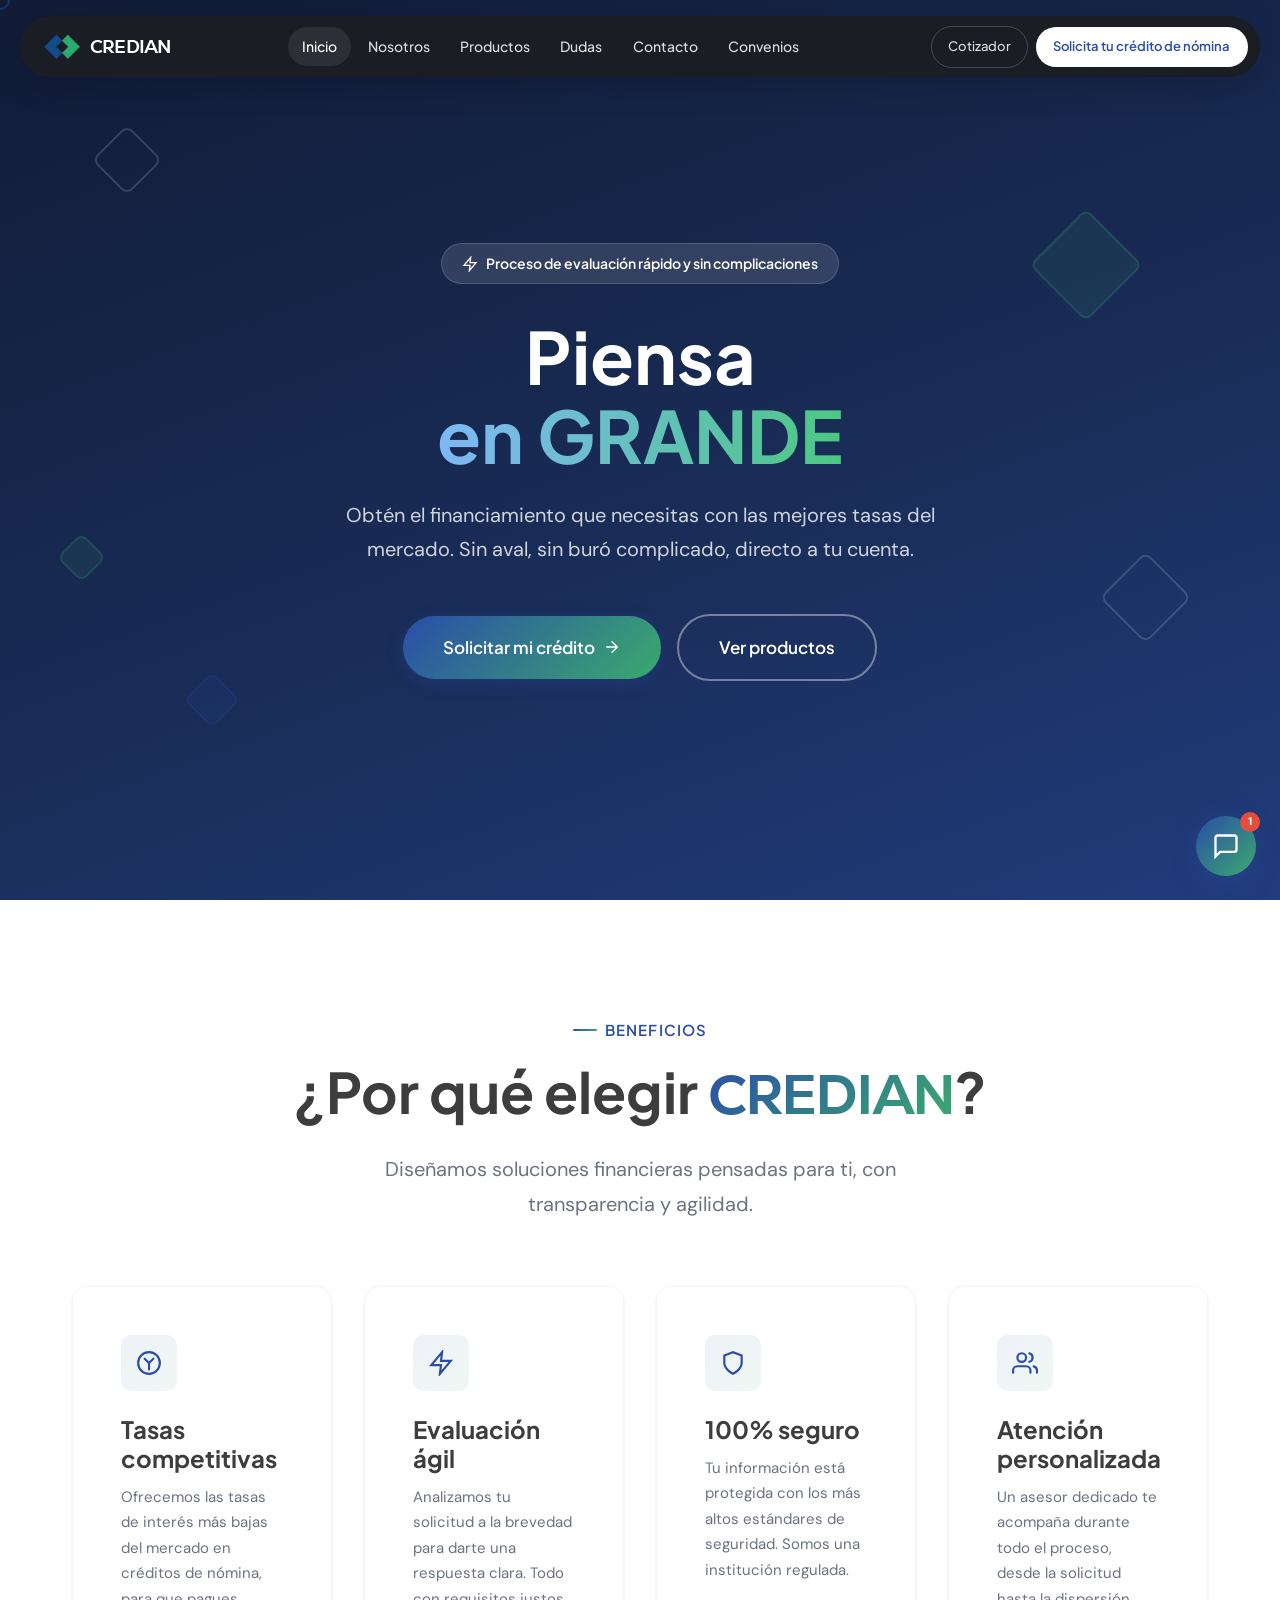
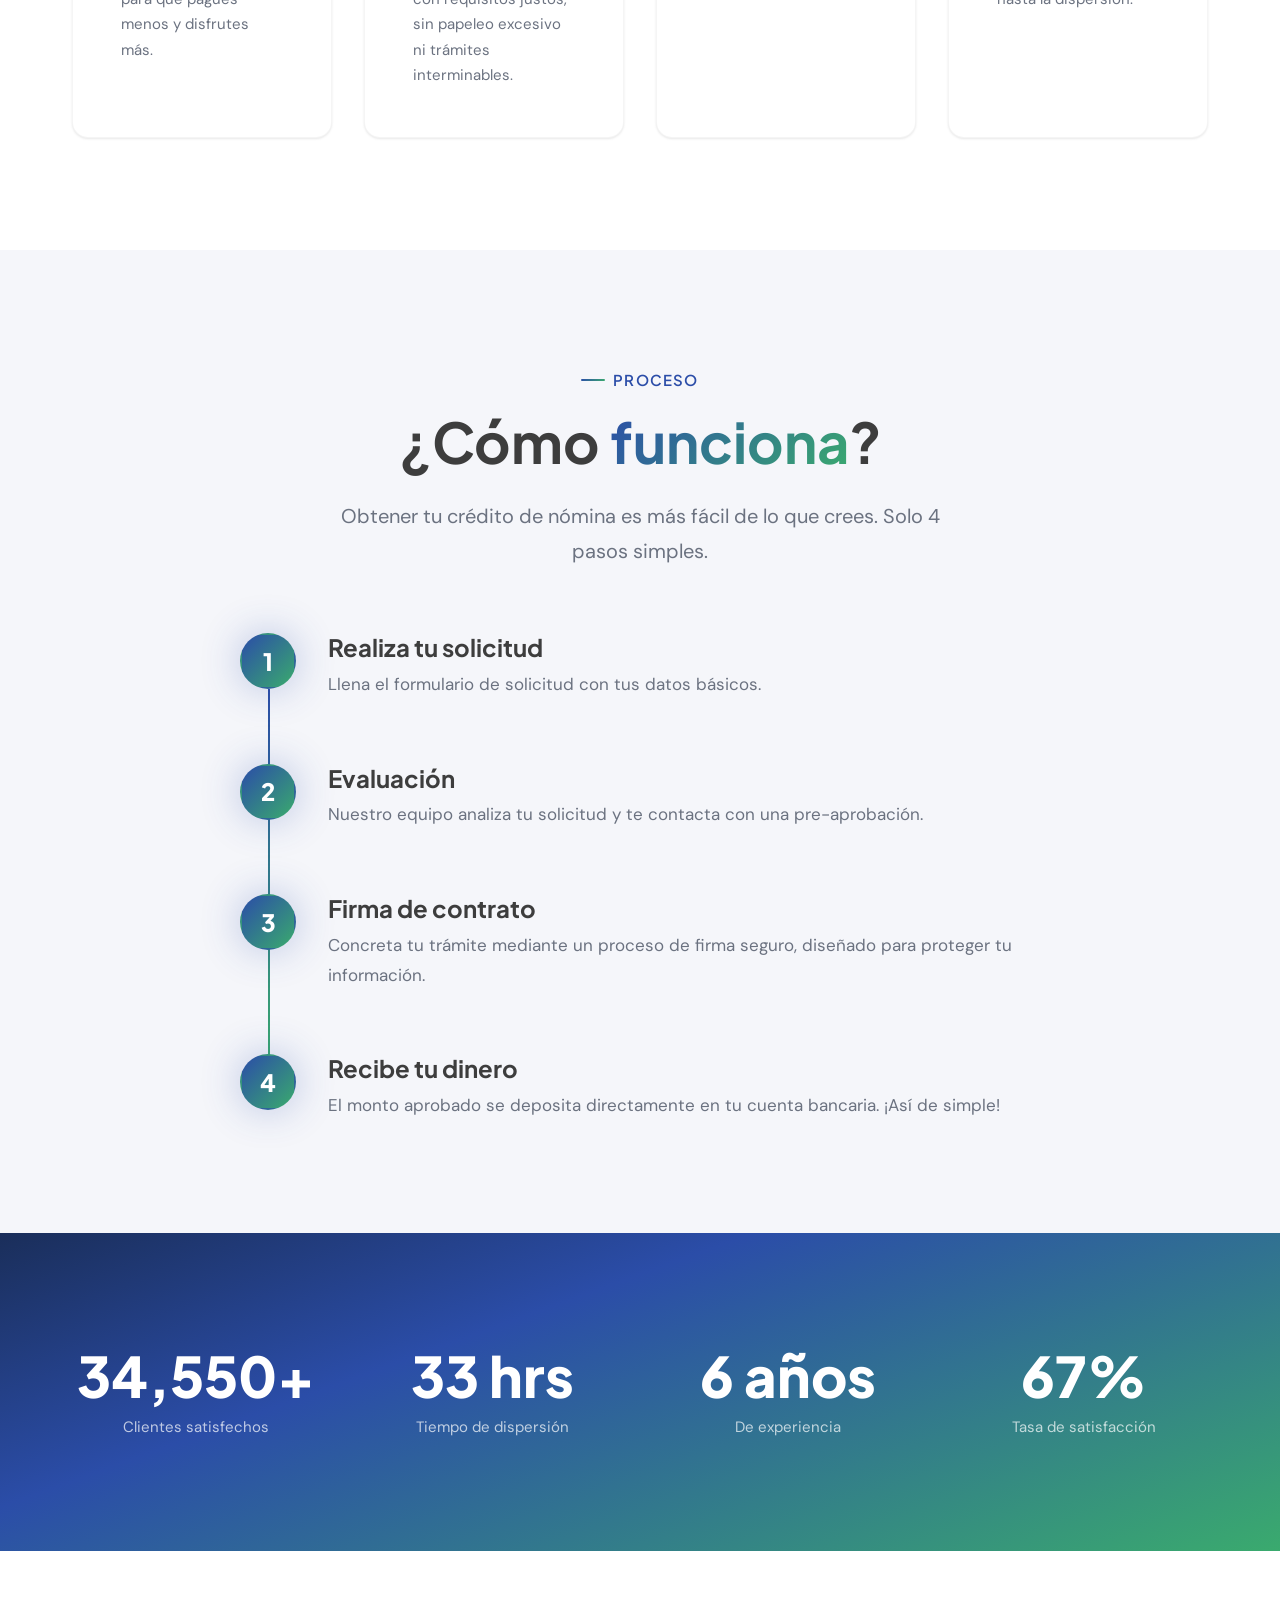
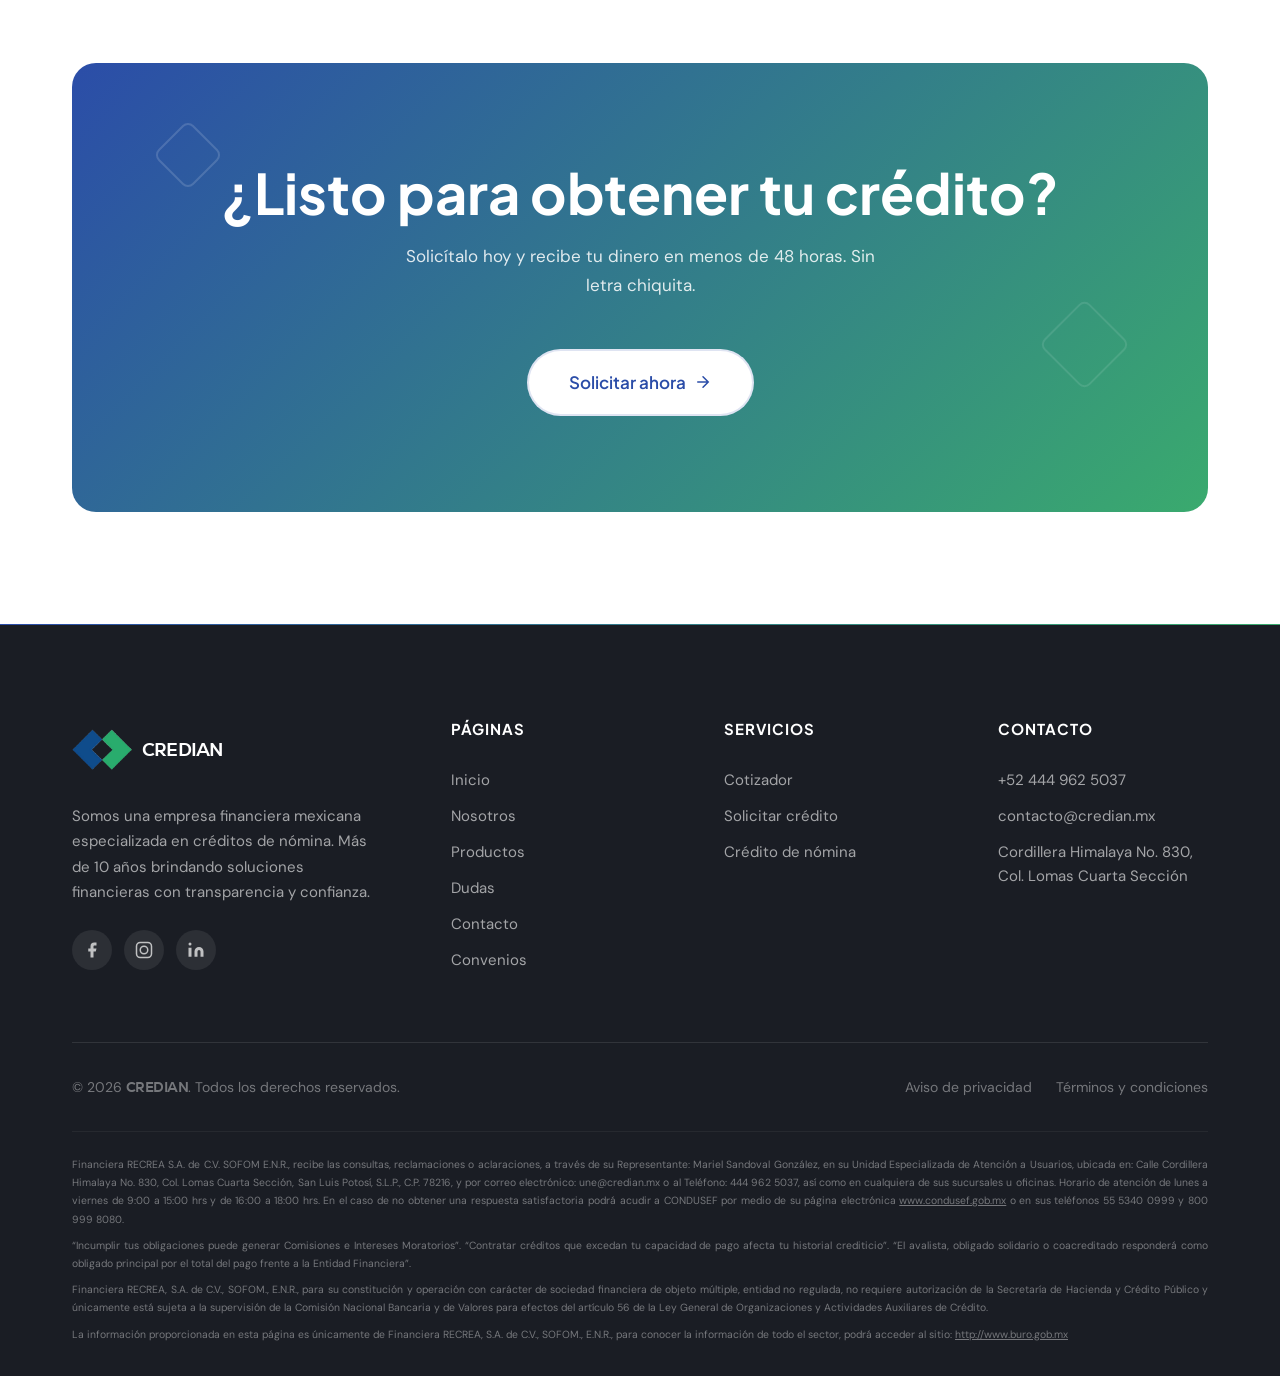
==== commit e71f6799: "fix: audit copy edits, remove former team members, fix broken links, standardize 48h response time a" ====
--- a/index.html
+++ b/index.html
@@ -442,7 +442,7 @@
         </div>
         <div>
           <h4 class="footer__column-title">Contacto</h4>
-          <a href="tel:+52 444 962 5037" class="footer__link">+52 444 962 5037</a>
+          <a href="tel:+524449625037" class="footer__link">+52 444 962 5037</a>
           <a href="mailto:contacto@credian.mx" class="footer__link">contacto@credian.mx</a>
           <a class="footer__link" href="https://maps.app.goo.gl/pszoTMPpHbt7NWdv6">
             Cordillera Himalaya No. 830, Col. Lomas Cuarta Sección
@@ -459,9 +459,9 @@
           su Representante: Mariel Sandoval González, en su Unidad Especializada de Atención a Usuarios, ubicada en:
           Calle Cordillera Himalaya No. 830, Col. Lomas Cuarta Sección, San Luis Potosí, S.L.P., C.P. 78216, y por
           correo electrónico: une@credian.mx o al Teléfono: 444 962 5037, así como en cualquiera de sus sucursales u
-          oficinas. Horario de atención de Lunes a Viernes de 9:00 am a 15:00 pm y de 16:00 pm a 18:00 pm. En el caso de
+          oficinas. Horario de atención de lunes a viernes de 9:00 a 15:00 hrs y de 16:00 a 18:00 hrs. En el caso de
           no obtener una respuesta satisfactoria podrá acudir a CONDUSEF por medio de su página electrónica
-          www.condusef.gob.mx o en sus teléfonos 55 5340 0999 y 800 999 8080.</p>
+          <a href="https://www.condusef.gob.mx" target="_blank" rel="noopener" style="color: inherit; text-decoration: underline;">www.condusef.gob.mx</a> o en sus teléfonos 55 5340 0999 y 800 999 8080.</p>
         <p>“Incumplir tus obligaciones puede generar Comisiones e Intereses Moratorios”. “Contratar créditos que excedan
           tu capacidad de pago afecta tu historial crediticio”. “El avalista, obligado solidario o coacreditado
           responderá como obligado principal por el total del pago frente a la Entidad Financiera”.</p>
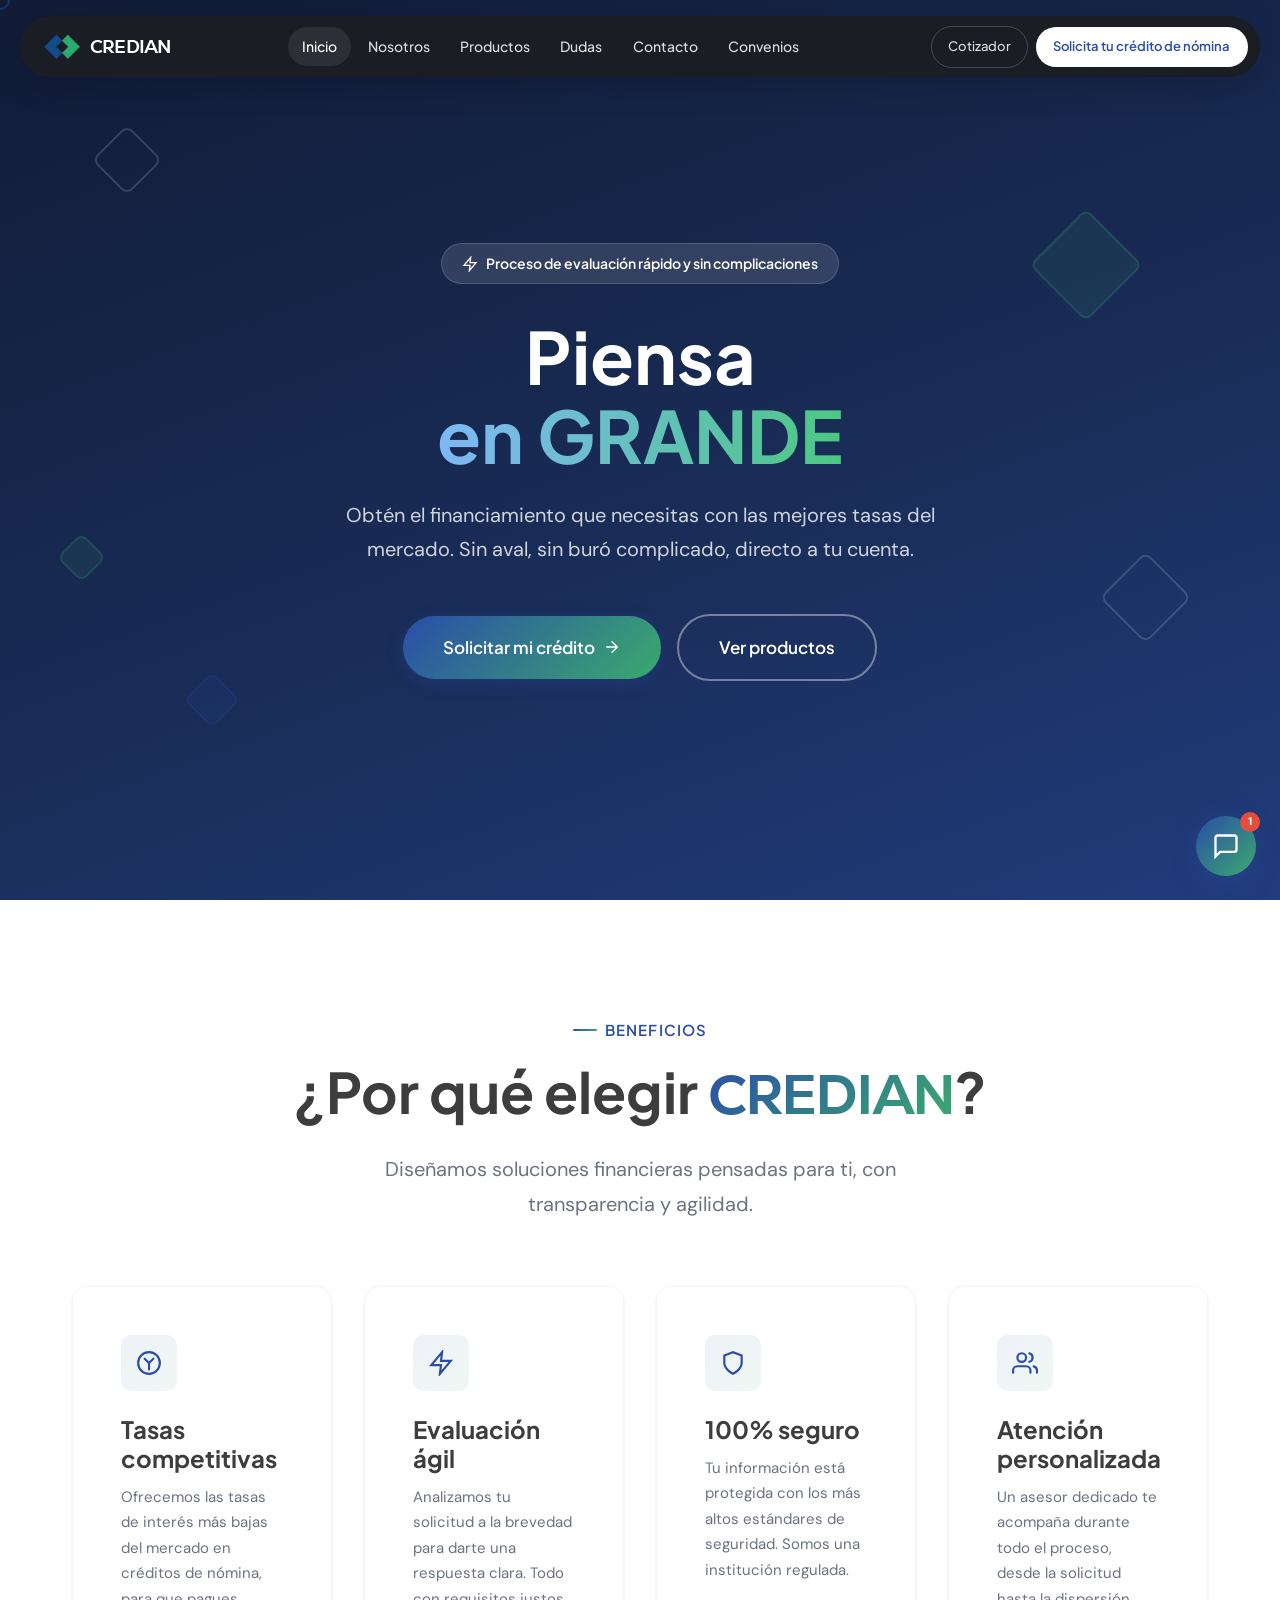
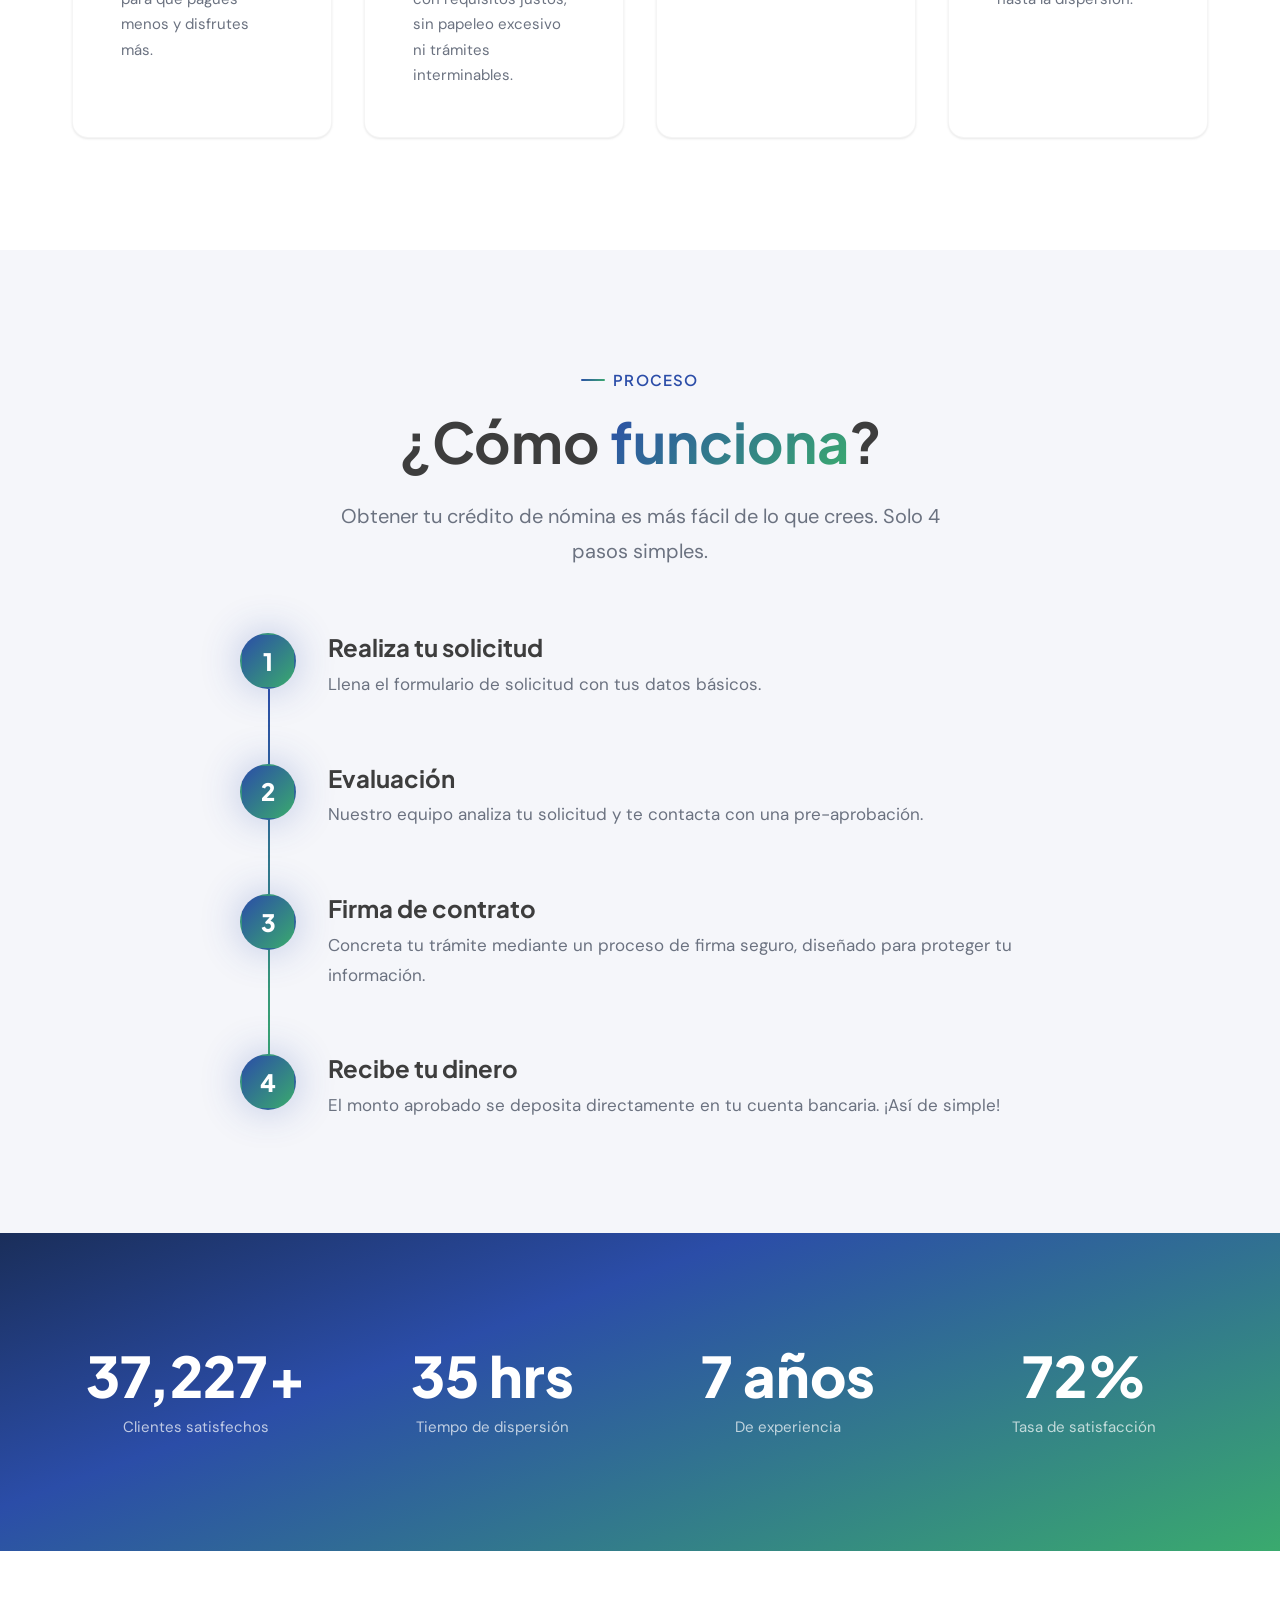
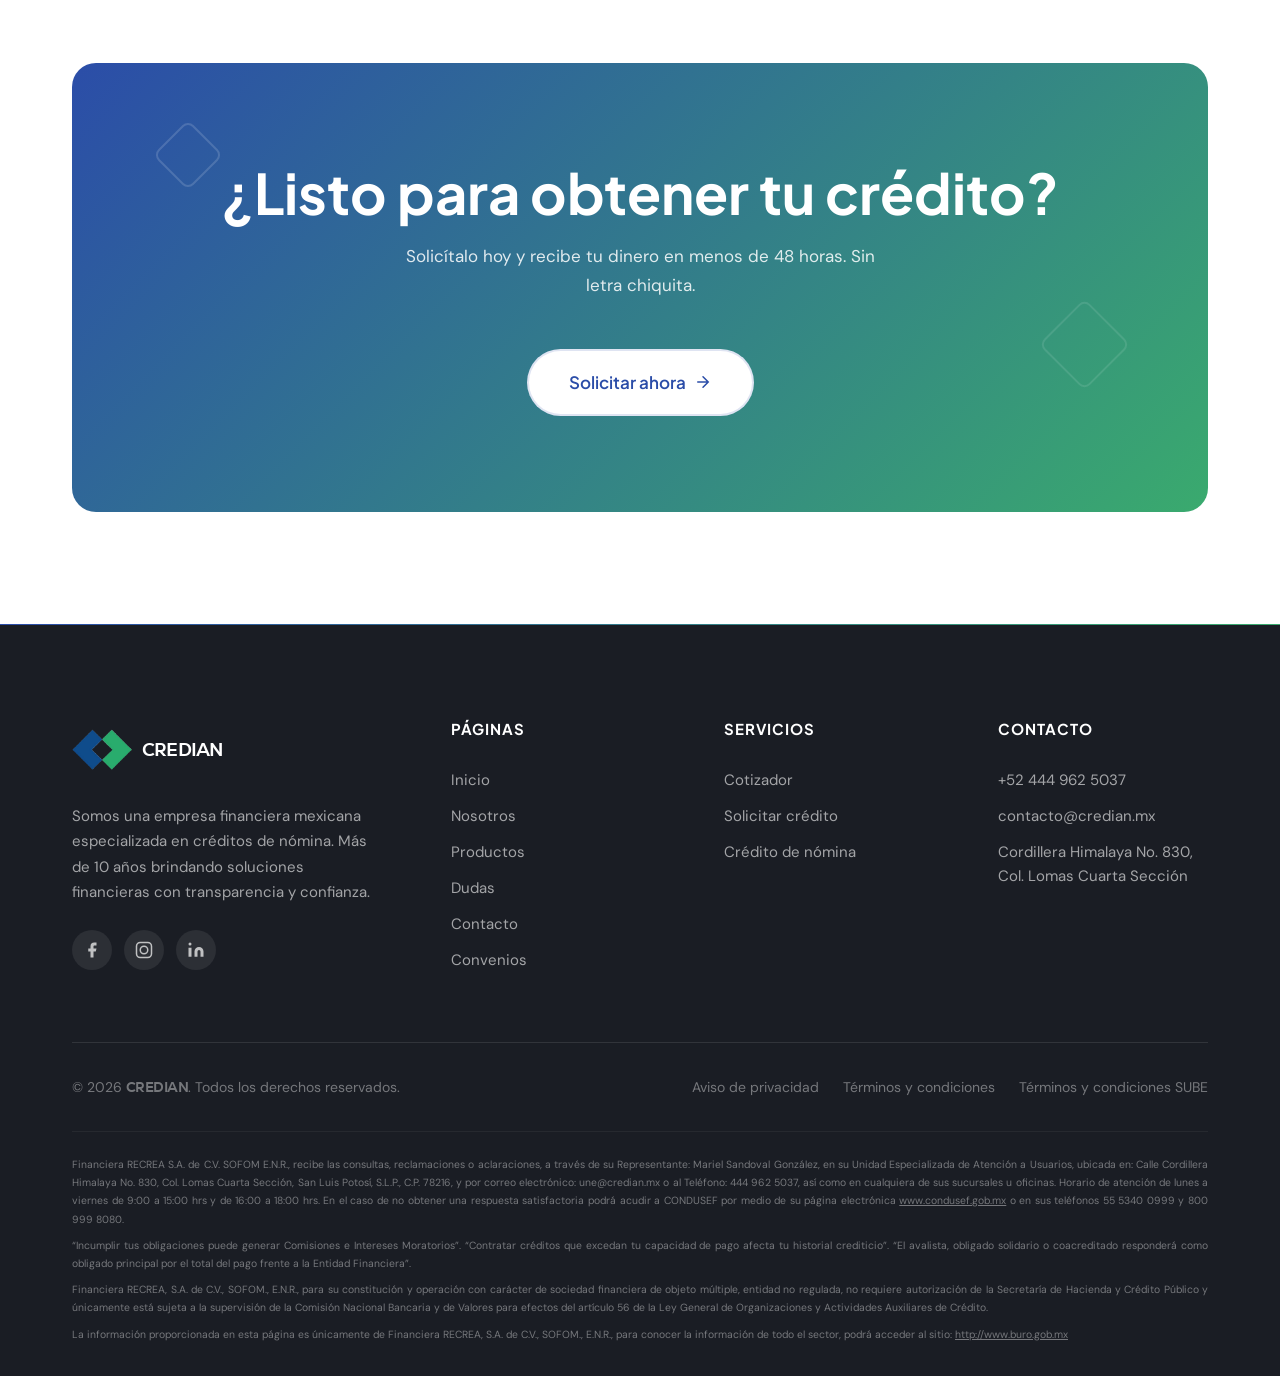
==== commit 43849e83: "feat: add link to Términos y Condiciones SUBE in footers of all pages" ====
--- a/index.html
+++ b/index.html
@@ -452,7 +452,8 @@
       <div class="footer__bottom">
         <p class="footer__copy">&copy; <span id="current-year">2026</span> CREDIAN. Todos los derechos reservados.</p>
         <div class="footer__legal"><a href="docs/aviso_de_privacidad.pdf" target="_blank" rel="noopener">Aviso de privacidad</a><a
-            href="docs/terminos_y_condiciones.pdf" target="_blank" rel="noopener">Términos y condiciones</a></div>
+            href="docs/terminos_y_condiciones.pdf" target="_blank" rel="noopener">Términos y condiciones</a><a
+            href="docs/terminos_y_condiciones_SUBE.pdf" target="_blank" rel="noopener">Términos y condiciones SUBE</a></div>
       </div>
       <div class="footer__disclaimer">
         <p>Financiera RECREA S.A. de C.V. SOFOM E.N.R., recibe las consultas, reclamaciones o aclaraciones, a través de
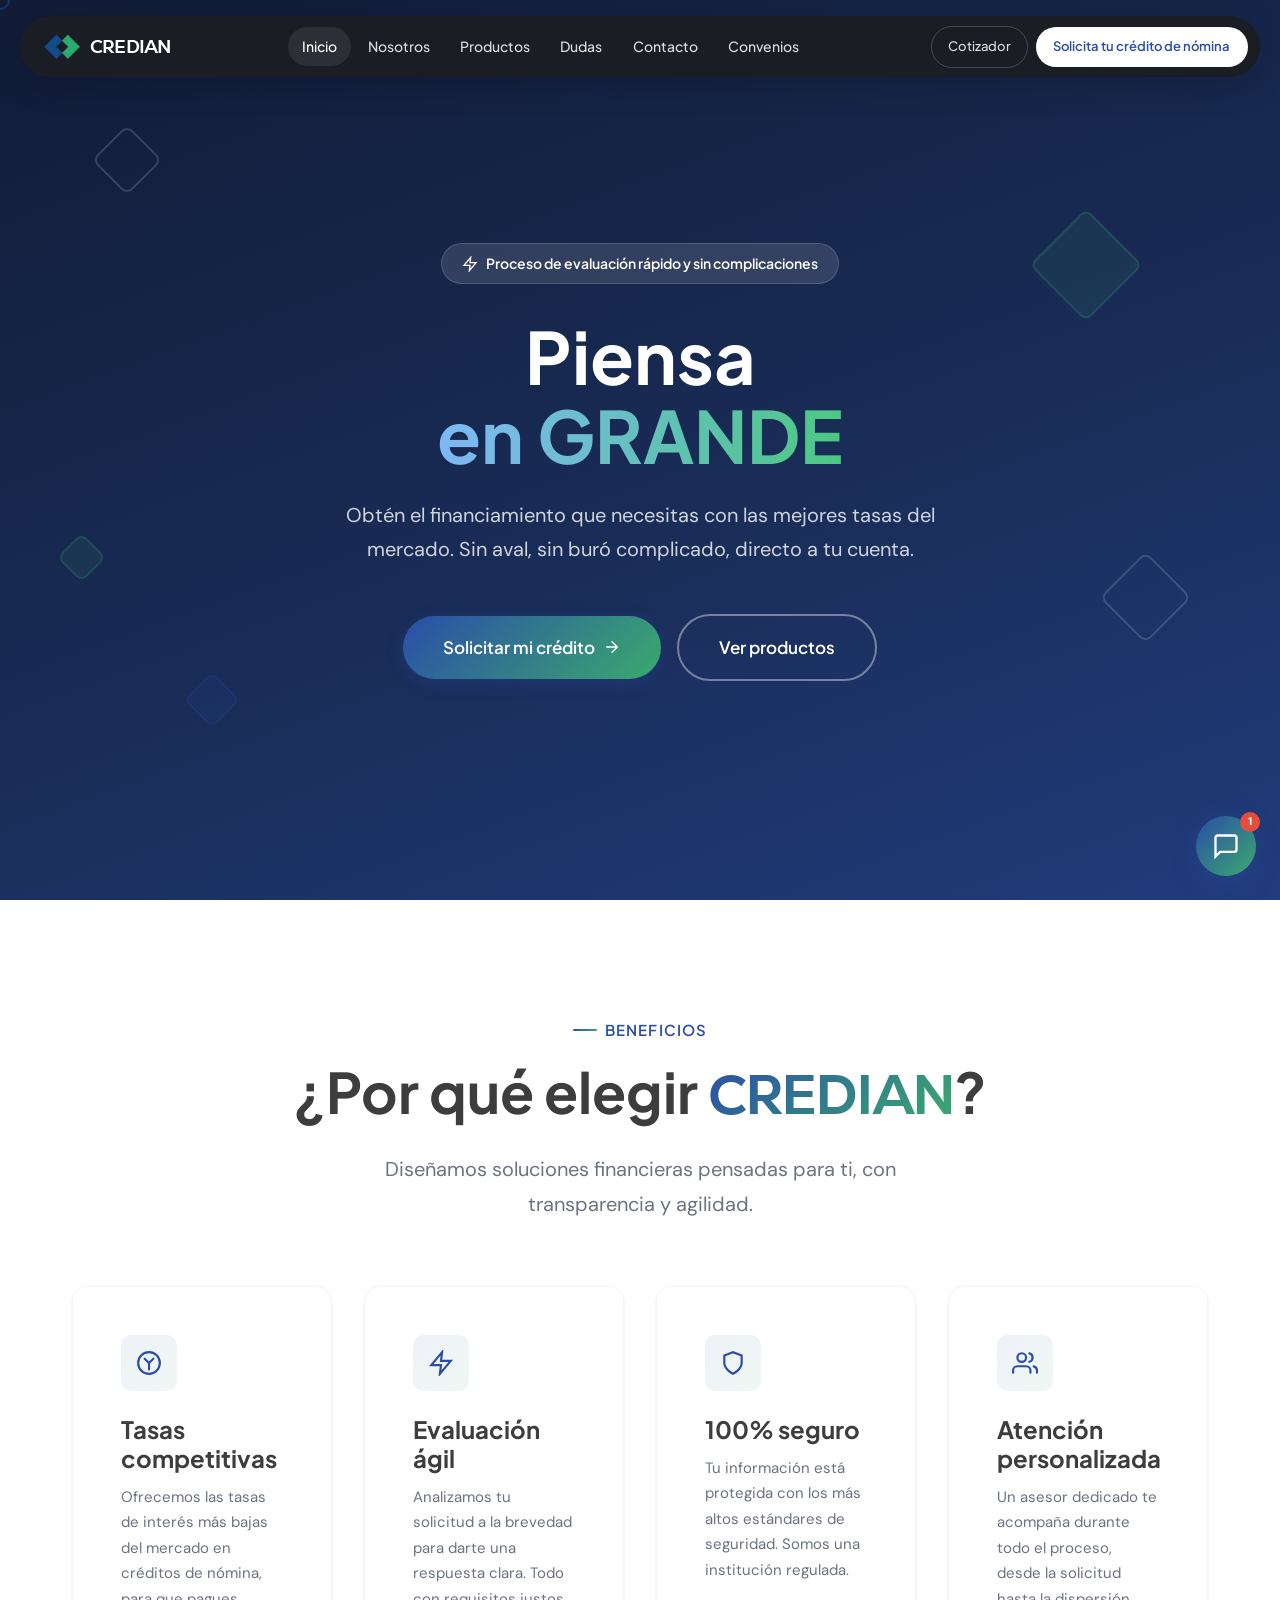
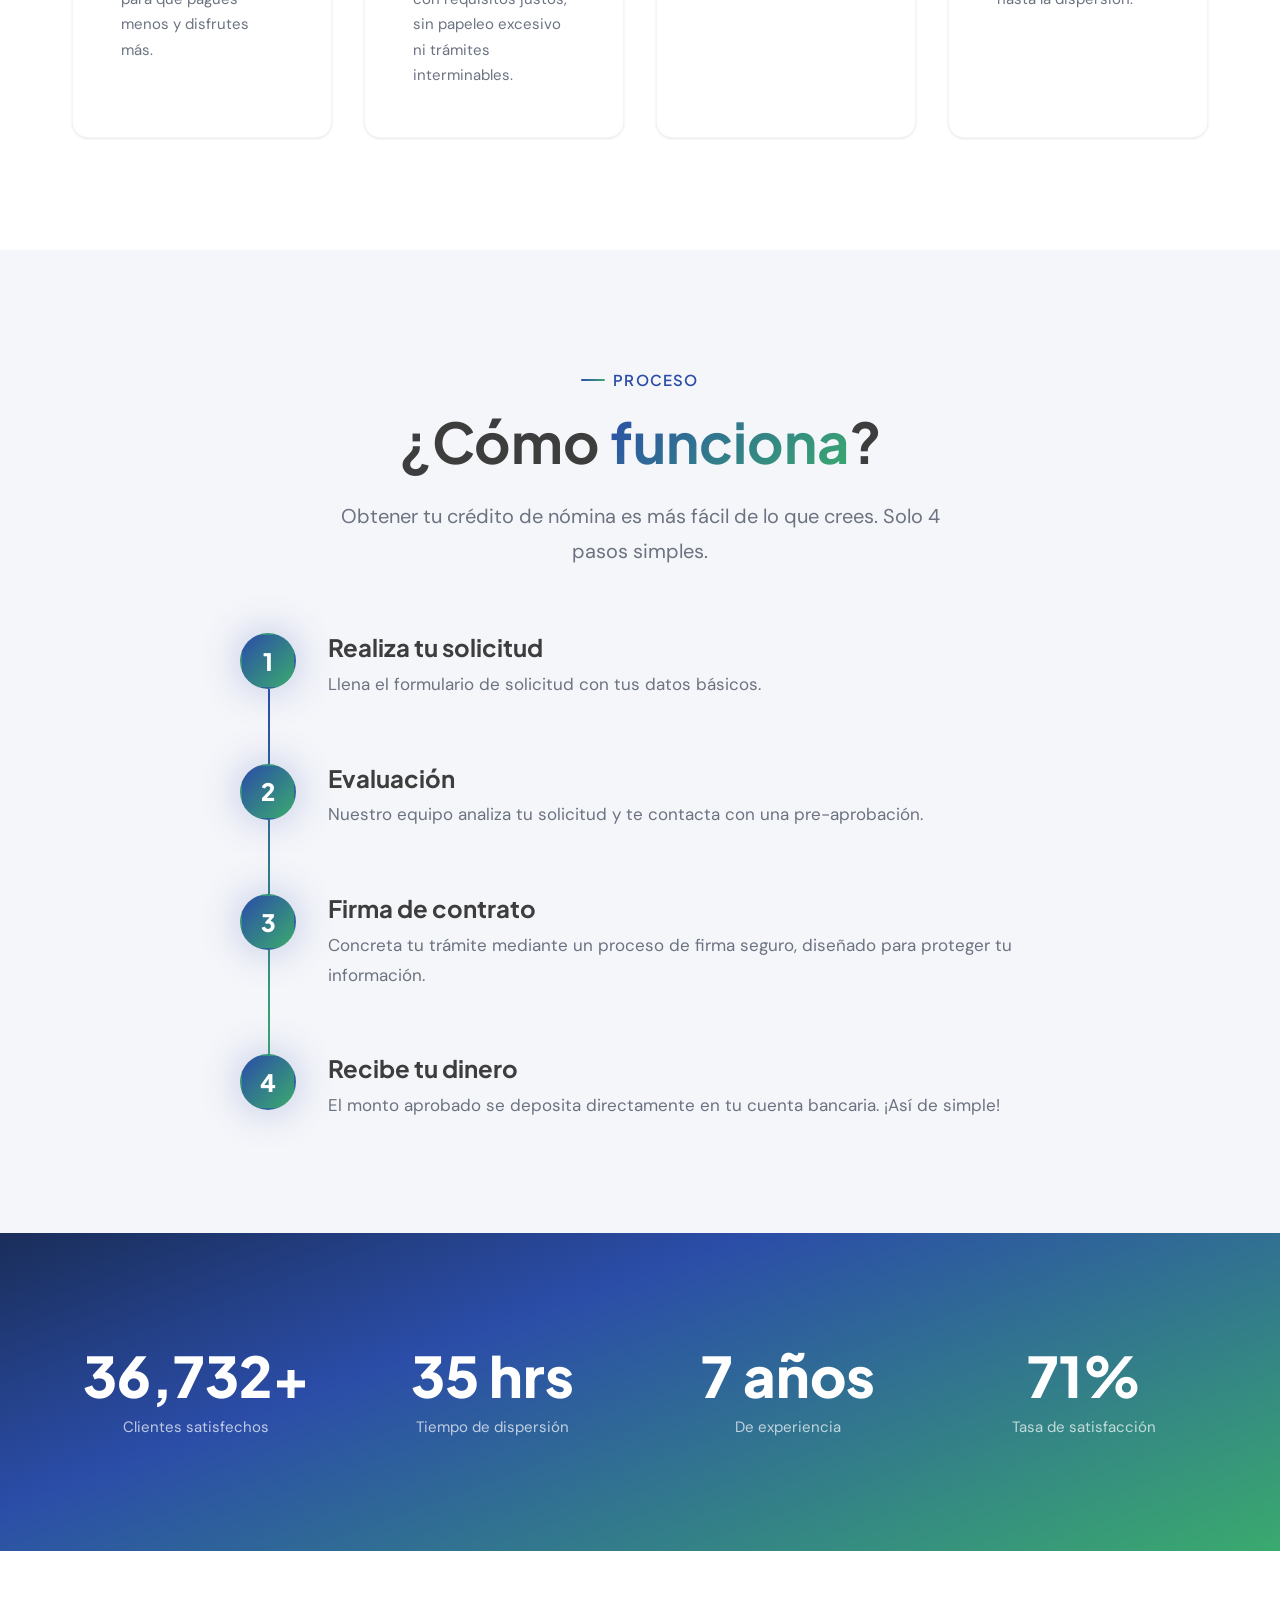
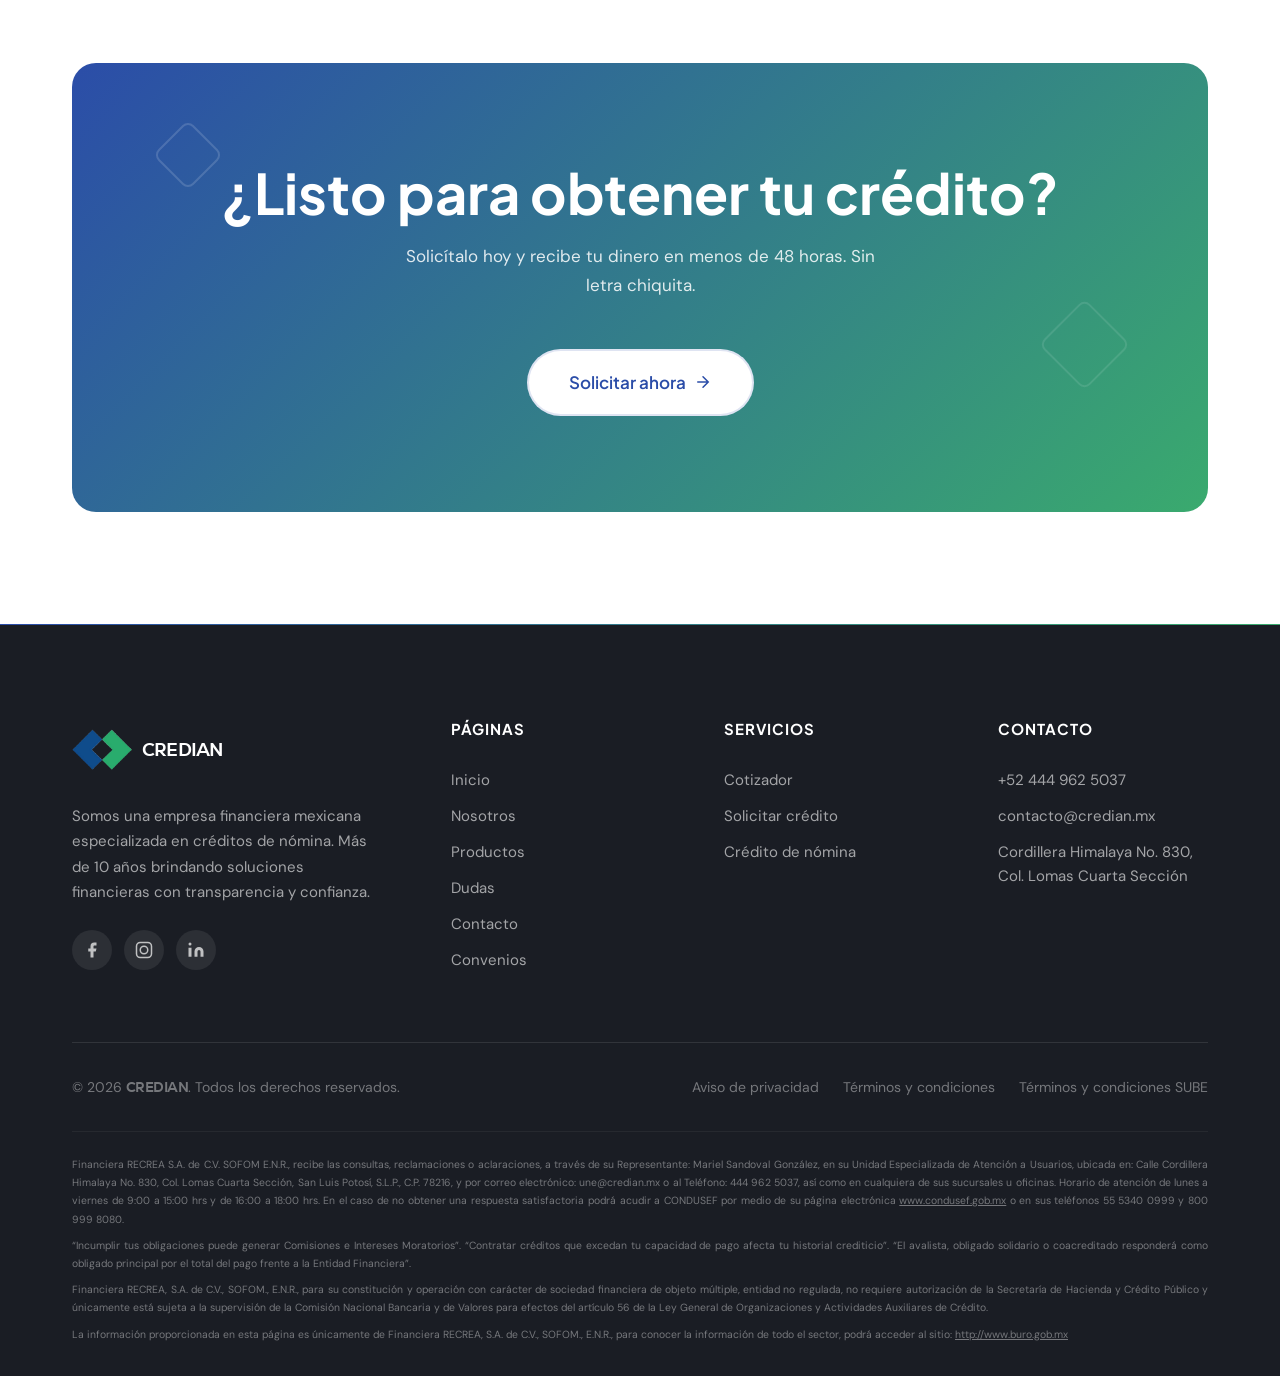
==== commit 017c6c94: "Update credit CTA links to WhatsApp Replaced the legacy credit application URLs on the main navigati" ====
--- a/index.html
+++ b/index.html
@@ -6,7 +6,8 @@
   <meta name="viewport" content="width=device-width, initial-scale=1.0">
   <title>CREDIAN | Inicio</title>
   <link rel="icon" href="img/credian.ico" type="image/x-icon">
-  <meta name="description" content="Somos una empresa financiera mexicana especializada en créditos de nómina. Más de 10 años brindando soluciones financieras con transparencia y confianza.">
+  <meta name="description"
+    content="Somos una empresa financiera mexicana especializada en créditos de nómina. Más de 10 años brindando soluciones financieras con transparencia y confianza.">
   <link rel="stylesheet" href="css/reset.css">
   <link rel="stylesheet" href="css/variables.css">
   <link rel="stylesheet" href="css/animations.css">
@@ -185,8 +186,8 @@
       </div>
       <div class="navbar__actions">
         <a href="https://cotizador.credian.mx" class="navbar__cotizador" target="_blank" rel="noopener">Cotizador</a>
-        <a href="https://cib.logicsystems.com.mx/RECREA/LoginCredian.aspx?EMP=RECREA" class="navbar__cta btn-shimmer"
-          target="_blank" rel="noopener">Solicita tu crédito de
+        <a href="https://wa.me/15557277347?text=Hola%2C%20quiero%20solicitar%20un%20cr%C3%A9dito"
+          class="navbar__cta btn-shimmer" target="_blank" rel="noopener">Solicita tu crédito de
           nómina</a>
       </div>
       <button class="navbar__hamburger" aria-label="Abrir menú" aria-expanded="false">
@@ -427,11 +428,10 @@
           </div>
         </div>
         <div>
-          <h4 class="footer__column-title">Páginas</h4><a href="./" class="footer__link"
-            data-internal>Inicio</a><a href="nosotros/" class="footer__link" data-internal>Nosotros</a><a
-            href="productos/" class="footer__link" data-internal>Productos</a><a href="dudas/"
-            class="footer__link" data-internal>Dudas</a><a href="contacto/" class="footer__link"
-            data-internal>Contacto</a><a href="convenios/" class="footer__link"
+          <h4 class="footer__column-title">Páginas</h4><a href="./" class="footer__link" data-internal>Inicio</a><a
+            href="nosotros/" class="footer__link" data-internal>Nosotros</a><a href="productos/" class="footer__link"
+            data-internal>Productos</a><a href="dudas/" class="footer__link" data-internal>Dudas</a><a href="contacto/"
+            class="footer__link" data-internal>Contacto</a><a href="convenios/" class="footer__link"
             data-internal>Convenios</a>
         </div>
         <div>
@@ -451,9 +451,10 @@
       </div>
       <div class="footer__bottom">
         <p class="footer__copy">&copy; <span id="current-year">2026</span> CREDIAN. Todos los derechos reservados.</p>
-        <div class="footer__legal"><a href="docs/aviso_de_privacidad.pdf" target="_blank" rel="noopener">Aviso de privacidad</a><a
-            href="docs/terminos_y_condiciones.pdf" target="_blank" rel="noopener">Términos y condiciones</a><a
-            href="docs/terminos_y_condiciones_SUBE.pdf" target="_blank" rel="noopener">Términos y condiciones SUBE</a></div>
+        <div class="footer__legal"><a href="docs/aviso_de_privacidad.pdf" target="_blank" rel="noopener">Aviso de
+            privacidad</a><a href="docs/terminos_y_condiciones.pdf" target="_blank" rel="noopener">Términos y
+            condiciones</a><a href="docs/terminos_y_condiciones_SUBE.pdf" target="_blank" rel="noopener">Términos y
+            condiciones SUBE</a></div>
       </div>
       <div class="footer__disclaimer">
         <p>Financiera RECREA S.A. de C.V. SOFOM E.N.R., recibe las consultas, reclamaciones o aclaraciones, a través de
@@ -462,7 +463,10 @@
           correo electrónico: une@credian.mx o al Teléfono: 444 962 5037, así como en cualquiera de sus sucursales u
           oficinas. Horario de atención de lunes a viernes de 9:00 a 15:00 hrs y de 16:00 a 18:00 hrs. En el caso de
           no obtener una respuesta satisfactoria podrá acudir a CONDUSEF por medio de su página electrónica
-          <a href="https://www.condusef.gob.mx" target="_blank" rel="noopener" style="color: inherit; text-decoration: underline;">www.condusef.gob.mx</a> o en sus teléfonos 55 5340 0999 y 800 999 8080.</p>
+          <a href="https://www.condusef.gob.mx" target="_blank" rel="noopener"
+            style="color: inherit; text-decoration: underline;">www.condusef.gob.mx</a> o en sus teléfonos 55 5340 0999
+          y 800 999 8080.
+        </p>
         <p>“Incumplir tus obligaciones puede generar Comisiones e Intereses Moratorios”. “Contratar créditos que excedan
           tu capacidad de pago afecta tu historial crediticio”. “El avalista, obligado solidario o coacreditado
           responderá como obligado principal por el total del pago frente a la Entidad Financiera”.</p>
@@ -495,4 +499,4 @@
   </script>
 </body>
 
-</html>
+</html>
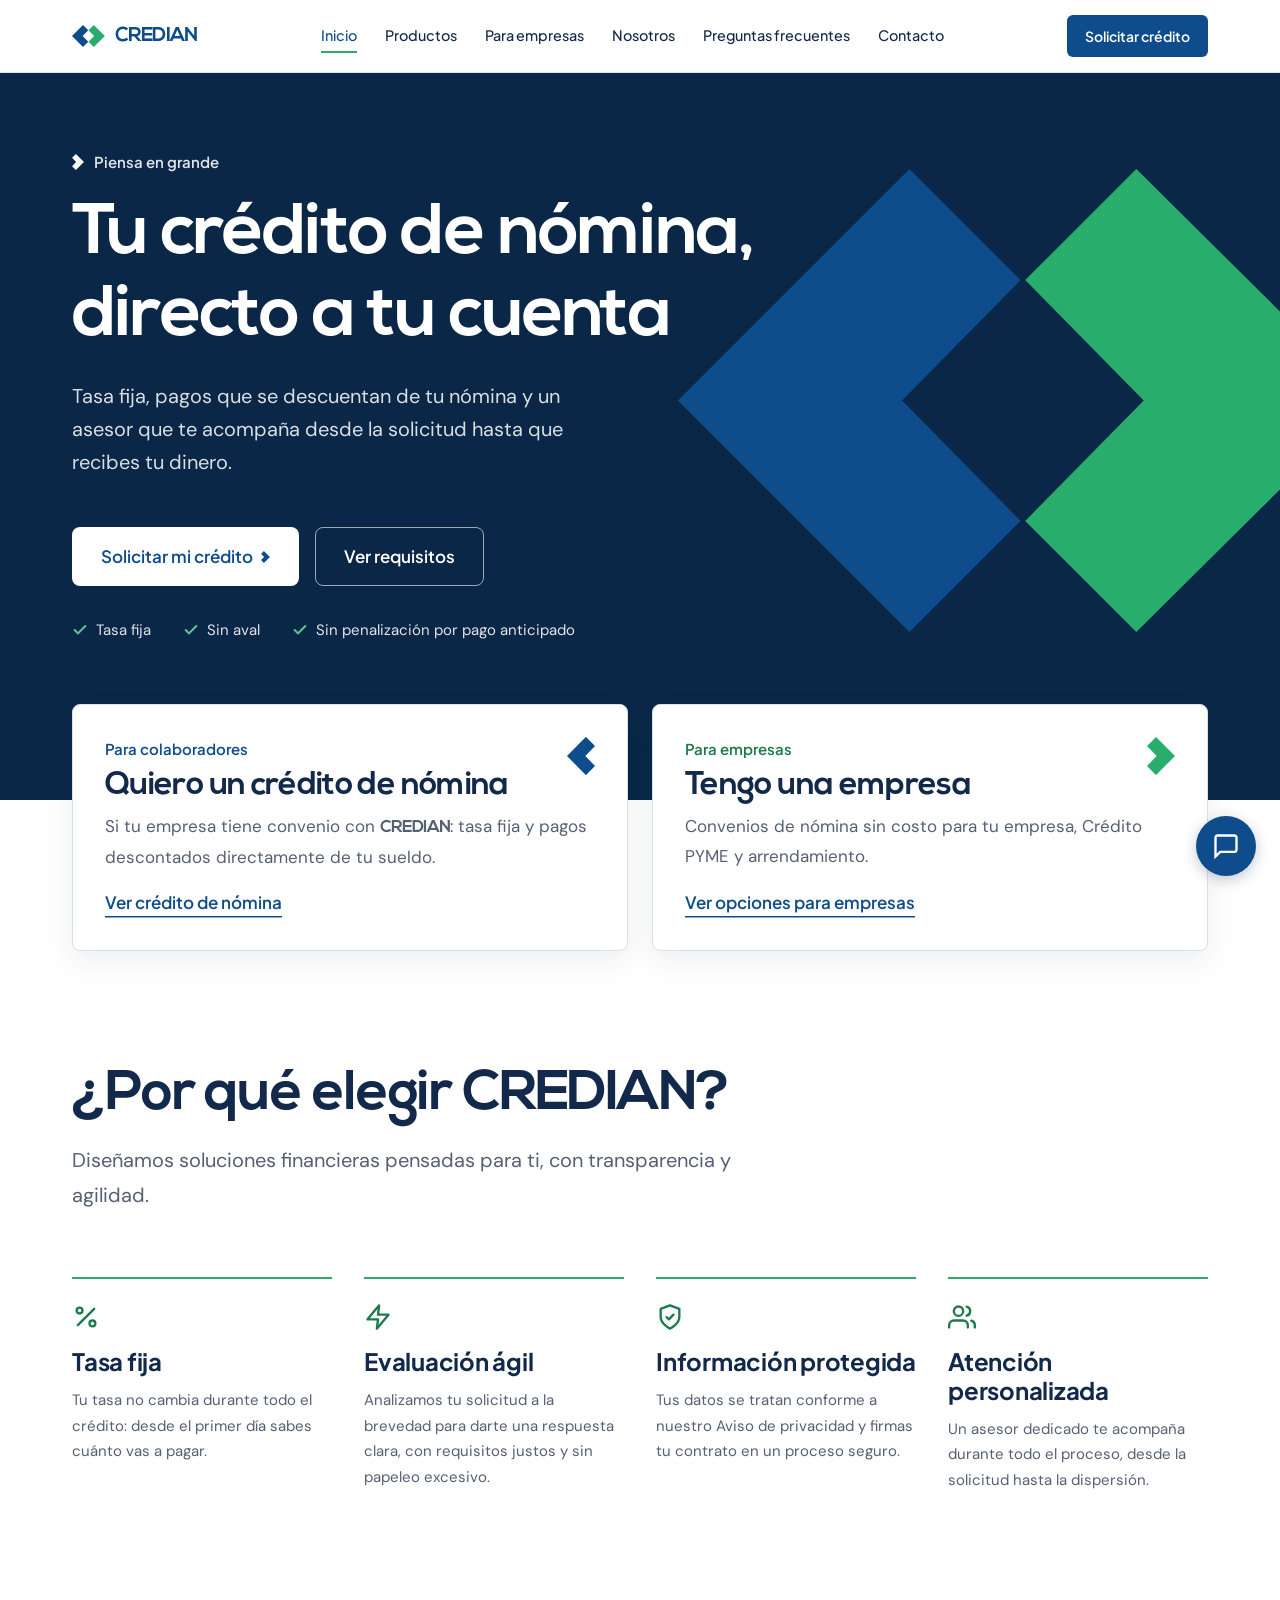
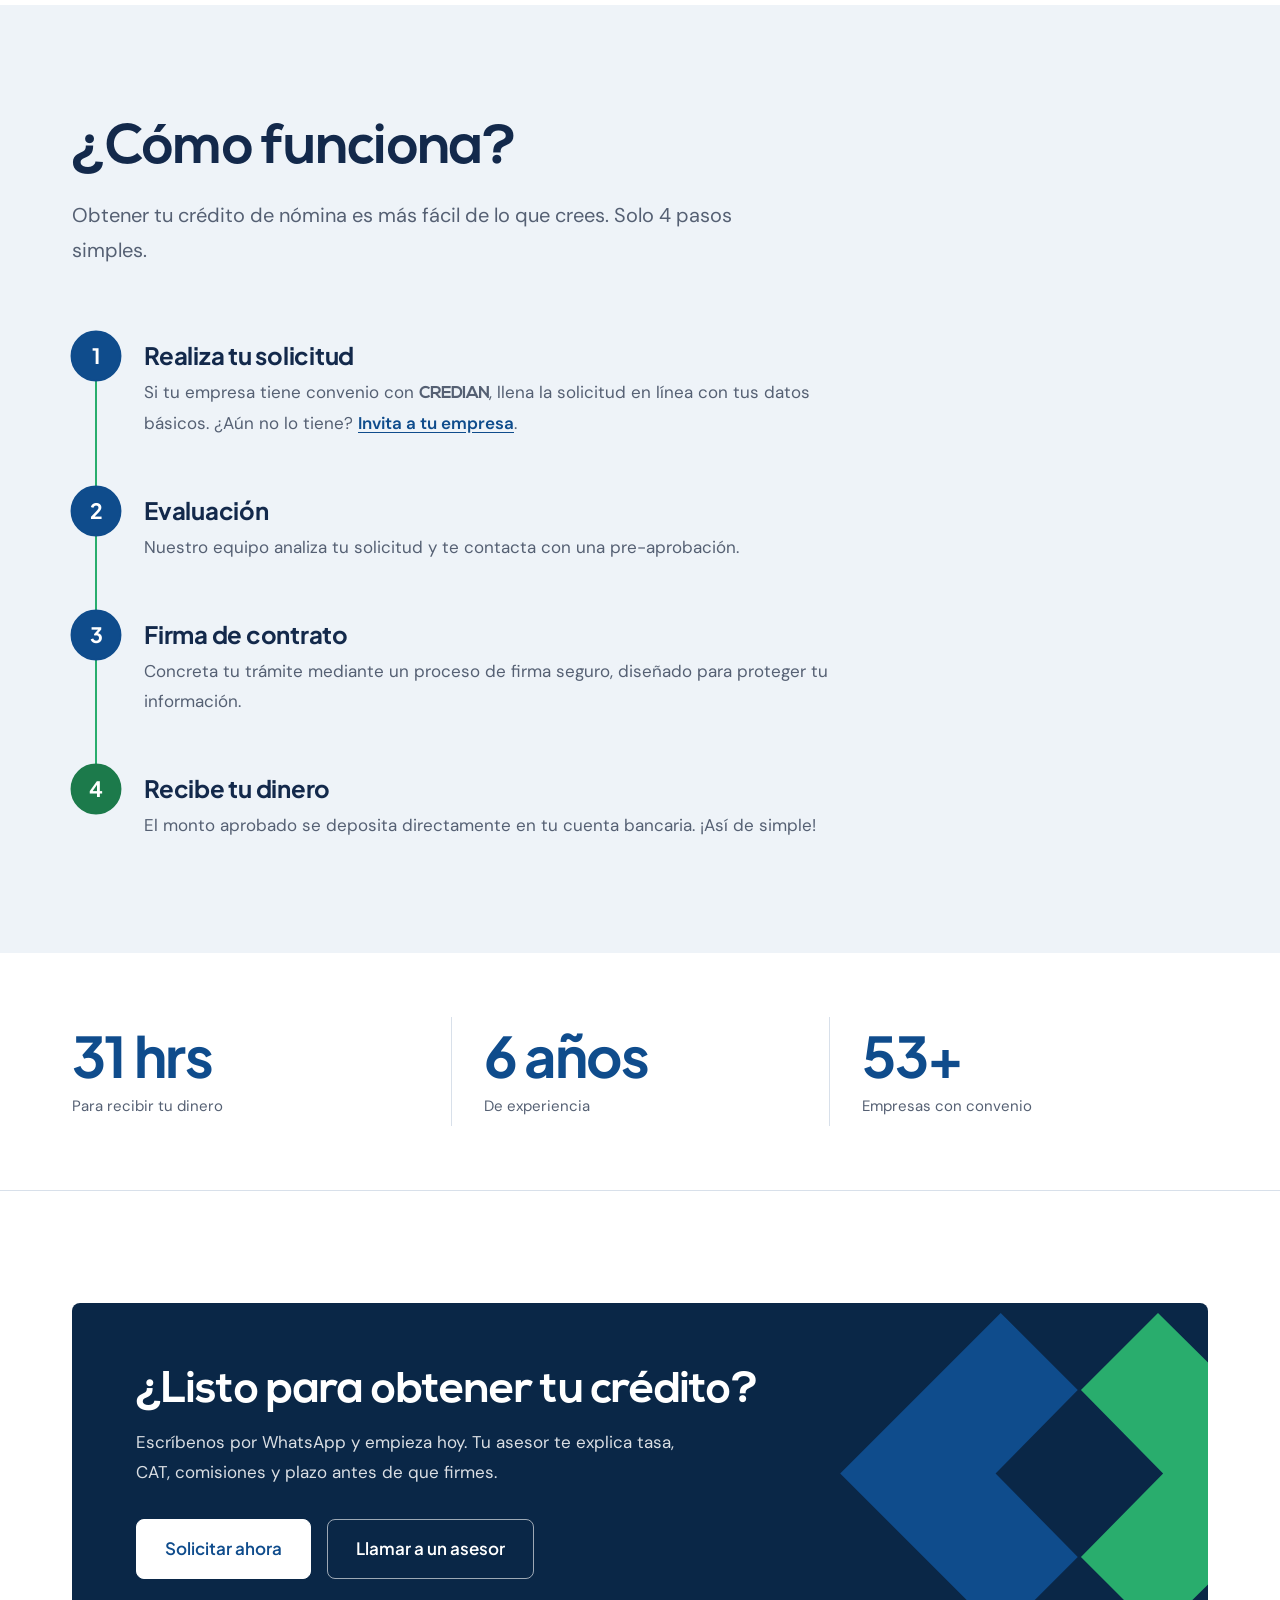
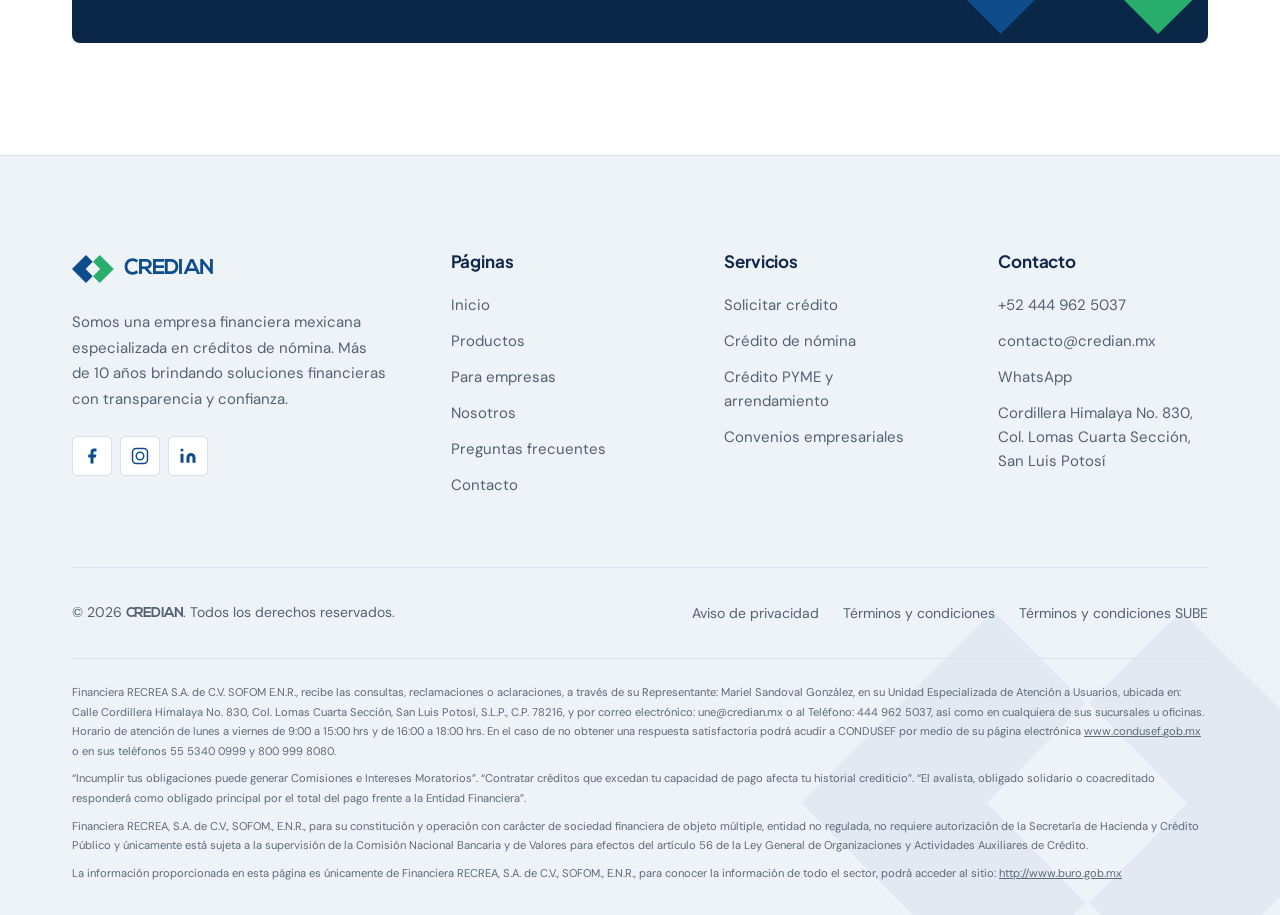
==== commit 095559a6: "Renueva el sitio y mejora su presencia digital Actualiza la identidad visual, navegación, contenido " ====
--- a/index.html
+++ b/index.html
@@ -4,247 +4,578 @@
 <head>
   <meta charset="UTF-8">
   <meta name="viewport" content="width=device-width, initial-scale=1.0">
-  <title>CREDIAN | Inicio</title>
+  <title>CREDIAN | Crédito de nómina con tasa fija</title>
   <link rel="icon" href="img/credian.ico" type="image/x-icon">
   <meta name="description"
     content="Somos una empresa financiera mexicana especializada en créditos de nómina. Más de 10 años brindando soluciones financieras con transparencia y confianza.">
+  <!-- Dirección oficial y vista previa al compartir -->
+  <link rel="canonical" href="https://www.credian.mx/">
+  <meta property="og:type" content="website">
+  <meta property="og:site_name" content="CREDIAN">
+  <meta property="og:locale" content="es_MX">
+  <meta property="og:url" content="https://www.credian.mx/">
+  <meta property="og:title" content="Crédito de nómina con tasa fija | CREDIAN">
+  <meta property="og:description" content="Somos una empresa financiera mexicana especializada en créditos de nómina. Más de 10 años brindando soluciones financieras con transparencia y confianza.">
+  <meta property="og:image" content="https://www.credian.mx/img/og/inicio.jpg">
+  <meta property="og:image:width" content="1200">
+  <meta property="og:image:height" content="630">
+  <meta property="og:image:alt" content="Crédito de nómina con tasa fija | CREDIAN">
+  <meta name="twitter:card" content="summary_large_image">
+  <meta name="twitter:title" content="Crédito de nómina con tasa fija | CREDIAN">
+  <meta name="twitter:description" content="Somos una empresa financiera mexicana especializada en créditos de nómina. Más de 10 años brindando soluciones financieras con transparencia y confianza.">
+  <meta name="twitter:image" content="https://www.credian.mx/img/og/inicio.jpg">
+  <!-- Datos de la empresa para buscadores -->
+  <script type="application/ld+json">
+  {
+    "@context": "https://schema.org",
+    "@type": "FinancialService",
+    "@id": "https://www.credian.mx/#empresa",
+    "name": "CREDIAN",
+    "legalName": "Financiera RECREA, S.A. de C.V., SOFOM, E.N.R.",
+    "url": "https://www.credian.mx/",
+    "logo": "https://www.credian.mx/img/logo_credian.png",
+    "image": "https://www.credian.mx/img/og/inicio.jpg",
+    "description": "Empresa financiera mexicana especializada en créditos de nómina para colaboradores de empresas con convenio, crédito PYME y arrendamiento financiero.",
+    "telephone": "+52 444 962 5037",
+    "email": "contacto@credian.mx",
+    "address": {
+      "@type": "PostalAddress",
+      "streetAddress": "Cordillera Himalaya No. 830, Col. Lomas Cuarta Sección",
+      "addressLocality": "San Luis Potosí",
+      "addressRegion": "S.L.P.",
+      "postalCode": "78216",
+      "addressCountry": "MX"
+    },
+    "openingHoursSpecification": [
+      {
+        "@type": "OpeningHoursSpecification",
+        "dayOfWeek": [
+          "Monday",
+          "Tuesday",
+          "Wednesday",
+          "Thursday",
+          "Friday"
+        ],
+        "opens": "09:00",
+        "closes": "15:00"
+      },
+      {
+        "@type": "OpeningHoursSpecification",
+        "dayOfWeek": [
+          "Monday",
+          "Tuesday",
+          "Wednesday",
+          "Thursday",
+          "Friday"
+        ],
+        "opens": "16:00",
+        "closes": "18:00"
+      }
+    ],
+    "areaServed": {
+      "@type": "Country",
+      "name": "México"
+    },
+    "sameAs": [
+      "https://www.facebook.com/credian.mx/",
+      "https://www.instagram.com/credianmx/",
+      "https://www.linkedin.com/company/credian/"
+    ]
+  }
+  </script>
+  <link rel="preload" href="font/nexa-bold.otf" as="font" type="font/otf" crossorigin>
+  <link rel="preconnect" href="https://fonts.googleapis.com">
+  <link rel="preconnect" href="https://fonts.gstatic.com" crossorigin>
+  <link rel="stylesheet"
+    href="https://fonts.googleapis.com/css2?family=DM+Sans:ital,opsz,wght@0,9..40,300;0,9..40,400;0,9..40,500;0,9..40,600;0,9..40,700;1,9..40,400&family=Plus+Jakarta+Sans:wght@400;500;600;700;800&display=swap">
+  <noscript>
+    <style>
+      .reveal, .reveal-left, .reveal-right, .reveal-scale, .hero-enter { opacity: 1 !important; transform: none !important; }
+    </style>
+  </noscript>
   <link rel="stylesheet" href="css/reset.css">
   <link rel="stylesheet" href="css/variables.css">
   <link rel="stylesheet" href="css/animations.css">
-  <link rel="stylesheet" href="css/global.css?v=1.1">
+  <link rel="stylesheet" href="css/global.css?v=1.8">
+  <!-- Créditos (incluye la tipografía Nexa, requisito de su licencia) -->
+  <link rel="author" href="humans.txt">
   <style>
-    /* ---- HOME-SPECIFIC STYLES ---- */
+    /* ---- HOME ---- */
     .hero--home {
-      min-height: 100vh;
+      min-height: min(90vh, 800px);
+      padding-bottom: calc(var(--space-4xl) + var(--space-2xl))
+    }
+
+    .hero__trust {
       display: flex;
-      align-items: center
-    }
-
-    .hero--home .hero__bg {
-      background: linear-gradient(160deg, #111b36 0%, #1a2e5a 20%, #2B4DA8 50%, #2a8a5c 85%, #1a6b42 100%);
-      background-size: 300% 300%;
-      animation: meshGradient 18s ease infinite
-    }
-
+      flex-wrap: wrap;
+      gap: var(--space-xs) var(--space-xl);
+      margin-top: var(--space-xl);
+      list-style: none
+    }
+
+    .hero__trust li {
+      display: inline-flex;
+      align-items: center;
+      gap: .5rem;
+      color: rgba(255, 255, 255, .88);
+      font-size: var(--text-sm)
+    }
+
+    .hero__trust svg {
+      width: 16px;
+      height: 16px;
+      color: var(--color-green-light)
+    }
+
+    /* Dos caminos, montados sobre el borde inferior de la portada */
+    .audience {
+      position: relative;
+      z-index: 3;
+      margin-top: calc(var(--space-4xl) * -1)
+    }
+
+    .audience__grid {
+      display: grid;
+      grid-template-columns: repeat(auto-fit, minmax(280px, 1fr));
+      gap: var(--space-lg)
+    }
+
+    .audience-card {
+      display: flex;
+      flex-direction: column;
+      gap: var(--space-xs);
+      background: var(--color-white);
+      border: 1px solid var(--color-gray-mid);
+      border-radius: var(--radius-md);
+      padding: var(--space-xl);
+      box-shadow: 0 10px 30px rgba(19, 41, 75, .08);
+      transition: border-color var(--transition-base), box-shadow var(--transition-base), transform var(--transition-base), opacity .9s var(--ease-out)
+    }
+
+    /* Cada tarjeta lleva su pieza del logo: azul para colaboradores,
+       verde para empresas. Al pasar el cursor, la pieza avanza hacia la otra. */
+    .audience-card {
+      position: relative
+    }
+
+    .audience-card::after {
+      content: '';
+      position: absolute;
+      top: var(--space-xl);
+      right: var(--space-xl);
+      width: 1.75rem;
+      height: 2.35rem;
+      background: url("data:image/svg+xml,%3Csvg xmlns='http://www.w3.org/2000/svg' viewBox='0 0 370 500'%3E%3Cpolygon fill='%230F4C8C' points='0,250 250,0 370,120 242,250 370,380 250,500'/%3E%3C/svg%3E") no-repeat center / contain;
+      transition: transform var(--transition-base)
+    }
+
+    .audience-card--company::after {
+      background-image: url("data:image/svg+xml,%3Csvg xmlns='http://www.w3.org/2000/svg' viewBox='0 0 372 500'%3E%3Cpolygon fill='%2329AD6D' points='0,120 120,0 372,250 120,500 0,380 128,250'/%3E%3C/svg%3E")
+    }
+
+    .audience-card:hover::after {
+      transform: translateX(6px)
+    }
+
+    .audience-card--company:hover::after {
+      transform: translateX(-6px)
+    }
+
+    .audience-card:hover {
+      border-color: var(--color-blue);
+      transform: translateY(-4px);
+      box-shadow: 0 18px 40px rgba(19, 41, 75, .12)
+    }
+
+    .audience-card__eyebrow {
+      font-family: var(--font-display);
+      font-size: var(--text-sm);
+      font-weight: var(--fw-semibold);
+      color: var(--color-blue)
+    }
+
+    .audience-card--company .audience-card__eyebrow {
+      color: var(--color-green-dark)
+    }
+
+    .audience-card__title {
+      font-size: var(--text-2xl);
+      letter-spacing: -.02em
+    }
+
+    .audience-card__text {
+      margin-bottom: var(--space-xs)
+    }
+
+    .audience-card__link {
+      margin-top: auto;
+      font-family: var(--font-display);
+      font-weight: var(--fw-semibold);
+      color: var(--color-blue);
+      align-self: flex-start;
+      background: linear-gradient(currentColor, currentColor) left bottom / 100% 1.5px no-repeat;
+      padding-bottom: 2px;
+      transition: background-size var(--transition-base)
+    }
+
+    /* El subrayado se recoge y vuelve a crecer al pasar el cursor */
+    .audience-card:hover .audience-card__link {
+      animation: underlineSweep .7s var(--ease-out)
+    }
+
+    @keyframes underlineSweep {
+      0% { background-size: 100% 1.5px; background-position: right bottom }
+      45% { background-size: 0 1.5px; background-position: right bottom }
+      46% { background-position: left bottom }
+      100% { background-size: 100% 1.5px; background-position: left bottom }
+    }
+
+    /* Beneficios: columnas abiertas, sin cajas */
     .benefits-grid {
       display: grid;
-      grid-template-columns: repeat(auto-fit, minmax(260px, 1fr));
-      gap: var(--space-xl)
-    }
-
+      grid-template-columns: repeat(auto-fit, minmax(230px, 1fr));
+      gap: var(--space-2xl) var(--space-xl)
+    }
+
+    .benefits-grid .card {
+      position: relative;
+      background: none;
+      border: 0;
+      border-top: 2px solid var(--color-gray-mid);
+      border-radius: 0;
+      padding: var(--space-lg) 0 0
+    }
+
+    /* La línea superior se llena de verde al entrar en pantalla */
+    .benefits-grid .card::before {
+      content: '';
+      position: absolute;
+      left: 0;
+      right: 0;
+      top: -2px;
+      height: 2px;
+      background: var(--color-green);
+      transform: scaleX(0);
+      transform-origin: left;
+      transition: transform 1.1s var(--ease-out) .25s
+    }
+
+    .benefits-grid .card.revealed::before {
+      transform: scaleX(1)
+    }
+
+    .benefits-grid .card__icon {
+      width: auto;
+      height: auto;
+      background: none;
+      justify-content: flex-start;
+      margin-bottom: var(--space-md);
+      color: var(--color-green-dark)
+    }
+
+    .benefits-grid .card__icon svg {
+      width: 28px;
+      height: 28px
+    }
+
+    /* Proceso: es una secuencia real, por eso lleva números */
     .steps {
+      max-width: 760px
+    }
+
+    .steps__list {
       position: relative;
-      max-width: 800px;
-      margin: 0 auto
-    }
-
-    .steps__list {
       display: flex;
       flex-direction: column;
-      gap: var(--space-3xl);
-      position: relative
+      gap: var(--space-2xl)
     }
 
     .steps__connector {
       position: absolute;
-      left: 28px;
-      top: 56px;
-      bottom: 56px;
+      left: 23px;
+      top: 48px;
+      bottom: 48px;
       width: 2px;
       background: var(--color-gray-mid)
     }
 
-    .steps__connector-fill {
+    /* La línea verde se dibuja conforme avanzas en la página */
+    .steps__connector::after {
+      content: '';
       position: absolute;
-      left: 0;
-      top: 0;
-      width: 100%;
-      height: 0;
-      background: var(--gradient-brand);
-      transition: height 2s cubic-bezier(.4, 0, .2, 1)
-    }
-
-    .steps__connector-fill.animate {
-      height: 100%
+      inset: 0;
+      background: var(--color-green);
+      transform-origin: top;
+      transform: scaleY(1)
+    }
+
+    @supports (animation-timeline: view()) {
+      @media (prefers-reduced-motion: no-preference) {
+        .steps__connector::after {
+          animation: drawDown linear both;
+          animation-timeline: view();
+          animation-range: entry 40% cover 65%
+        }
+      }
+    }
+
+    @keyframes drawDown {
+      from { transform: scaleY(0) }
+      to { transform: scaleY(1) }
     }
 
     .step {
+      position: relative;
+      z-index: 1;
       display: flex;
-      gap: var(--space-xl);
-      align-items: flex-start;
-      position: relative;
-      z-index: 1
+      gap: var(--space-lg);
+      align-items: flex-start
     }
 
     .step__number {
-      width: 56px;
-      height: 56px;
+      width: 48px;
+      height: 48px;
+      flex-shrink: 0;
       border-radius: var(--radius-full);
+      border: 2px solid var(--color-blue);
       background: var(--color-white);
-      border: 2px solid var(--color-gray-mid);
+      color: var(--color-blue);
+      transition: background-color .6s var(--ease-out) .3s, color .6s var(--ease-out) .3s, border-color .6s var(--ease-out) .3s, transform .6s var(--ease-out) .3s;
       display: flex;
       align-items: center;
       justify-content: center;
       font-family: var(--font-display);
-      font-weight: var(--fw-extrabold);
+      font-weight: var(--fw-bold);
+      font-size: var(--text-lg)
+    }
+
+    /* Cada número se llena al aparecer, en secuencia */
+    .step.revealed .step__number {
+      background: var(--color-blue);
+      color: var(--color-white);
+      transform: scale(1.06)
+    }
+
+    .step:last-child .step__number {
+      border-color: var(--color-green-dark)
+    }
+
+    .step:last-child.revealed .step__number {
+      background: var(--color-green-dark)
+    }
+
+    .step__content {
+      padding-top: .6rem
+    }
+
+    .step__content h3 {
       font-size: var(--text-xl);
-      color: var(--color-blue);
-      flex-shrink: 0;
-      transition: all var(--transition-base);
-      box-shadow: var(--shadow-sm)
-    }
-
-    .step.revealed .step__number {
-      background: var(--gradient-brand);
-      color: var(--color-white);
-      border-color: transparent;
-      box-shadow: var(--shadow-glow-blue)
-    }
-
-    .step__content h4 {
       margin-bottom: var(--space-xs)
+    }
+
+    /* Cifras: banda sobria, alineada a la izquierda */
+    .stats-band {
+      padding: var(--space-3xl) 0;
+      border-bottom: 1px solid var(--color-gray-mid)
     }
 
     .stats {
       display: grid;
-      grid-template-columns: repeat(auto-fit, minmax(200px, 1fr));
-      gap: var(--space-2xl);
-      text-align: center
+      grid-template-columns: repeat(3, 1fr)
+    }
+
+    .stat {
+      padding: var(--space-xs) var(--space-xl);
+      border-left: 1px solid var(--color-gray-mid)
+    }
+
+    .stat:first-child {
+      padding-left: 0;
+      border-left: 0
     }
 
     .stat__number {
-      font-family: 'Plus Jakarta Sans', -apple-system, BlinkMacSystemFont, 'Segoe UI', Roboto, Helvetica, Arial, sans-serif !important;
+      font-family: var(--font-display);
       font-size: var(--text-4xl);
-      font-weight: var(--fw-extrabold);
-      color: var(--color-white);
+      font-weight: var(--fw-bold);
+      letter-spacing: -.03em;
+      color: var(--color-blue);
       line-height: 1.1;
       margin-bottom: var(--space-xs)
     }
 
     .stat__label {
-      color: rgba(255, 255, 255, .7);
+      color: var(--color-gray-text);
       font-size: var(--text-sm)
     }
 
+    /* Cierre: bloque azul marino con el logo completo */
     .cta-banner {
-      border-radius: var(--radius-xl);
-      background: var(--gradient-brand);
-      padding: var(--space-4xl) var(--space-2xl);
-      text-align: center;
-      position: relative;
-      overflow: hidden
+      display: grid;
+      grid-template-columns: 1fr;
+      gap: var(--space-xl);
+      background: var(--color-navy);
+      border-radius: var(--radius-lg);
+      padding: var(--space-3xl) 14rem var(--space-3xl) var(--space-3xl)
     }
 
     .cta-banner h2 {
       color: var(--color-white);
-      margin-bottom: var(--space-md)
+      font-size: var(--text-3xl);
+      letter-spacing: -.02em;
+      margin-bottom: var(--space-sm)
     }
 
     .cta-banner p {
       color: rgba(255, 255, 255, .85);
-      margin-bottom: var(--space-2xl);
-      max-width: 500px;
-      margin-left: auto;
-      margin-right: auto
-    }
-
-    @media(max-width:768px) {
-      .step {
-        flex-direction: column;
-        align-items: center;
-        text-align: center
+      max-width: 46ch
+    }
+
+    .text-link {
+      color: var(--color-blue);
+      font-weight: var(--fw-semibold);
+      text-decoration: underline;
+      text-underline-offset: 3px
+    }
+
+    .cta-banner__actions {
+      display: flex;
+      flex-wrap: wrap;
+      gap: var(--space-md)
+    }
+
+    .cta-banner .btn--secondary {
+      border-color: var(--color-white)
+    }
+
+    @media(max-width:900px) {
+      .stats {
+        grid-template-columns: repeat(2, 1fr);
+        row-gap: var(--space-xl)
       }
 
-      .steps__connector {
-        left: 50%;
-        transform: translateX(-50%)
+      .stat:nth-child(3) {
+        padding-left: 0;
+        border-left: 0
+      }
+
+      .cta-banner {
+        padding: var(--space-2xl) var(--space-xl) calc(var(--space-2xl) + 4rem)
+      }
+    }
+
+    /* Celular: tres cifras en lista, separadas por una línea */
+    @media(max-width:600px) {
+      .stats {
+        grid-template-columns: 1fr;
+        row-gap: 0
+      }
+
+      .stat,
+      .stat:nth-child(3) {
+        padding: var(--space-lg) 0;
+        border-left: 0;
+        border-top: 1px solid var(--color-gray-mid)
+      }
+
+      .stat:first-child {
+        padding-top: 0;
+        border-top: 0
+      }
+
+      .stat__number {
+        white-space: nowrap
       }
     }
   </style>
 </head>
 
 <body class="page-body">
-  <!-- Custom Cursor -->
-  <div class="custom-cursor" aria-hidden="true"></div>
   <!-- Page Transition -->
   <div class="page-transition-overlay" aria-hidden="true"></div>
 
   <!-- NAVBAR -->
   <nav class="navbar" aria-label="Navegación principal">
     <div class="navbar__inner">
-      <a href="./" class="navbar__logo" data-internal aria-label="CREDIAN Inicio">
-        <img src="img/logo_credian.png" alt="CREDIAN Logo" class="navbar__img">
+      <a href="./" class="navbar__logo" data-internal aria-label="CREDIAN — Inicio">
+        <svg class="navbar__img brand-mark" viewBox="0 0 747 500" aria-hidden="true" focusable="false"><polygon class="brand-mark__blue" fill="#0F4C8C" points="0,250 250,0 370,120 242,250 370,380 250,500" /><polygon class="brand-mark__green" fill="#29AD6D" points="375,120 495,0 747,250 495,500 375,380 503,250" /></svg>
         <span class="navbar__logo-text">CREDIAN</span>
       </a>
       <div class="navbar__links">
-        <a href="./" class="navbar__link active" data-internal>Inicio</a>
+        <a href="./" class="navbar__link active" aria-current="page" data-internal>Inicio</a>
+        <a href="productos/" class="navbar__link" data-internal>Productos</a>
+        <a href="convenios/" class="navbar__link" data-internal>Para empresas</a>
         <a href="nosotros/" class="navbar__link" data-internal>Nosotros</a>
-        <a href="productos/" class="navbar__link" data-internal>Productos</a>
-        <a href="dudas/" class="navbar__link" data-internal>Dudas</a>
+        <a href="dudas/" class="navbar__link" data-internal>Preguntas frecuentes</a>
         <a href="contacto/" class="navbar__link" data-internal>Contacto</a>
-        <a href="convenios/" class="navbar__link" data-internal>Convenios</a>
       </div>
       <div class="navbar__actions">
-        <a href="https://cotizador.credian.mx" class="navbar__cotizador" target="_blank" rel="noopener">Cotizador</a>
-        <a href="https://wa.me/15557277347?text=Hola%2C%20quiero%20solicitar%20un%20cr%C3%A9dito"
-          class="navbar__cta btn-shimmer" target="_blank" rel="noopener">Solicita tu crédito de
-          nómina</a>
-      </div>
-      <button class="navbar__hamburger" aria-label="Abrir menú" aria-expanded="false">
+        <a href="https://wa.me/15557277347?text=Hola%2C%20quiero%20solicitar%20un%20cr%C3%A9dito" class="navbar__cta" target="_blank" rel="noopener">Solicitar crédito</a>
+      </div>
+      <button class="navbar__hamburger" aria-label="Abrir menú" aria-expanded="false" aria-controls="mobile-menu">
         <span></span><span></span><span></span>
       </button>
     </div>
   </nav>
 
   <!-- Mobile Menu -->
-  <div class="mobile-menu" aria-hidden="true">
-    <a href="./" class="mobile-menu__link" data-internal>Inicio</a>
+  <div class="mobile-menu" id="mobile-menu" aria-hidden="true">
+    <a href="./" class="mobile-menu__link" aria-current="page" data-internal>Inicio</a>
+    <a href="productos/" class="mobile-menu__link" data-internal>Productos</a>
+    <a href="convenios/" class="mobile-menu__link" data-internal>Para empresas</a>
     <a href="nosotros/" class="mobile-menu__link" data-internal>Nosotros</a>
-    <a href="productos/" class="mobile-menu__link" data-internal>Productos</a>
-    <a href="dudas/" class="mobile-menu__link" data-internal>Dudas</a>
+    <a href="dudas/" class="mobile-menu__link" data-internal>Preguntas frecuentes</a>
     <a href="contacto/" class="mobile-menu__link" data-internal>Contacto</a>
-    <a href="convenios/" class="mobile-menu__link" data-internal>Convenios</a>
     <div class="mobile-menu__divider"></div>
-    <a href="https://cotizador.credian.mx" class="mobile-menu__link" target="_blank" rel="noopener">Cotizador</a>
-    <a href="https://cib.logicsystems.com.mx/RECREA/LoginCredian.aspx?EMP=RECREA" class="mobile-menu__link"
-      target="_blank" rel="noopener">Solicitar crédito</a>
+    <a href="https://wa.me/15557277347?text=Hola%2C%20quiero%20solicitar%20un%20cr%C3%A9dito" class="mobile-menu__link" target="_blank" rel="noopener">Solicitar crédito</a>
   </div>
 
   <!-- HERO -->
   <section class="hero hero--home" id="hero">
-    <div class="hero__bg" data-parallax></div>
-    <!-- Decorative rhombuses -->
-    <div class="rhombus-deco rhombus-deco--1" aria-hidden="true"></div>
-    <div class="rhombus-deco rhombus-deco--2 rhombus-deco--green" aria-hidden="true"></div>
-    <div class="rhombus-deco rhombus-deco--3 rhombus-deco--filled" aria-hidden="true"></div>
-    <div class="rhombus-deco rhombus-deco--4" aria-hidden="true"></div>
-    <div class="rhombus-deco rhombus-deco--5 rhombus-deco--green" aria-hidden="true"></div>
+    <div class="hero__bg"></div>
 
     <div class="hero__content">
       <div class="hero-enter">
         <span class="hero__label">
-          <svg width="16" height="16" viewBox="0 0 24 24" fill="none" stroke="currentColor" stroke-width="2"
-            stroke-linecap="round">
-            <path d="M13 2L3 14h9l-1 8 10-12h-9l1-8z" />
-          </svg>
-          Proceso de evaluación rápido y sin complicaciones
+          Piensa en grande
         </span>
       </div>
-      <h1 class="hero__title hero-enter">Piensa<br><span class="text-gradient"
-          style="-webkit-text-fill-color:transparent;background:linear-gradient(90deg,#7eb8f7,#4CC882);-webkit-background-clip:text;background-clip:text">en
-          GRANDE</span></h1>
-      <p class="hero__subtitle hero-enter">Obtén el financiamiento que necesitas con las mejores tasas del mercado. Sin
-        aval, sin buró complicado, directo a tu cuenta.</p>
+      <h1 class="hero__title hero-enter">Tu crédito de nómina,<br>directo
+          a tu cuenta</h1>
+      <p class="hero__subtitle hero-enter">Tasa fija, pagos que se descuentan de tu nómina y un asesor que te acompaña
+        desde la solicitud hasta que recibes tu dinero.</p>
       <div class="hero__actions hero-enter">
-        <a href="https://cib.logicsystems.com.mx/RECREA/LoginCredian.aspx?EMP=RECREA"
-          class="btn btn--primary btn--large btn-shimmer" target="_blank" rel="noopener">
+        <a href="https://wa.me/15557277347?text=Hola%2C%20quiero%20solicitar%20un%20cr%C3%A9dito" class="btn btn--primary btn--large" target="_blank" rel="noopener">
           Solicitar mi crédito
-          <svg width="20" height="20" viewBox="0 0 24 24" fill="none" stroke="currentColor" stroke-width="2"
-            stroke-linecap="round">
-            <path d="M5 12h14M12 5l7 7-7 7" />
-          </svg>
         </a>
-        <a href="productos/" class="btn btn--outline btn--large" data-internal>Ver productos</a>
+        <a href="productos/#requisitos" class="btn btn--outline btn--large" data-internal>Ver requisitos</a>
+      </div>
+      <ul class="hero__trust hero-enter">
+        <li><svg viewBox="0 0 24 24" fill="none" stroke="currentColor" stroke-width="3" stroke-linecap="round" aria-hidden="true"><polyline points="20 6 9 17 4 12" /></svg>Tasa fija</li>
+        <li><svg viewBox="0 0 24 24" fill="none" stroke="currentColor" stroke-width="3" stroke-linecap="round" aria-hidden="true"><polyline points="20 6 9 17 4 12" /></svg>Sin aval</li>
+        <li><svg viewBox="0 0 24 24" fill="none" stroke="currentColor" stroke-width="3" stroke-linecap="round" aria-hidden="true"><polyline points="20 6 9 17 4 12" /></svg>Sin penalización por pago anticipado</li>
+      </ul>
+    </div>
+  </section>
+
+  <!-- AUDIENCE SPLIT -->
+  <section class="audience" aria-label="Elige la opción que buscas">
+    <div class="container">
+      <div class="audience__grid">
+        <a href="productos/" class="audience-card reveal stagger-1" data-internal>
+          <span class="audience-card__eyebrow">Para colaboradores</span>
+          <h2 class="audience-card__title">Quiero un crédito de nómina</h2>
+          <p class="audience-card__text">Si tu empresa tiene convenio con CREDIAN: tasa fija y pagos descontados directamente de tu sueldo.</p>
+          <span class="audience-card__link">Ver crédito de nómina</span>
+        </a>
+        <a href="convenios/" class="audience-card audience-card--company reveal stagger-2" data-internal>
+          <span class="audience-card__eyebrow">Para empresas</span>
+          <h2 class="audience-card__title">Tengo una empresa</h2>
+          <p class="audience-card__text">Convenios de nómina sin costo para tu empresa, Crédito PYME y arrendamiento.
+          </p>
+          <span class="audience-card__link">Ver opciones para empresas</span>
+        </a>
       </div>
     </div>
   </section>
@@ -253,56 +584,50 @@
   <section class="section" id="beneficios">
     <div class="container">
       <div class="section__header reveal">
-        <span class="section__label">Beneficios</span>
-        <h2 class="section__title">¿Por qué elegir <span class="text-gradient">CREDIAN</span>?</h2>
+        <h2 class="section__title">¿Por qué elegir CREDIAN?</h2>
         <p class="section__subtitle">Diseñamos soluciones financieras pensadas para ti, con transparencia y agilidad.
         </p>
       </div>
       <div class="benefits-grid">
-        <div class="card card-lift reveal stagger-1">
+        <div class="card reveal stagger-1">
           <div class="card__icon">
-            <svg viewBox="0 0 24 24" fill="none" stroke="currentColor" stroke-width="2" stroke-linecap="round">
-              <circle cx="12" cy="12" r="10" />
-              <path d="M16 8l-4 4-4-4" />
-              <path d="M12 12v6" />
+            <svg viewBox="0 0 24 24" fill="none" stroke="currentColor" stroke-width="2" stroke-linecap="round"
+              stroke-linejoin="round" aria-hidden="true">
+              <line x1="19" y1="5" x2="5" y2="19" /><circle cx="6.5" cy="6.5" r="2.5" /><circle cx="17.5" cy="17.5" r="2.5" />
             </svg>
           </div>
-          <h4 class="card__title">Tasas competitivas</h4>
-          <p class="card__text">Ofrecemos las tasas de interés más bajas del mercado en créditos de nómina, para que
-            pagues menos y disfrutes más.</p>
-        </div>
-        <div class="card card-lift reveal stagger-2">
+          <h3 class="card__title">Tasa fija</h3>
+          <p class="card__text">Tu tasa no cambia durante todo el crédito: desde el primer día sabes cuánto vas a pagar.</p>
+        </div>
+        <div class="card reveal stagger-2">
           <div class="card__icon">
-            <svg viewBox="0 0 24 24" fill="none" stroke="currentColor" stroke-width="2" stroke-linecap="round">
+            <svg viewBox="0 0 24 24" fill="none" stroke="currentColor" stroke-width="2" stroke-linecap="round"
+              stroke-linejoin="round" aria-hidden="true">
               <path d="M13 2L3 14h9l-1 8 10-12h-9l1-8z" />
             </svg>
           </div>
-          <h4 class="card__title">Evaluación ágil</h4>
-          <p class="card__text">Analizamos tu solicitud a la brevedad para darte una respuesta clara. Todo con
-            requisitos justos, sin papeleo excesivo ni trámites interminables.</p>
-        </div>
-        <div class="card card-lift reveal stagger-3">
+          <h3 class="card__title">Evaluación ágil</h3>
+          <p class="card__text">Analizamos tu solicitud a la brevedad para darte una respuesta clara, con requisitos justos y sin papeleo excesivo.</p>
+        </div>
+        <div class="card reveal stagger-3">
           <div class="card__icon">
-            <svg viewBox="0 0 24 24" fill="none" stroke="currentColor" stroke-width="2" stroke-linecap="round">
-              <path d="M12 22s8-4 8-10V5l-8-3-8 3v7c0 6 8 10 8 10z" />
+            <svg viewBox="0 0 24 24" fill="none" stroke="currentColor" stroke-width="2" stroke-linecap="round"
+              stroke-linejoin="round" aria-hidden="true">
+              <path d="M12 22s8-4 8-10V5l-8-3-8 3v7c0 6 8 10 8 10z" /><path d="M9 12l2 2 4-4" />
             </svg>
           </div>
-          <h4 class="card__title">100% seguro</h4>
-          <p class="card__text">Tu información está protegida con los más altos estándares de seguridad. Somos una
-            institución regulada.</p>
-        </div>
-        <div class="card card-lift reveal stagger-4">
+          <h3 class="card__title">Información protegida</h3>
+          <p class="card__text">Tus datos se tratan conforme a nuestro Aviso de privacidad y firmas tu contrato en un proceso seguro.</p>
+        </div>
+        <div class="card reveal stagger-4">
           <div class="card__icon">
-            <svg viewBox="0 0 24 24" fill="none" stroke="currentColor" stroke-width="2" stroke-linecap="round">
-              <path d="M17 21v-2a4 4 0 0 0-4-4H5a4 4 0 0 0-4 4v2" />
-              <circle cx="9" cy="7" r="4" />
-              <path d="M23 21v-2a4 4 0 0 0-3-3.87" />
-              <path d="M16 3.13a4 4 0 0 1 0 7.75" />
+            <svg viewBox="0 0 24 24" fill="none" stroke="currentColor" stroke-width="2" stroke-linecap="round"
+              stroke-linejoin="round" aria-hidden="true">
+              <path d="M17 21v-2a4 4 0 0 0-4-4H5a4 4 0 0 0-4 4v2" /><circle cx="9" cy="7" r="4" /><path d="M23 21v-2a4 4 0 0 0-3-3.87" /><path d="M16 3.13a4 4 0 0 1 0 7.75" />
             </svg>
           </div>
-          <h4 class="card__title">Atención personalizada</h4>
-          <p class="card__text">Un asesor dedicado te acompaña durante todo el proceso, desde la solicitud hasta la
-            dispersión.</p>
+          <h3 class="card__title">Atención personalizada</h3>
+          <p class="card__text">Un asesor dedicado te acompaña durante todo el proceso, desde la solicitud hasta la dispersión.</p>
         </div>
       </div>
     </div>
@@ -312,41 +637,40 @@
   <section class="section section--gray" id="como-funciona">
     <div class="container">
       <div class="section__header reveal">
-        <span class="section__label">Proceso</span>
-        <h2 class="section__title">¿Cómo <span class="text-gradient">funciona</span>?</h2>
+        <h2 class="section__title">¿Cómo funciona?</h2>
         <p class="section__subtitle">Obtener tu crédito de nómina es más fácil de lo que crees. Solo 4 pasos simples.
         </p>
       </div>
       <div class="steps">
         <div class="steps__list">
           <div class="steps__connector">
-            <div class="steps__connector-fill" id="steps-fill"></div>
           </div>
           <div class="step reveal stagger-1">
             <div class="step__number">1</div>
             <div class="step__content">
-              <h4>Realiza tu solicitud</h4>
-              <p>Llena el formulario de solicitud con tus datos básicos.</p>
+              <h3>Realiza tu solicitud</h3>
+              <p>Si tu empresa tiene convenio con CREDIAN, llena la solicitud en línea con tus datos básicos.
+                ¿Aún no lo tiene? <a href="convenios/" class="text-link" data-internal>Invita a tu empresa</a>.</p>
             </div>
           </div>
           <div class="step reveal stagger-2">
             <div class="step__number">2</div>
             <div class="step__content">
-              <h4>Evaluación</h4>
+              <h3>Evaluación</h3>
               <p>Nuestro equipo analiza tu solicitud y te contacta con una pre-aprobación.</p>
             </div>
           </div>
           <div class="step reveal stagger-3">
             <div class="step__number">3</div>
             <div class="step__content">
-              <h4>Firma de contrato</h4>
+              <h3>Firma de contrato</h3>
               <p>Concreta tu trámite mediante un proceso de firma seguro, diseñado para proteger tu información.</p>
             </div>
           </div>
           <div class="step reveal stagger-4">
             <div class="step__number">4</div>
             <div class="step__content">
-              <h4>Recibe tu dinero</h4>
+              <h3>Recibe tu dinero</h3>
               <p>El monto aprobado se deposita directamente en tu cuenta bancaria. ¡Así de simple!</p>
             </div>
           </div>
@@ -356,24 +680,20 @@
   </section>
 
   <!-- STATS -->
-  <section class="section section--gradient" id="stats">
+  <section class="stats-band" id="stats">
     <div class="container">
       <div class="stats reveal">
         <div class="stat">
-          <div class="stat__number"><span data-counter="50000" data-suffix="+">0</span></div>
-          <div class="stat__label">Clientes satisfechos</div>
+          <div class="stat__number"><span data-counter="48" data-suffix=" hrs">48 hrs</span></div>
+          <div class="stat__label">Para recibir tu dinero</div>
         </div>
         <div class="stat">
-          <div class="stat__number"><span data-counter="48" data-suffix=" hrs">0</span></div>
-          <div class="stat__label">Tiempo de dispersión</div>
+          <div class="stat__number"><span data-counter="10" data-suffix=" años">10 años</span></div>
+          <div class="stat__label">De experiencia</div>
         </div>
         <div class="stat">
-          <div class="stat__number"><span data-counter="10" data-suffix=" años">0</span></div>
-          <div class="stat__label">De experiencia</div>
-        </div>
-        <div class="stat">
-          <div class="stat__number"><span data-counter="98" data-suffix="%">0</span></div>
-          <div class="stat__label">Tasa de satisfacción</div>
+          <div class="stat__number"><span data-counter="80" data-suffix="+">80+</span></div>
+          <div class="stat__label">Empresas con convenio</div>
         </div>
       </div>
     </div>
@@ -383,18 +703,16 @@
   <section class="section">
     <div class="container">
       <div class="cta-banner reveal-scale">
-        <div class="rhombus-deco rhombus-deco--1" style="border-color:rgba(255,255,255,.15)" aria-hidden="true"></div>
-        <div class="rhombus-deco rhombus-deco--4" style="border-color:rgba(255,255,255,.1)" aria-hidden="true"></div>
-        <h2>¿Listo para obtener tu crédito?</h2>
-        <p>Solicítalo hoy y recibe tu dinero en menos de 48 horas. Sin letra chiquita.</p>
-        <a href="https://cib.logicsystems.com.mx/RECREA/LoginCredian.aspx?EMP=RECREA"
-          class="btn btn--secondary btn--large btn-shimmer" target="_blank" rel="noopener">
-          Solicitar ahora
-          <svg width="20" height="20" viewBox="0 0 24 24" fill="none" stroke="currentColor" stroke-width="2"
-            stroke-linecap="round">
-            <path d="M5 12h14M12 5l7 7-7 7" />
-          </svg>
-        </a>
+        <div>
+          <h2>¿Listo para obtener tu crédito?</h2>
+          <p>Escríbenos por WhatsApp y empieza hoy. Tu asesor te explica tasa, CAT, comisiones y plazo antes de que firmes.</p>
+        </div>
+        <div class="cta-banner__actions">
+          <a href="https://wa.me/15557277347?text=Hola%2C%20quiero%20solicitar%20un%20cr%C3%A9dito" class="btn btn--secondary btn--large" target="_blank" rel="noopener">
+            Solicitar ahora
+          </a>
+          <a href="tel:+524449625037" class="btn btn--outline btn--large">Llamar a un asesor</a>
+        </div>
       </div>
     </div>
   </section>
@@ -405,47 +723,53 @@
       <div class="footer__grid">
         <div class="footer__brand">
           <div class="footer__logo">
-            <img src="img/logo_credian.png" alt="CREDIAN Logo" class="footer__img">
+            <svg class="footer__img brand-mark" viewBox="0 0 747 500" aria-hidden="true" focusable="false"><polygon class="brand-mark__blue" fill="#0F4C8C" points="0,250 250,0 370,120 242,250 370,380 250,500" /><polygon class="brand-mark__green" fill="#29AD6D" points="375,120 495,0 747,250 495,500 375,380 503,250" /></svg>
             <span class="footer__logo-text">CREDIAN</span>
           </div>
           <p class="footer__brand-desc">Somos una empresa financiera mexicana especializada en créditos de nómina. Más
             de 10 años brindando soluciones financieras con transparencia y confianza.</p>
           <div class="footer__social">
-            <a href="https://www.facebook.com/credian.mx/" class="footer__social-link" aria-label="Facebook"><svg
-                viewBox="0 0 24 24" fill="currentColor">
+            <a href="https://www.facebook.com/credian.mx/" class="footer__social-link" target="_blank" rel="noopener"
+              aria-label="Facebook de CREDIAN"><svg viewBox="0 0 24 24" fill="currentColor" aria-hidden="true">
                 <path d="M18 2h-3a5 5 0 00-5 5v3H7v4h3v8h4v-8h3l1-4h-4V7a1 1 0 011-1h3z" />
               </svg></a>
-            <a href="https://www.instagram.com/credianmx/" class="footer__social-link" aria-label="Instagram"><svg
-                viewBox="0 0 24 24" fill="none" stroke="currentColor" stroke-width="2">
+            <a href="https://www.instagram.com/credianmx/" class="footer__social-link" target="_blank" rel="noopener"
+              aria-label="Instagram de CREDIAN"><svg viewBox="0 0 24 24" fill="none" stroke="currentColor"
+                stroke-width="2" aria-hidden="true">
                 <rect x="2" y="2" width="20" height="20" rx="5" />
                 <circle cx="12" cy="12" r="5" />
               </svg></a>
-            <a href="https://www.linkedin.com/company/credian/posts/?feedView=all" class="footer__social-link"
-              aria-label="LinkedIn"><svg viewBox="0 0 24 24" fill="currentColor">
+            <a href="https://www.linkedin.com/company/credian/" class="footer__social-link" target="_blank"
+              rel="noopener" aria-label="LinkedIn de CREDIAN"><svg viewBox="0 0 24 24" fill="currentColor"
+                aria-hidden="true">
                 <path
                   d="M16 8a6 6 0 016 6v7h-4v-7a2 2 0 00-4 0v7h-4v-7a6 6 0 016-6zM2 9h4v12H2zM4 6a2 2 0 100-4 2 2 0 000 4z" />
               </svg></a>
           </div>
         </div>
         <div>
-          <h4 class="footer__column-title">Páginas</h4><a href="./" class="footer__link" data-internal>Inicio</a><a
-            href="nosotros/" class="footer__link" data-internal>Nosotros</a><a href="productos/" class="footer__link"
-            data-internal>Productos</a><a href="dudas/" class="footer__link" data-internal>Dudas</a><a href="contacto/"
-            class="footer__link" data-internal>Contacto</a><a href="convenios/" class="footer__link"
-            data-internal>Convenios</a>
+          <h2 class="footer__column-title">Páginas</h2>
+          <a href="./" class="footer__link" data-internal>Inicio</a>
+          <a href="productos/" class="footer__link" data-internal>Productos</a>
+          <a href="convenios/" class="footer__link" data-internal>Para empresas</a>
+          <a href="nosotros/" class="footer__link" data-internal>Nosotros</a>
+          <a href="dudas/" class="footer__link" data-internal>Preguntas frecuentes</a>
+          <a href="contacto/" class="footer__link" data-internal>Contacto</a>
         </div>
         <div>
-          <h4 class="footer__column-title">Servicios</h4><a href="https://cotizador.credian.mx" class="footer__link"
-            target="_blank">Cotizador</a><a href="https://cib.logicsystems.com.mx/RECREA/LoginCredian.aspx?EMP=RECREA"
-            class="footer__link" target="_blank">Solicitar
-            crédito</a><a href="productos/" class="footer__link" data-internal>Crédito de nómina</a>
+          <h2 class="footer__column-title">Servicios</h2>
+          <a href="https://cib.logicsystems.com.mx/RECREA/LoginCredian.aspx?EMP=RECREA" class="footer__link" target="_blank" rel="noopener">Solicitar crédito</a>
+          <a href="productos/" class="footer__link" data-internal>Crédito de nómina</a>
+          <a href="productos/" class="footer__link" data-internal>Crédito PYME y arrendamiento</a>
+          <a href="convenios/" class="footer__link" data-internal>Convenios empresariales</a>
         </div>
         <div>
-          <h4 class="footer__column-title">Contacto</h4>
+          <h2 class="footer__column-title">Contacto</h2>
           <a href="tel:+524449625037" class="footer__link">+52 444 962 5037</a>
           <a href="mailto:contacto@credian.mx" class="footer__link">contacto@credian.mx</a>
-          <a class="footer__link" href="https://maps.app.goo.gl/pszoTMPpHbt7NWdv6">
-            Cordillera Himalaya No. 830, Col. Lomas Cuarta Sección
+          <a href="https://wa.me/524442868687?text=Hola%2C%20quiero%20informaci%C3%B3n%20sobre%20un%20cr%C3%A9dito" class="footer__link" target="_blank" rel="noopener">WhatsApp</a>
+          <a class="footer__link" href="https://maps.app.goo.gl/pszoTMPpHbt7NWdv6" target="_blank" rel="noopener">
+            Cordillera Himalaya No. 830, Col. Lomas Cuarta Sección, San Luis Potosí
           </a>
         </div>
       </div>
@@ -486,17 +810,6 @@
   <script src="js/main.js"></script>
   <script src="js/animations.js"></script>
   <script src="js/chatbot.js" defer></script>
-  <script>
-    // Steps connector fill animation
-    const stepsFill = document.getElementById('steps-fill');
-    if (stepsFill && 'IntersectionObserver' in window) {
-      new IntersectionObserver((entries) => {
-        entries.forEach(entry => {
-          if (entry.isIntersecting) entry.target.classList.add('animate');
-        });
-      }, { threshold: 0.2 }).observe(stepsFill);
-    }
-  </script>
 </body>
 
 </html>
--- a/css/variables.css
+++ b/css/variables.css
@@ -4,34 +4,41 @@
    ============================================ */
 
 :root {
-  /* ---- Brand Colors ---- */
-  --color-blue: #2B4DA8;
-  --color-blue-dark: #1E3A7A;
-  --color-blue-light: #3A6BD6;
-  --color-green: #3AAA6E;
-  --color-green-dark: #2D8A58;
-  --color-green-light: #4CC882;
+  /* ---- Brand Colors (tomados del logo) ----
+     Azul y verde se usan siempre sólidos y por separado, como en el logo:
+     nunca se mezclan en degradados. */
+  --color-blue: #0F4C8C;        /* azul del logo: estructura, títulos, acciones */
+  --color-blue-dark: #0A3A6E;   /* hover de botones azules */
+  --color-navy: #0A2747;        /* fondo de portadas y cierres: deja ver el logo completo */
+  --color-blue-light: #3D72B0;  /* bordes activos */
+  --color-green: #29AD6D;       /* verde del logo: formas e íconos grandes */
+  --color-green-dark: #1C7A4B;  /* verde legible para texto sobre blanco */
+  --color-green-light: #5CC793; /* verde sobre fondos azules */
 
   /* ---- Neutral Colors ---- */
-  --color-dark: #3D3D3D;
-  --color-navbar: #1A1D24;
+  --color-dark: #13294B;        /* tinta: azul muy oscuro derivado del logo */
+  --color-navbar: #0A3A6E;
   --color-white: #FFFFFF;
-  --color-gray-light: #F5F6FA;
-  --color-gray-mid: #E0E2EA;
-  --color-gray-text: #6B7280;
-  --color-overlay: rgba(26, 29, 36, 0.95);
+  --color-gray-light: #EEF3F8;  /* niebla: superficie secundaria */
+  --color-gray-mid: #D8E0EA;    /* líneas */
+  --color-gray-text: #556073;
+  --color-overlay: rgba(15, 76, 140, 0.98);
 
-  /* ---- Gradients ---- */
-  --gradient-brand: linear-gradient(135deg, var(--color-blue) 0%, var(--color-green) 100%);
-  --gradient-brand-reverse: linear-gradient(135deg, var(--color-green) 0%, var(--color-blue) 100%);
-  --gradient-hero: linear-gradient(160deg, #1a2e5a 0%, #2B4DA8 35%, #3AAA6E 100%);
-  --gradient-dark: linear-gradient(135deg, #111317 0%, #1A1D24 100%);
-  --gradient-card: linear-gradient(180deg, rgba(255,255,255,0) 0%, rgba(245,246,250,0.5) 100%);
-  --gradient-shimmer: linear-gradient(90deg, transparent 0%, rgba(255,255,255,0.4) 50%, transparent 100%);
+  /* ---- Fondos sólidos ----
+     Se conservan los nombres antiguos para no romper estilos existentes,
+     pero ya no son degradados. */
+  --gradient-brand: var(--color-blue);
+  --gradient-brand-reverse: var(--color-green-dark);
+  --gradient-hero: var(--color-blue);
+  --gradient-dark: var(--color-navbar);
+  --gradient-card: transparent;
+  --gradient-shimmer: transparent;
 
   /* ---- Typography ---- */
   --font-display: 'Plus Jakarta Sans', -apple-system, BlinkMacSystemFont, 'Segoe UI', Roboto, Helvetica, Arial, sans-serif;
   --font-body: 'DM Sans', 'Segoe UI', sans-serif;
+  /* Títulos grandes (h1, h2) en Nexa Bold, la tipografía de la marca */
+  --font-headings: 'Nexa', var(--font-display);
 
   /* Fluid type scale using clamp() */
   --text-xs: clamp(0.75rem, 0.7rem + 0.25vw, 0.875rem);
@@ -66,15 +73,16 @@
   --max-width: 1200px;
   --max-width-narrow: 900px;
   --container-padding: clamp(1.25rem, 1rem + 2vw, 2rem);
-  --navbar-height: 80px;
+  --navbar-height: 72px;
 
-  /* ---- Border Radius ---- */
+  /* ---- Border Radius ----
+     8px en tarjetas, botones y campos; el botón del menú usa --radius-sm. */
   --radius-sm: 6px;
-  --radius-md: 10px;
-  --radius-lg: 16px;
-  --radius-xl: 24px;
-  --radius-2xl: 32px;
-  --radius-pill: 100px;
+  --radius-md: 8px;
+  --radius-lg: 8px;
+  --radius-xl: 8px;
+  --radius-2xl: 8px;
+  --radius-pill: 8px;
   --radius-full: 50%;
 
   /* ---- Shadows ---- */
@@ -83,15 +91,24 @@
   --shadow-lg: 0 10px 30px rgba(0,0,0,0.1), 0 4px 8px rgba(0,0,0,0.05);
   --shadow-xl: 0 20px 50px rgba(0,0,0,0.12), 0 8px 16px rgba(0,0,0,0.06);
   --shadow-navbar: 0 8px 32px rgba(0,0,0,0.18);
-  --shadow-card-hover: 0 16px 40px rgba(43,77,168,0.15), 0 6px 12px rgba(0,0,0,0.06);
-  --shadow-glow-blue: 0 0 40px rgba(43,77,168,0.3);
-  --shadow-glow-green: 0 0 40px rgba(58,170,110,0.3);
+  --shadow-card-hover: 0 8px 24px rgba(15,76,140,0.10);
+  --shadow-glow-blue: none;
+  --shadow-glow-green: none;
 
-  /* ---- Transitions ---- */
-  --transition-fast: 150ms cubic-bezier(0.4, 0, 0.2, 1);
-  --transition-base: 300ms cubic-bezier(0.4, 0, 0.2, 1);
-  --transition-slow: 500ms cubic-bezier(0.4, 0, 0.2, 1);
-  --transition-spring: 500ms cubic-bezier(0.175, 0.885, 0.32, 1.275);
+  /* ---- Motion ----
+     Una sola curva para todo el sitio: arranca rápido y frena suave. */
+  --ease-out: cubic-bezier(0.16, 1, 0.3, 1);
+  --ease-in-out: cubic-bezier(0.65, 0, 0.35, 1);
+  --dur-fast: 200ms;
+  --dur-base: 450ms;
+  --dur-slow: 900ms;
+
+  --transition-fast: var(--dur-fast) var(--ease-out);
+  --transition-base: var(--dur-base) var(--ease-out);
+  --transition-slow: var(--dur-slow) var(--ease-out);
+  --transition-spring: var(--dur-base) var(--ease-out);
+
+  --shadow-hover: 0 14px 34px rgba(19, 41, 75, 0.10);
 
   /* ---- Z-indexes ---- */
   --z-base: 1;
--- a/css/animations.css
+++ b/css/animations.css
@@ -231,106 +231,77 @@
   }
 }
 
-/* ---- Scroll Reveal Classes ---- */
-/* These are activated by Intersection Observer in animations.js */
-
-.reveal {
-  opacity: 0;
-  transform: translateY(40px);
-  transition: opacity 0.7s cubic-bezier(0.4, 0, 0.2, 1),
-              transform 0.7s cubic-bezier(0.4, 0, 0.2, 1);
-}
-
-.reveal.revealed {
-  opacity: 1;
-  transform: translateY(0);
-}
-
-.reveal-left {
-  opacity: 0;
-  transform: translateX(-40px);
-  transition: opacity 0.7s cubic-bezier(0.4, 0, 0.2, 1),
-              transform 0.7s cubic-bezier(0.4, 0, 0.2, 1);
-}
-
-.reveal-left.revealed {
-  opacity: 1;
-  transform: translateX(0);
-}
-
-.reveal-right {
-  opacity: 0;
-  transform: translateX(40px);
-  transition: opacity 0.7s cubic-bezier(0.4, 0, 0.2, 1),
-              transform 0.7s cubic-bezier(0.4, 0, 0.2, 1);
-}
-
-.reveal-right.revealed {
-  opacity: 1;
-  transform: translateX(0);
-}
-
+/* ---- Scroll Reveal ----
+   Entrada suave al aparecer en pantalla (animations.js agrega .revealed). */
+.reveal,
+.reveal-left,
+.reveal-right,
 .reveal-scale {
   opacity: 0;
-  transform: scale(0.9);
-  transition: opacity 0.7s cubic-bezier(0.4, 0, 0.2, 1),
-              transform 0.7s cubic-bezier(0.4, 0, 0.2, 1);
-}
-
+  transition: opacity 0.9s var(--ease-out), transform 0.9s var(--ease-out);
+}
+
+.reveal { transform: translateY(28px); }
+.reveal-left { transform: translateX(-28px); }
+.reveal-right { transform: translateX(28px); }
+.reveal-scale { transform: scale(0.97); }
+
+.reveal.revealed,
+.reveal-left.revealed,
+.reveal-right.revealed,
 .reveal-scale.revealed {
   opacity: 1;
-  transform: scale(1);
-}
-
-/* Stagger delay utility classes */
-.stagger-1 { transition-delay: 0.1s; }
-.stagger-2 { transition-delay: 0.2s; }
-.stagger-3 { transition-delay: 0.3s; }
-.stagger-4 { transition-delay: 0.4s; }
-.stagger-5 { transition-delay: 0.5s; }
-.stagger-6 { transition-delay: 0.6s; }
+  transform: none;
+}
+
+/* Cascada para elementos hermanos */
+.stagger-1 { transition-delay: 0.06s; }
+.stagger-2 { transition-delay: 0.14s; }
+.stagger-3 { transition-delay: 0.22s; }
+.stagger-4 { transition-delay: 0.30s; }
+.stagger-5 { transition-delay: 0.38s; }
+.stagger-6 { transition-delay: 0.46s; }
+
+@media (prefers-reduced-motion: reduce) {
+  .reveal,
+  .reveal-left,
+  .reveal-right,
+  .reveal-scale,
+  .hero-enter,
+  .hero__title .line__inner,
+  .hero__bg::before,
+  .hero__bg::after,
+  .cta-banner::after {
+    opacity: 1 !important;
+    transform: none !important;
+    animation: none !important;
+  }
+}
 
 /* ---- Hero Entry Animation ---- */
 
 .hero-enter {
   opacity: 0;
-  transform: translateY(30px);
-  animation: fadeUp 0.8s cubic-bezier(0.4, 0, 0.2, 1) forwards;
+  animation: heroIn 1s var(--ease-out) both;
 }
 
 .hero-enter:nth-child(1) { animation-delay: 0.1s; }
-.hero-enter:nth-child(2) { animation-delay: 0.25s; }
-.hero-enter:nth-child(3) { animation-delay: 0.4s; }
-.hero-enter:nth-child(4) { animation-delay: 0.55s; }
-
-/* ---- Shimmer Button Effect ---- */
-
-.btn-shimmer {
-  position: relative;
-  overflow: hidden;
-}
-
-.btn-shimmer::after {
-  content: '';
-  position: absolute;
-  top: 0;
-  left: -100%;
-  width: 100%;
-  height: 100%;
-  background: linear-gradient(
-    90deg,
-    transparent 0%,
-    rgba(255, 255, 255, 0.3) 50%,
-    transparent 100%
-  );
-  transition: left 0.5s ease;
-}
-
-.btn-shimmer:hover::after {
-  left: 100%;
-}
-
-/* ---- Animated Underline for links ---- */
+.hero-enter:nth-child(2) { animation-delay: 0.22s; }
+.hero-enter:nth-child(3) { animation-delay: 0.5s; }
+.hero-enter:nth-child(4) { animation-delay: 0.62s; }
+.hero-enter:nth-child(5) { animation-delay: 0.74s; }
+
+@keyframes heroIn {
+  from {
+    opacity: 0;
+    transform: translateY(18px);
+  }
+
+  to {
+    opacity: 1;
+    transform: none;
+  }
+}
 
 .link-animated {
   position: relative;
@@ -354,70 +325,6 @@
 }
 
 /* ---- Morphing Decorative Rhombuses ---- */
-
-.rhombus-deco {
-  position: absolute;
-  width: 60px;
-  height: 60px;
-  border: 2px solid rgba(255,255,255,0.15);
-  transform: rotate(45deg);
-  border-radius: 8px;
-  pointer-events: none;
-}
-
-.rhombus-deco--filled {
-  background: rgba(43, 77, 168, 0.1);
-  border-color: rgba(43, 77, 168, 0.2);
-}
-
-.rhombus-deco--green {
-  background: rgba(58, 170, 110, 0.1);
-  border-color: rgba(58, 170, 110, 0.2);
-}
-
-.rhombus-deco--1 {
-  top: 15%;
-  left: 8%;
-  width: 50px;
-  height: 50px;
-  animation: float 8s ease-in-out infinite, morphRhombus 12s ease-in-out infinite;
-}
-
-.rhombus-deco--2 {
-  top: 25%;
-  right: 12%;
-  width: 80px;
-  height: 80px;
-  animation: floatSlow 10s ease-in-out infinite, morphRhombus 15s ease-in-out infinite;
-  animation-delay: 1s;
-}
-
-.rhombus-deco--3 {
-  bottom: 20%;
-  left: 15%;
-  width: 40px;
-  height: 40px;
-  animation: floatReverse 9s ease-in-out infinite;
-  animation-delay: 2s;
-}
-
-.rhombus-deco--4 {
-  bottom: 30%;
-  right: 8%;
-  width: 65px;
-  height: 65px;
-  animation: float 11s ease-in-out infinite;
-  animation-delay: 0.5s;
-}
-
-.rhombus-deco--5 {
-  top: 60%;
-  left: 5%;
-  width: 35px;
-  height: 35px;
-  animation: floatSlow 7s ease-in-out infinite;
-  animation-delay: 3s;
-}
 
 /* ---- Page Transition ---- */
 
@@ -481,8 +388,8 @@
 .accordion-content {
   max-height: 0;
   overflow: hidden;
-  transition: max-height 0.4s cubic-bezier(0.4, 0, 0.2, 1),
-              padding 0.4s cubic-bezier(0.4, 0, 0.2, 1);
+  transition: max-height 0.6s var(--ease-out),
+              padding 0.6s var(--ease-out);
 }
 
 .accordion-item.active .accordion-content {
@@ -498,50 +405,6 @@
 }
 
 /* ---- Card Lift Effect ---- */
-
-.card-lift {
-  transition: transform var(--transition-base), box-shadow var(--transition-base);
-}
-
-.card-lift:hover {
-  transform: translateY(-8px);
-  box-shadow: var(--shadow-card-hover);
-}
-
-/* ---- Cursor Custom ---- */
-
-.custom-cursor {
-  position: fixed;
-  width: 20px;
-  height: 20px;
-  border: 2px solid var(--color-blue);
-  border-radius: 50%;
-  pointer-events: none;
-  z-index: var(--z-cursor);
-  transform: translate(-50%, -50%);
-  transition: width 0.3s ease, height 0.3s ease, border-color 0.3s ease, background 0.3s ease;
-  mix-blend-mode: difference;
-  display: none;
-}
-
-.custom-cursor.active {
-  width: 40px;
-  height: 40px;
-  border-color: var(--color-green);
-  background: rgba(58, 170, 110, 0.1);
-}
-
-@media (pointer: fine) {
-  .custom-cursor {
-    display: block;
-  }
-}
-
-@media (max-width: 768px) {
-  .custom-cursor {
-    display: none;
-  }
-}
 
 /* ---- Timeline Animation ---- */
 
--- a/css/global.css
+++ b/css/global.css
@@ -1,1130 +1,1349 @@
-/* ============================================
-   CREDIAN — Global Styles
-   Navbar, Footer, Shared Components
-   ============================================ */
-
-/* ---- Google Fonts Import ---- */
-@import url('https://fonts.googleapis.com/css2?family=DM+Sans:ital,opsz,wght@0,9..40,300;0,9..40,400;0,9..40,500;0,9..40,600;0,9..40,700;1,9..40,400&family=Plus+Jakarta+Sans:wght@400;500;600;700;800&display=swap');
-
-@font-face {
-  font-family: 'NexaText';
-  src: url('../font/NexaText-Trial-ExtraBold.ttf') format('truetype');
-  font-weight: normal;
-  font-style: normal;
-}
-
-/* ---- Brand specific font replacement ---- */
-.font-brand {
-  font-family: 'NexaText', 'Plus Jakarta Sans', sans-serif !important;
-  font-weight: normal !important;
-  letter-spacing: -0.04em !important;
-}
-
-/* ---- Base Styles ---- */
-body {
-  font-family: var(--font-body);
-  font-size: var(--text-base);
-  color: var(--color-dark);
-  background: var(--color-white);
-}
-
-h1,
-h2,
-h3,
-h4,
-h5,
-h6 {
-  font-family: var(--font-display);
-  font-weight: var(--fw-bold);
-  color: var(--color-dark);
-}
-
-h1 {
-  font-size: var(--text-5xl);
-}
-
-h2 {
-  font-size: var(--text-4xl);
-}
-
-h3 {
-  font-size: var(--text-2xl);
-}
-
-h4 {
-  font-size: var(--text-xl);
-}
-
-p {
-  color: var(--color-gray-text);
-  line-height: 1.75;
-}
-
-/* ---- Container ---- */
-.container {
-  max-width: var(--max-width);
-  margin: 0 auto;
-  padding: 0 var(--container-padding);
-}
-
-.container--narrow {
-  max-width: var(--max-width-narrow);
-}
-
-/* ---- Section ---- */
-.section {
-  padding: var(--space-section) 0;
-  position: relative;
-}
-
-.section--gray {
-  background: var(--color-gray-light);
-}
-
-.section--dark {
-  background: var(--color-navbar);
-  color: var(--color-white);
-}
-
-.section--dark h2,
-.section--dark h3,
-.section--dark h4 {
-  color: var(--color-white);
-}
-
-.section--dark p {
-  color: rgba(255, 255, 255, 0.75);
-}
-
-.section--gradient {
-  background: var(--gradient-hero);
-  color: var(--color-white);
-}
-
-.section__header {
-  text-align: center;
-  max-width: 700px;
-  margin: 0 auto var(--space-3xl);
-}
-
-.section__label {
-  display: inline-flex;
-  align-items: center;
-  gap: 0.5rem;
-  font-family: var(--font-display);
-  font-size: var(--text-sm);
-  font-weight: var(--fw-semibold);
-  text-transform: uppercase;
-  letter-spacing: 0.08em;
-  color: var(--color-blue);
-  margin-bottom: var(--space-md);
-}
-
-.section__label::before {
-  content: '';
-  width: 24px;
-  height: 2px;
-  background: var(--gradient-brand);
-  border-radius: 2px;
-}
-
-.section--dark .section__label {
-  color: var(--color-green-light);
-}
-
-.section__title {
-  margin-bottom: var(--space-lg);
-}
-
-.section__subtitle {
-  font-size: var(--text-lg);
-  max-width: 600px;
-  margin: 0 auto;
-}
-
-/* ---- Gradient Text ---- */
-.text-gradient {
-  background: var(--gradient-brand);
-  -webkit-background-clip: text;
-  -webkit-text-fill-color: transparent;
-  background-clip: text;
-}
-
-/* ---- Buttons ---- */
-.btn {
-  display: inline-flex;
-  align-items: center;
-  justify-content: center;
-  gap: 0.5rem;
-  padding: 0.875rem 2rem;
-  font-family: var(--font-display);
-  font-size: var(--text-sm);
-  font-weight: var(--fw-semibold);
-  border-radius: var(--radius-pill);
-  transition: all var(--transition-base);
-  position: relative;
-  overflow: hidden;
-  cursor: pointer;
-  white-space: nowrap;
-}
-
-.btn--primary {
-  background: var(--gradient-brand);
-  color: var(--color-white);
-  box-shadow: 0 4px 16px rgba(43, 77, 168, 0.3);
-}
-
-.btn--primary:hover {
-  transform: translateY(-2px);
-  box-shadow: 0 8px 24px rgba(43, 77, 168, 0.4);
-}
-
-.btn--secondary {
-  background: var(--color-white);
-  color: var(--color-blue);
-  border: 2px solid rgba(43, 77, 168, 0.15);
-}
-
-.btn--secondary:hover {
-  border-color: var(--color-blue);
-  transform: translateY(-2px);
-  box-shadow: var(--shadow-md);
-}
-
-.btn--outline {
-  background: transparent;
-  color: var(--color-white);
-  border: 2px solid rgba(255, 255, 255, 0.4);
-}
-
-.btn--outline:hover {
-  background: rgba(255, 255, 255, 0.1);
-  border-color: var(--color-white);
-  transform: translateY(-2px);
-}
-
-.btn--dark {
-  background: var(--color-navbar);
-  color: var(--color-white);
-}
-
-.btn--dark:hover {
-  background: var(--color-dark);
-  transform: translateY(-2px);
-  box-shadow: var(--shadow-lg);
-}
-
-.btn--small {
-  padding: 0.625rem 1.25rem;
-  font-size: var(--text-xs);
-}
-
-.btn--large {
-  padding: 1.1rem 2.5rem;
-  font-size: var(--text-base);
-}
-
-.btn svg {
-  width: 18px;
-  height: 18px;
-  flex-shrink: 0;
-}
-
-/* ============================================
-   NAVBAR
-   ============================================ */
-
-.navbar {
-  position: fixed;
-  top: 16px;
-  left: 0;
-  right: 0;
-  margin: 0 auto;
-  z-index: var(--z-navbar);
-  width: calc(100% - 40px);
-  max-width: 1240px;
-  animation: navSlideDown 0.6s cubic-bezier(0.4, 0, 0.2, 1) forwards;
-}
-
-.navbar__inner {
-  display: flex;
-  align-items: center;
-  justify-content: space-between;
-  gap: 0.5rem;
-  background: var(--color-navbar);
-  border-radius: var(--radius-pill);
-  padding: 0.6rem 0.75rem 0.6rem 1.5rem;
-  box-shadow: var(--shadow-navbar);
-  backdrop-filter: blur(20px);
-  -webkit-backdrop-filter: blur(20px);
-  transition: background var(--transition-base), box-shadow var(--transition-base);
-  min-width: 0;
-}
-
-.navbar.scrolled .navbar__inner {
-  background: rgba(26, 29, 36, 0.70);
-  box-shadow: 0 8px 40px rgba(0, 0, 0, 0.25);
-}
-
-.navbar__logo {
-  display: flex;
-  align-items: center;
-  gap: 0.625rem;
-  flex-shrink: 0;
-  z-index: 10;
-}
-
-.navbar__img {
-  height: clamp(28px, 3.5vw, 36px);
-  width: auto;
-  object-fit: contain;
-}
-
-.navbar__logo-text {
-  font-family: 'NexaText', var(--font-display);
-  font-size: 1.15rem;
-  font-weight: normal !important;
-  color: var(--color-white);
-  letter-spacing: -0.04em !important;
-}
-
-.navbar__links {
-  display: flex;
-  align-items: center;
-  gap: 0.15rem;
-  flex-shrink: 1;
-  min-width: 0;
-}
-
-.navbar__link {
-  color: rgba(255, 255, 255, 0.85);
-  font-family: var(--font-display);
-  font-size: 0.875rem;
-  font-weight: var(--fw-medium);
-  padding: 0.5rem 0.875rem;
-  border-radius: var(--radius-pill);
-  transition: color var(--transition-fast), background var(--transition-fast);
-  position: relative;
-  white-space: nowrap;
-}
-
-.navbar__link:hover,
-.navbar__link.active {
-  color: var(--color-white);
-  background: rgba(255, 255, 255, 0.08);
-}
-
-.navbar__actions {
-  display: flex;
-  align-items: center;
-  gap: 0.5rem;
-  flex-shrink: 0;
-  white-space: nowrap;
-}
-
-.navbar__cta {
-  background: var(--color-white);
-  color: var(--color-blue);
-  font-family: var(--font-display);
-  font-size: 0.8125rem;
-  font-weight: var(--fw-semibold);
-  padding: 0.6rem 1.1rem;
-  border-radius: var(--radius-pill);
-  transition: all var(--transition-base);
-  white-space: nowrap;
-}
-
-.navbar__cta:hover {
-  background: var(--color-green);
-  color: var(--color-white);
-  transform: scale(1.03);
-}
-
-.navbar__cotizador {
-  color: rgba(255, 255, 255, 0.85);
-  font-family: var(--font-display);
-  font-size: 0.8125rem;
-  font-weight: var(--fw-medium);
-  padding: 0.6rem 1rem;
-  border-radius: var(--radius-pill);
-  border: 1px solid rgba(255, 255, 255, 0.2);
-  transition: all var(--transition-fast);
-  white-space: nowrap;
-}
-
-.navbar__cotizador:hover {
-  border-color: rgba(255, 255, 255, 0.5);
-  color: var(--color-white);
-  background: rgba(255, 255, 255, 0.06);
-}
-
-/* Hamburger */
-.navbar__hamburger {
-  display: none;
-  flex-direction: column;
-  justify-content: center;
-  align-items: center;
-  width: 44px;
-  height: 44px;
-  border-radius: var(--radius-full);
-  background: rgba(255, 255, 255, 0.08);
-  cursor: pointer;
-  z-index: 10;
-  gap: 5px;
-  transition: background var(--transition-fast);
-}
-
-.navbar__hamburger:hover {
-  background: rgba(255, 255, 255, 0.15);
-}
-
-.navbar__hamburger span {
-  display: block;
-  width: 20px;
-  height: 2px;
-  background: var(--color-white);
-  border-radius: 2px;
-  transition: all 0.35s cubic-bezier(0.4, 0, 0.2, 1);
-  transform-origin: center;
-}
-
-.navbar__hamburger.active span:nth-child(1) {
-  transform: translateY(7px) rotate(45deg);
-}
-
-.navbar__hamburger.active span:nth-child(2) {
-  opacity: 0;
-  transform: scaleX(0);
-}
-
-.navbar__hamburger.active span:nth-child(3) {
-  transform: translateY(-7px) rotate(-45deg);
-}
-
-/* Mobile Menu Overlay */
-.mobile-menu {
-  position: fixed;
-  top: 0;
-  left: 0;
-  width: 100%;
-  height: 100vh;
-  height: 100dvh;
-  background: rgba(58, 63, 75, 0.98);
-  backdrop-filter: blur(20px);
-  -webkit-backdrop-filter: blur(20px);
-  z-index: var(--z-overlay);
-  display: flex;
-  flex-direction: column;
-  align-items: center;
-  justify-content: center;
-  gap: 0;
-  opacity: 0;
-  visibility: hidden;
-  transition: opacity 0.4s ease, visibility 0.4s ease;
-}
-
-.mobile-menu.open {
-  opacity: 1;
-  visibility: visible;
-}
-
-.mobile-menu__link {
-  color: var(--color-white);
-  font-family: var(--font-display);
-  font-size: var(--text-2xl);
-  font-weight: var(--fw-semibold);
-  padding: 1rem;
-  opacity: 0;
-  transform: translateY(20px);
-  transition: opacity 0.3s ease, transform 0.3s ease, color var(--transition-fast);
-}
-
-.mobile-menu.open .mobile-menu__link {
-  opacity: 1;
-  transform: translateY(0);
-}
-
-.mobile-menu.open .mobile-menu__link:nth-child(1) {
-  transition-delay: 0.1s;
-}
-
-.mobile-menu.open .mobile-menu__link:nth-child(2) {
-  transition-delay: 0.15s;
-}
-
-.mobile-menu.open .mobile-menu__link:nth-child(3) {
-  transition-delay: 0.2s;
-}
-
-.mobile-menu.open .mobile-menu__link:nth-child(4) {
-  transition-delay: 0.25s;
-}
-
-.mobile-menu.open .mobile-menu__link:nth-child(5) {
-  transition-delay: 0.3s;
-}
-
-.mobile-menu.open .mobile-menu__link:nth-child(6) {
-  transition-delay: 0.35s;
-}
-
-.mobile-menu.open .mobile-menu__link:nth-child(7) {
-  transition-delay: 0.4s;
-}
-
-.mobile-menu.open .mobile-menu__link:nth-child(8) {
-  transition-delay: 0.45s;
-}
-
-.mobile-menu__link:hover {
-  color: var(--color-green);
-}
-
-.mobile-menu__divider {
-  width: 60px;
-  height: 2px;
-  background: var(--gradient-brand);
-  border-radius: 2px;
-  margin: 1rem 0;
-  opacity: 0;
-  transition: opacity 0.3s ease 0.35s;
-}
-
-.mobile-menu.open .mobile-menu__divider {
-  opacity: 1;
-}
-
-/* ---- Navbar Responsive ---- */
-@media (max-width: 1100px) {
-  .navbar__link {
-    font-size: 0.8125rem;
-    padding: 0.45rem 0.65rem;
-  }
-
-  .navbar__cta {
-    font-size: 0.75rem;
-    padding: 0.5rem 0.85rem;
-  }
-
-  .navbar__cotizador {
-    font-size: 0.75rem;
-    padding: 0.5rem 0.75rem;
-  }
-}
-
-@media (max-width: 900px) {
-  .navbar__links {
-    display: none;
-  }
-
-  .navbar__actions {
-    display: none;
-  }
-
-  .navbar__hamburger {
-    display: flex;
-  }
-
-  .navbar {
-    width: calc(100% - 24px);
-    top: 12px;
-  }
-
-  .navbar__inner {
-    padding: 0.5rem 0.5rem 0.5rem 1.25rem;
-  }
-}
-
-/* ============================================
-   FOOTER
-   ============================================ */
-
-.footer {
-  background: var(--color-navbar);
-  color: var(--color-white);
-  padding: var(--space-4xl) 0 var(--space-xl);
-  position: relative;
-  overflow: hidden;
-}
-
-.footer::before {
-  content: '';
-  position: absolute;
-  top: 0;
-  left: 0;
-  width: 100%;
-  height: 1px;
-  background: var(--gradient-brand);
-}
-
-.footer__grid {
-  display: grid;
-  grid-template-columns: 1.5fr 1fr 1fr 1fr;
-  gap: var(--space-3xl);
-  margin-bottom: var(--space-3xl);
-}
-
-.footer__brand {
-  max-width: 300px;
-}
-
-.footer__logo {
-  display: flex;
-  align-items: center;
-  gap: 0.625rem;
-  margin-bottom: var(--space-lg);
-}
-
-.footer__img {
-  height: clamp(40px, 5vw, 60px);
-  width: auto;
-  object-fit: contain;
-}
-
-.footer__logo-text {
-  font-family: 'NexaText', var(--font-display);
-  font-size: 1.15rem;
-  font-weight: normal !important;
-  color: var(--color-white);
-  letter-spacing: -0.04em !important;
-}
-
-.footer__brand-desc {
-  color: rgba(255, 255, 255, 0.6);
-  font-size: var(--text-sm);
-  line-height: 1.7;
-  margin-bottom: var(--space-lg);
-}
-
-.footer__social {
-  display: flex;
-  gap: 0.75rem;
-}
-
-.footer__social-link {
-  width: 40px;
-  height: 40px;
-  border-radius: var(--radius-full);
-  background: rgba(255, 255, 255, 0.08);
-  display: flex;
-  align-items: center;
-  justify-content: center;
-  transition: all var(--transition-base);
-  color: rgba(255, 255, 255, 0.7);
-}
-
-.footer__social-link:hover {
-  background: var(--gradient-brand);
-  color: var(--color-white);
-  transform: translateY(-3px);
-}
-
-.footer__social-link svg {
-  width: 18px;
-  height: 18px;
-}
-
-.footer__column-title {
-  font-family: var(--font-display);
-  font-size: var(--text-sm);
-  font-weight: var(--fw-bold);
-  color: var(--color-white);
-  margin-bottom: var(--space-lg);
-  text-transform: uppercase;
-  letter-spacing: 0.06em;
-}
-
-.footer__link {
-  display: block;
-  color: rgba(255, 255, 255, 0.6);
-  font-size: var(--text-sm);
-  padding: 0.375rem 0;
-  transition: color var(--transition-fast), transform var(--transition-fast);
-}
-
-.footer__link:hover {
-  color: var(--color-green-light);
-  transform: translateX(4px);
-}
-
-.footer__bottom {
-  border-top: 1px solid rgba(255, 255, 255, 0.1);
-  padding-top: var(--space-xl);
-  display: flex;
-  align-items: center;
-  justify-content: space-between;
-  flex-wrap: wrap;
-  gap: var(--space-md);
-}
-
-.footer__copy {
-  color: rgba(255, 255, 255, 0.4);
-  font-size: var(--text-xs);
-}
-
-.footer__legal {
-  display: flex;
-  gap: var(--space-lg);
-}
-
-.footer__legal a {
-  color: rgba(255, 255, 255, 0.4);
-  font-size: var(--text-xs);
-  transition: color var(--transition-fast);
-}
-
-.footer__legal a:hover {
-  color: var(--color-white);
-}
-
-.footer__disclaimer {
-  color: rgba(255, 255, 255, 0.4);
-  font-size: 0.65rem;
-  line-height: 1.5;
-  text-align: justify;
-  margin-top: var(--space-xl);
-  border-top: 1px solid rgba(255, 255, 255, 0.05);
-  padding-top: var(--space-lg);
-}
-
-.footer__disclaimer p {
-  color: rgba(255, 255, 255, 0.4);
-  margin-bottom: 0.5rem;
-}
-
-.footer__disclaimer p:last-child {
-  margin-bottom: 0;
-}
-
-@media (max-width: 768px) {
-  .footer__grid {
-    grid-template-columns: 1fr 1fr;
-    gap: var(--space-2xl);
-  }
-
-  .footer__brand {
-    grid-column: 1 / -1;
-    max-width: 100%;
-  }
-
-  .footer__bottom {
-    flex-direction: column;
-    text-align: center;
-  }
-}
-
-@media (max-width: 480px) {
-  .footer__grid {
-    grid-template-columns: 1fr;
-    gap: var(--space-xl);
-  }
-}
-
-/* ============================================
-   HERO (shared styles for all pages)
-   ============================================ */
-
-.hero {
-  position: relative;
-  min-height: 100vh;
-  display: flex;
-  align-items: center;
-  justify-content: center;
-  overflow: hidden;
-  padding: calc(var(--navbar-height) + 40px) 0 var(--space-4xl);
-}
-
-.hero--small {
-  min-height: 50vh;
-  padding: calc(var(--navbar-height) + 60px) 0 var(--space-3xl);
-}
-
-.hero__bg {
-  position: absolute;
-  top: 0;
-  left: 0;
-  width: 100%;
-  height: 100%;
-  background: var(--gradient-hero);
-  background-size: 400% 400%;
-  animation: meshGradient 15s ease infinite;
-  z-index: 0;
-}
-
-.hero__content {
-  position: relative;
-  z-index: 2;
-  text-align: center;
-  max-width: 850px;
-  margin: 0 auto;
-  padding: 0 var(--container-padding);
-}
-
-.hero__label {
-  display: inline-flex;
-  align-items: center;
-  gap: 0.5rem;
-  background: rgba(255, 255, 255, 0.12);
-  backdrop-filter: blur(10px);
-  border: 1px solid rgba(255, 255, 255, 0.15);
-  border-radius: var(--radius-pill);
-  padding: 0.5rem 1.25rem;
-  font-family: var(--font-display);
-  font-size: var(--text-xs);
-  font-weight: var(--fw-semibold);
-  color: var(--color-white);
-  margin-bottom: var(--space-xl);
-}
-
-.hero__title {
-  color: var(--color-white);
-  margin-bottom: var(--space-lg);
-  line-height: 1.1;
-}
-
-.hero__subtitle {
-  color: rgba(255, 255, 255, 0.8);
-  font-size: var(--text-lg);
-  max-width: 600px;
-  margin: 0 auto var(--space-2xl);
-  line-height: 1.7;
-}
-
-.hero__actions {
-  display: flex;
-  align-items: center;
-  justify-content: center;
-  gap: var(--space-md);
-  flex-wrap: wrap;
-}
-
-/* ============================================
-   CARDS (shared)
-   ============================================ */
-
-.card {
-  background: var(--color-white);
-  border-radius: var(--radius-lg);
-  padding: var(--space-2xl);
-  box-shadow: var(--shadow-sm);
-  border: 1px solid rgba(0, 0, 0, 0.04);
-  transition: all var(--transition-base);
-}
-
-.card:hover {
-  box-shadow: var(--shadow-card-hover);
-  transform: translateY(-6px);
-}
-
-.card__icon {
-  width: 56px;
-  height: 56px;
-  border-radius: var(--radius-md);
-  background: linear-gradient(135deg, rgba(43, 77, 168, 0.08) 0%, rgba(58, 170, 110, 0.08) 100%);
-  display: flex;
-  align-items: center;
-  justify-content: center;
-  margin-bottom: var(--space-lg);
-  color: var(--color-blue);
-  transition: all var(--transition-base);
-}
-
-.card:hover .card__icon {
-  background: var(--gradient-brand);
-  color: var(--color-white);
-  transform: scale(1.1) rotate(-5deg);
-}
-
-.card__icon svg {
-  width: 26px;
-  height: 26px;
-}
-
-.card__title {
-  font-size: var(--text-xl);
-  margin-bottom: var(--space-sm);
-  word-break: keep-all;
-  overflow-wrap: normal;
-}
-
-.card__text {
-  font-size: var(--text-sm);
-  line-height: 1.7;
-}
-
-/* ============================================
-   FORMS (shared)
-   ============================================ */
-
-.form-group {
-  margin-bottom: var(--space-lg);
-  position: relative;
-}
-
-.form-label {
-  display: block;
-  font-family: var(--font-display);
-  font-size: var(--text-sm);
-  font-weight: var(--fw-medium);
-  color: var(--color-dark);
-  margin-bottom: 0.5rem;
-}
-
-.form-input,
-.form-textarea,
-.form-select {
-  width: 100%;
-  padding: 0.875rem 1.25rem;
-  border: 2px solid var(--color-gray-mid);
-  border-radius: var(--radius-md);
-  font-size: var(--text-base);
-  font-family: var(--font-body);
-  background: var(--color-white);
-  transition: border-color var(--transition-fast), box-shadow var(--transition-fast);
-  color: var(--color-dark);
-}
-
-.form-input:focus,
-.form-textarea:focus,
-.form-select:focus {
-  border-color: var(--color-blue);
-  box-shadow: 0 0 0 4px rgba(43, 77, 168, 0.1);
-}
-
-.form-input::placeholder,
-.form-textarea::placeholder {
-  color: #B0B5C0;
-}
-
-.form-textarea {
-  min-height: 140px;
-  resize: vertical;
-}
-
-.form-input.error {
-  border-color: #E53E3E;
-  box-shadow: 0 0 0 4px rgba(229, 62, 62, 0.1);
-}
-
-.form-error {
-  color: #E53E3E;
-  font-size: var(--text-xs);
-  margin-top: 0.375rem;
-  display: none;
-}
-
-.form-input.error+.form-error {
-  display: block;
-}
-
-/* ============================================
-   UTILITIES
-   ============================================ */
-
-.text-center {
-  text-align: center;
-}
-
-.text-left {
-  text-align: left;
-}
-
-.text-white {
-  color: var(--color-white);
-}
-
-.text-blue {
-  color: var(--color-blue);
-}
-
-.text-green {
-  color: var(--color-green);
-}
-
-.mx-auto {
-  margin-left: auto;
-  margin-right: auto;
-}
-
-.mb-0 {
-  margin-bottom: 0;
-}
-
-.mb-sm {
-  margin-bottom: var(--space-sm);
-}
-
-.mb-md {
-  margin-bottom: var(--space-md);
-}
-
-.mb-lg {
-  margin-bottom: var(--space-lg);
-}
-
-.mb-xl {
-  margin-bottom: var(--space-xl);
-}
-
-.mb-2xl {
-  margin-bottom: var(--space-2xl);
-}
-
-.mb-3xl {
-  margin-bottom: var(--space-3xl);
-}
-
-.visually-hidden {
-  position: absolute;
-  width: 1px;
-  height: 1px;
-  padding: 0;
-  margin: -1px;
-  overflow: hidden;
-  clip: rect(0, 0, 0, 0);
-  white-space: nowrap;
-  border: 0;
-}
-
-/* Hide on mobile / desktop */
-@media (max-width: 768px) {
-  .hide-mobile {
-    display: none !important;
-  }
-}
-
-@media (min-width: 769px) {
-  .hide-desktop {
-    display: none !important;
-  }
-}
-
-/* ============================================
-   PAGE BODY PADDING (for fixed navbar)
-   ============================================ */
-
-.page-body {
-  position: relative;
-}
-
-/* ============================================
-   CHATBOT WIDGET STYLES (Global)
-   ============================================ */
-.chatbot-toggle {
-  position: fixed;
-  bottom: 1.5rem;
-  right: 1.5rem;
-  z-index: 2500;
-  width: 60px;
-  height: 60px;
-  border-radius: var(--radius-full);
-  background: var(--gradient-brand);
-  border: none;
-  cursor: pointer;
-  display: flex;
-  align-items: center;
-  justify-content: center;
-  box-shadow: 0 6px 24px rgba(43,77,168,.35);
-  transition: transform var(--transition-base), box-shadow var(--transition-base);
-}
-.chatbot-toggle:hover { transform: scale(1.1); box-shadow: 0 8px 32px rgba(43,77,168,.45); }
-.chatbot-toggle svg { width: 28px; height: 28px; color: #fff; transition: transform var(--transition-base); }
-.chatbot-toggle.active svg.icon-chat { display: none; }
-.chatbot-toggle:not(.active) svg.icon-close { display: none; }
-.chatbot-toggle .chatbot-badge {
-  position: absolute; top: -4px; right: -4px; width: 20px; height: 20px;
-  background: #e74c3c; border-radius: 50%; font-size: 11px; font-weight: 700;
-  color: #fff; display: flex; align-items: center; justify-content: center;
-  animation: badgePulse 2s ease infinite;
-}
-.chatbot-toggle.active .chatbot-badge { display: none; }
-@keyframes badgePulse { 0%,100% { transform: scale(1); } 50% { transform: scale(1.15); } }
-
-.chatbot-window {
-  position: fixed; bottom: 6rem; right: 1.5rem; z-index: 2500;
-  width: 380px; max-width: calc(100vw - 2rem); height: 520px; max-height: calc(100vh - 8rem);
-  border-radius: var(--radius-xl); background: var(--color-white);
-  box-shadow: 0 20px 60px rgba(0,0,0,.18), 0 0 0 1px rgba(0,0,0,.04);
-  display: flex; flex-direction: column; overflow: hidden;
-  transform: scale(0.5) translateY(20px); opacity: 0; pointer-events: none;
-  transition: transform .35s cubic-bezier(.175,.885,.32,1.275), opacity .25s ease;
-  transform-origin: bottom right;
-}
-.chatbot-window.open { transform: scale(1) translateY(0); opacity: 1; pointer-events: all; }
-
-.chatbot-header {
-  background: var(--gradient-brand); padding: 1.25rem 1.5rem;
-  display: flex; align-items: center; gap: .75rem; flex-shrink: 0;
-}
-.chatbot-avatar {
-  width: 40px; height: 40px; border-radius: var(--radius-full);
-  background: rgba(255,255,255,.2); display: flex; align-items: center;
-  justify-content: center; flex-shrink: 0;
-}
-.chatbot-avatar svg { width: 22px; height: 22px; color: #fff; }
-.chatbot-header-info h4 { color: #fff; font-size: var(--text-sm); font-weight: var(--fw-semibold); margin: 0; }
-.chatbot-header-info p { color: rgba(255,255,255,.75); font-size: 12px; margin: 0; }
-
-.chatbot-messages {
-  flex: 1; overflow-y: auto; padding: 1.25rem; display: flex;
-  flex-direction: column; gap: .75rem; scroll-behavior: smooth;
-}
-.chatbot-messages::-webkit-scrollbar { width: 4px; }
-.chatbot-messages::-webkit-scrollbar-thumb { background: var(--color-gray-mid); border-radius: 4px; }
-
-.chat-msg {
-  max-width: 85%; padding: .85rem 1.1rem; font-size: 13.5px; line-height: 1.6;
-  animation: msgSlideIn .3s ease; word-wrap: break-word;
-}
-@keyframes msgSlideIn { from { opacity: 0; transform: translateY(8px); } to { opacity: 1; transform: translateY(0); } }
-.chat-msg--bot {
-  align-self: flex-start; background: var(--color-gray-light);
-  border-radius: 4px 16px 16px 16px; color: var(--color-dark);
-}
-.chat-msg--user {
-  align-self: flex-end; background: var(--color-blue);
-  border-radius: 16px 4px 16px 16px; color: #fff;
-}
-
-.chat-chips { display: flex; flex-wrap: wrap; gap: .4rem; animation: msgSlideIn .3s ease; }
-.chat-chip {
-  padding: .45rem .85rem; font-size: 12.5px; border-radius: var(--radius-pill);
-  border: 1px solid var(--color-blue); color: var(--color-blue);
-  background: rgba(43,77,168,.04); cursor: pointer; font-family: var(--font-body);
-  transition: all var(--transition-fast); line-height: 1.3;
-}
-.chat-chip:hover { background: var(--color-blue); color: #fff; }
-
-.chat-typing { display: flex; gap: 4px; align-self: flex-start; padding: .85rem 1.1rem;
-  background: var(--color-gray-light); border-radius: 4px 16px 16px 16px; }
-.chat-typing span {
-  width: 7px; height: 7px; border-radius: 50%; background: var(--color-gray-text);
-  animation: typingDot 1.4s ease infinite;
-}
-.chat-typing span:nth-child(2) { animation-delay: .2s; }
-.chat-typing span:nth-child(3) { animation-delay: .4s; }
-@keyframes typingDot { 0%,60%,100% { transform: translateY(0); opacity: .4; } 30% { transform: translateY(-6px); opacity: 1; } }
-
-.chatbot-input-area {
-  padding: .75rem 1rem; border-top: 1px solid var(--color-gray-mid);
-  display: flex; gap: .5rem; flex-shrink: 0; background: #fff;
-}
-.chatbot-input {
-  flex: 1; padding: .7rem 1rem; border: 1px solid var(--color-gray-mid);
-  border-radius: var(--radius-pill); font-size: 13.5px; font-family: var(--font-body);
-  outline: none; transition: border-color var(--transition-fast);
-}
-.chatbot-input:focus { border-color: var(--color-blue); }
-.chatbot-send {
-  width: 38px; height: 38px; border-radius: var(--radius-full); border: none;
-  background: var(--gradient-brand); color: #fff; cursor: pointer;
-  display: flex; align-items: center; justify-content: center; flex-shrink: 0;
-  transition: transform var(--transition-fast);
-}
-.chatbot-send:hover { transform: scale(1.1); }
-.chatbot-send svg { width: 18px; height: 18px; }
-
-@media(max-width:480px) {
-  .chatbot-window { width: calc(100vw - 1rem); right: .5rem; bottom: 5rem; height: 60vh; }
-  .chatbot-toggle { bottom: 1rem; right: 1rem; width: 54px; height: 54px; }
-}+/* ============================================
+   CREDIAN — Global Styles
+   Navbar, Footer, Shared Components
+   ============================================ */
+
+/* ---- Google Fonts ----
+   Se cargan con <link rel="preconnect"> + <link> en el <head> de cada página
+   (un @import aquí bloqueaba el renderizado). */
+
+@font-face {
+  font-family: 'Nexa';
+  /* Nexa Bold de Fontfabric (licencia gratuita FFF EULA): se usa el archivo
+     original sin modificar, como exige la licencia, y el sitio debe incluir
+     un enlace de crédito a fontfabric.com (está en el pie de página). */
+  src: url('../font/nexa-bold.otf') format('opentype');
+  font-weight: 400 900;
+  font-style: normal;
+  font-display: swap;
+}
+
+/* ---- Brand specific font replacement ---- */
+.font-brand {
+  font-family: 'Nexa', 'Plus Jakarta Sans', sans-serif !important;
+  font-weight: normal !important;
+  letter-spacing: -0.04em !important;
+}
+
+/* ---- Base Styles ---- */
+body {
+  font-family: var(--font-body);
+  font-size: var(--text-base);
+  color: var(--color-dark);
+  background: var(--color-white);
+}
+
+h1,
+h2,
+h3,
+h4,
+h5,
+h6 {
+  font-family: var(--font-display);
+  font-weight: var(--fw-bold);
+  color: var(--color-dark);
+  letter-spacing: -0.01em;
+}
+
+h1 {
+  font-size: var(--text-5xl);
+}
+
+h2 {
+  font-size: var(--text-4xl);
+}
+
+/* Títulos grandes: fuente definida en --font-headings (variables.css) */
+h1,
+h2 {
+  font-family: var(--font-headings);
+  font-weight: 700;
+  letter-spacing: -0.01em;
+  line-height: 1.1;
+}
+
+h3 {
+  font-size: var(--text-2xl);
+}
+
+h4 {
+  font-size: var(--text-xl);
+}
+
+p {
+  color: var(--color-gray-text);
+  line-height: 1.75;
+}
+
+/* ---- Container ---- */
+.container {
+  max-width: var(--max-width);
+  margin: 0 auto;
+  padding: 0 var(--container-padding);
+}
+
+.container--narrow {
+  max-width: var(--max-width-narrow);
+}
+
+/* ---- Section ---- */
+.section {
+  padding: var(--space-section) 0;
+  position: relative;
+}
+
+.section--gray {
+  background: var(--color-gray-light);
+}
+
+.section--dark,
+.section--gradient {
+  background: var(--color-blue);
+  color: var(--color-white);
+}
+
+.section--dark h2,
+.section--dark h3,
+.section--dark h4,
+.section--gradient h2,
+.section--gradient h3 {
+  color: var(--color-white);
+}
+
+.section--dark p,
+.section--gradient p {
+  color: rgba(255, 255, 255, 0.8);
+}
+
+/* Encabezados de sección alineados a la izquierda, en un solo color */
+.section__header {
+  text-align: left;
+  max-width: 720px;
+  margin: 0 0 var(--space-3xl);
+}
+
+.section__title {
+  margin-bottom: var(--space-md);
+  letter-spacing: -0.02em;
+  line-height: 1.15;
+}
+
+.section__subtitle {
+  font-size: var(--text-lg);
+  max-width: 60ch;
+  margin: 0;
+}
+
+/* Compatibilidad: si queda algún .text-gradient, hereda el color del título */
+.text-gradient {
+  color: inherit;
+}
+
+/* ---- Buttons ----
+   Radio de 12px y colores sólidos. */
+.btn {
+  display: inline-flex;
+  align-items: center;
+  justify-content: center;
+  gap: 0.5rem;
+  padding: 0.8rem 1.5rem;
+  font-family: var(--font-display);
+  font-size: var(--text-sm);
+  font-weight: var(--fw-semibold);
+  border-radius: 8px; /* el botón del menú (.navbar__cta) conserva su radio propio */
+  border: 1.5px solid transparent;
+  transition: background-color var(--transition-base), color var(--transition-base),
+    border-color var(--transition-base), transform var(--transition-fast), box-shadow var(--transition-base);
+  cursor: pointer;
+  white-space: nowrap;
+}
+
+.btn--primary {
+  background: var(--color-blue);
+  color: var(--color-white);
+}
+
+.btn--primary:hover {
+  background: var(--color-blue-dark);
+  box-shadow: 0 8px 20px rgba(15, 76, 140, 0.22);
+}
+
+.btn:active {
+  transform: scale(0.98);
+}
+
+/* Chevrón del logo al final de la acción principal: avanza al pasar el cursor */
+.btn--primary::after {
+  content: '';
+  width: 9px;
+  height: 12px;
+  flex-shrink: 0;
+  background: currentColor;
+  -webkit-mask: url("data:image/svg+xml,%3Csvg xmlns='http://www.w3.org/2000/svg' viewBox='0 0 372 500'%3E%3Cpolygon points='0,120 120,0 372,250 120,500 0,380 128,250'/%3E%3C/svg%3E") no-repeat center / contain;
+  mask: url("data:image/svg+xml,%3Csvg xmlns='http://www.w3.org/2000/svg' viewBox='0 0 372 500'%3E%3Cpolygon points='0,120 120,0 372,250 120,500 0,380 128,250'/%3E%3C/svg%3E") no-repeat center / contain;
+  transition: transform var(--transition-base);
+}
+
+.btn--primary:hover::after {
+  transform: translateX(4px);
+}
+
+/* Si el botón ya trae su propio ícono (enviar, cargando, enviado), no se agrega el chevrón */
+.btn--primary:has(svg)::after {
+  display: none;
+}
+
+.btn--secondary {
+  background: var(--color-white);
+  color: var(--color-blue);
+  border-color: var(--color-blue);
+}
+
+.btn--secondary:hover {
+  background: var(--color-gray-light);
+}
+
+.btn--outline {
+  background: transparent;
+  color: var(--color-white);
+  border-color: rgba(255, 255, 255, 0.6);
+}
+
+.btn--outline:hover {
+  background: rgba(255, 255, 255, 0.1);
+  border-color: var(--color-white);
+}
+
+.btn--dark {
+  background: var(--color-dark);
+  color: var(--color-white);
+}
+
+.btn--dark:hover {
+  background: var(--color-blue-dark);
+}
+
+.btn--small {
+  padding: 0.55rem 1rem;
+  font-size: var(--text-xs);
+}
+
+.btn--large {
+  padding: 0.95rem 1.75rem;
+  font-size: var(--text-base);
+}
+
+.btn svg {
+  width: 18px;
+  height: 18px;
+  flex-shrink: 0;
+}
+
+/* ============================================
+   NAVBAR
+   ============================================ */
+
+.navbar {
+  position: fixed;
+  top: 0;
+  left: 0;
+  right: 0;
+  z-index: var(--z-navbar);
+  background: var(--color-white);
+  border-bottom: 1px solid var(--color-gray-mid);
+  transition: box-shadow var(--transition-base), transform var(--dur-base) var(--ease-out);
+  view-transition-name: navbar;
+}
+
+.navbar.is-hidden {
+  transform: translateY(-100%);
+}
+
+.navbar.scrolled {
+  box-shadow: 0 6px 20px rgba(19, 41, 75, 0.06);
+}
+
+.navbar__inner {
+  display: flex;
+  align-items: center;
+  justify-content: space-between;
+  gap: 1rem;
+  max-width: var(--max-width);
+  height: var(--navbar-height);
+  margin: 0 auto;
+  padding: 0 var(--container-padding);
+  min-width: 0;
+}
+
+.navbar__logo {
+  display: flex;
+  align-items: center;
+  gap: 0.625rem;
+  flex-shrink: 0;
+}
+
+.navbar__img {
+  height: 22px;
+  width: auto;
+  overflow: visible;
+}
+
+/* Logo en SVG: las dos piezas se juntan al pasar el cursor */
+.brand-mark polygon {
+  transition: transform var(--transition-base);
+}
+
+.navbar__logo:hover .brand-mark__blue,
+.footer__logo:hover .brand-mark__blue {
+  transform: translateX(28px);
+}
+
+.navbar__logo:hover .brand-mark__green,
+.footer__logo:hover .brand-mark__green {
+  transform: translateX(-28px);
+}
+
+.navbar__logo-text {
+  font-family: 'Nexa', var(--font-display);
+  font-size: 1.25rem;
+  font-weight: normal !important;
+  color: var(--color-blue);
+  letter-spacing: -0.04em !important;
+}
+
+.navbar__links {
+  display: flex;
+  align-items: center;
+  gap: 0.25rem;
+  min-width: 0;
+}
+
+.navbar__link {
+  position: relative;
+  color: var(--color-dark);
+  font-family: var(--font-display);
+  font-size: 0.9rem;
+  font-weight: var(--fw-medium);
+  padding: 0.5rem 0.75rem;
+  white-space: nowrap;
+  transition: color var(--transition-fast);
+}
+
+/* Subrayado verde: el único uso del verde en la navegación */
+.navbar__link::after {
+  content: '';
+  position: absolute;
+  left: 0.75rem;
+  right: 0.75rem;
+  bottom: 0.15rem;
+  height: 2px;
+  background: var(--color-green);
+  transform: scaleX(0);
+  transform-origin: left;
+  transition: transform var(--transition-fast);
+}
+
+.navbar__link:hover,
+.navbar__link.active {
+  color: var(--color-blue);
+}
+
+.navbar__link:hover::after,
+.navbar__link.active::after {
+  transform: scaleX(1);
+}
+
+.navbar__actions {
+  display: flex;
+  align-items: center;
+  gap: 0.5rem;
+  flex-shrink: 0;
+}
+
+.navbar__cta {
+  background: var(--color-blue);
+  color: var(--color-white);
+  font-family: var(--font-display);
+  font-size: 0.875rem;
+  font-weight: var(--fw-semibold);
+  padding: 0.625rem 1.125rem;
+  border-radius: var(--radius-sm);
+  white-space: nowrap;
+  transition: background-color var(--transition-fast);
+}
+
+.navbar__cta:hover {
+  background: var(--color-blue-dark);
+}
+
+.navbar__cta:active {
+  transform: scale(0.98);
+}
+
+/* Hamburger */
+.navbar__hamburger {
+  display: none;
+  flex-direction: column;
+  justify-content: center;
+  align-items: center;
+  gap: 5px;
+  width: 44px;
+  height: 44px;
+  border-radius: var(--radius-sm);
+  background: var(--color-gray-light);
+  cursor: pointer;
+}
+
+.navbar__hamburger span {
+  display: block;
+  width: 20px;
+  height: 2px;
+  background: var(--color-dark);
+  border-radius: 1px;
+  transition: transform 0.3s ease, opacity 0.2s ease;
+  transform-origin: center;
+}
+
+.navbar__hamburger.active span:nth-child(1) {
+  transform: translateY(7px) rotate(45deg);
+}
+
+.navbar__hamburger.active span:nth-child(2) {
+  opacity: 0;
+}
+
+.navbar__hamburger.active span:nth-child(3) {
+  transform: translateY(-7px) rotate(-45deg);
+}
+
+/* Menú móvil: panel azul bajo la barra (la barra queda visible para cerrar) */
+.mobile-menu {
+  position: fixed;
+  top: var(--navbar-height);
+  left: 0;
+  right: 0;
+  bottom: 0;
+  background: var(--color-blue);
+  z-index: calc(var(--z-navbar) - 1);
+  display: flex;
+  flex-direction: column;
+  padding: var(--space-lg) var(--container-padding) var(--space-2xl);
+  overflow-y: auto;
+  visibility: hidden;
+  clip-path: inset(0 0 100% 0);
+  transition: clip-path 0.55s var(--ease-out), visibility 0s linear 0.55s;
+}
+
+.mobile-menu.open {
+  visibility: visible;
+  clip-path: inset(0 0 0 0);
+  transition: clip-path 0.55s var(--ease-out), visibility 0s;
+}
+
+.mobile-menu > * {
+  opacity: 0;
+  transform: translateY(14px);
+  transition: opacity 0.3s ease, transform 0.5s var(--ease-out);
+}
+
+.mobile-menu.open > * {
+  opacity: 1;
+  transform: none;
+}
+
+.mobile-menu.open > :nth-child(2) { transition-delay: 0.04s; }
+.mobile-menu.open > :nth-child(3) { transition-delay: 0.08s; }
+.mobile-menu.open > :nth-child(4) { transition-delay: 0.12s; }
+.mobile-menu.open > :nth-child(5) { transition-delay: 0.16s; }
+.mobile-menu.open > :nth-child(6) { transition-delay: 0.20s; }
+.mobile-menu.open > :nth-child(7) { transition-delay: 0.24s; }
+.mobile-menu.open > :nth-child(8) { transition-delay: 0.28s; }
+.mobile-menu.open > :nth-child(9) { transition-delay: 0.32s; }
+
+.mobile-menu__link {
+  color: var(--color-white);
+  font-family: var(--font-display);
+  font-size: var(--text-xl);
+  font-weight: var(--fw-semibold);
+  padding: 0.875rem 0;
+  border-bottom: 1px solid rgba(255, 255, 255, 0.14);
+  transition: color var(--transition-fast), padding-left var(--transition-base), opacity 0.3s ease, transform 0.5s var(--ease-out);
+}
+
+.mobile-menu__link:hover {
+  padding-left: 0.5rem;
+}
+
+.mobile-menu__link:hover,
+.mobile-menu__link[aria-current="page"] {
+  color: var(--color-green-light);
+}
+
+.mobile-menu__divider {
+  height: var(--space-lg);
+  flex-shrink: 0;
+}
+
+/* ---- Navbar Responsive ---- */
+/* Menú hamburguesa por debajo de 1120px: con 6 secciones + botón,
+   los enlaces dejan de caber completos en anchos menores. */
+@media (max-width: 1120px) {
+  .navbar__links,
+  .navbar__actions {
+    display: none;
+  }
+
+  .navbar__hamburger {
+    display: flex;
+  }
+}
+
+/* ============================================
+   FOOTER
+   ============================================ */
+
+.footer {
+  background: var(--color-gray-light);
+  color: var(--color-dark);
+  padding: var(--space-4xl) 0 var(--space-xl);
+  border-top: 1px solid var(--color-gray-mid);
+}
+
+.footer__grid {
+  display: grid;
+  grid-template-columns: 1.5fr 1fr 1fr 1fr;
+  gap: var(--space-3xl);
+  margin-bottom: var(--space-3xl);
+}
+
+.footer__brand {
+  max-width: 320px;
+}
+
+.footer__logo {
+  display: flex;
+  align-items: center;
+  gap: 0.625rem;
+  margin-bottom: var(--space-lg);
+}
+
+.footer__img {
+  height: 28px;
+  width: auto;
+  overflow: visible;
+}
+
+.footer__logo-text {
+  font-family: 'Nexa', var(--font-display);
+  font-size: 1.35rem;
+  font-weight: normal !important;
+  color: var(--color-blue);
+  letter-spacing: -0.04em !important;
+}
+
+.footer__brand-desc {
+  color: var(--color-gray-text);
+  font-size: var(--text-sm);
+  line-height: 1.7;
+  margin-bottom: var(--space-lg);
+}
+
+.footer__social {
+  display: flex;
+  gap: 0.5rem;
+}
+
+.footer__social-link {
+  width: 40px;
+  height: 40px;
+  border-radius: var(--radius-sm);
+  background: var(--color-white);
+  border: 1px solid var(--color-gray-mid);
+  display: flex;
+  align-items: center;
+  justify-content: center;
+  color: var(--color-blue);
+  transition: background-color var(--transition-fast), color var(--transition-fast);
+}
+
+.footer__social-link:hover {
+  background: var(--color-blue);
+  color: var(--color-white);
+}
+
+.footer__social-link svg {
+  width: 18px;
+  height: 18px;
+}
+
+.footer__column-title {
+  font-family: var(--font-display);
+  font-size: var(--text-base);
+  font-weight: var(--fw-bold);
+  color: var(--color-dark);
+  margin-bottom: var(--space-md);
+}
+
+.footer__link {
+  display: block;
+  color: var(--color-gray-text);
+  font-size: var(--text-sm);
+  padding: 0.375rem 0;
+  transition: color var(--transition-fast);
+}
+
+.footer__link:hover {
+  color: var(--color-blue);
+}
+
+.footer__bottom {
+  border-top: 1px solid var(--color-gray-mid);
+  padding-top: var(--space-xl);
+  display: flex;
+  align-items: center;
+  justify-content: space-between;
+  flex-wrap: wrap;
+  gap: var(--space-md);
+}
+
+.footer__copy {
+  color: var(--color-gray-text);
+  font-size: var(--text-xs);
+}
+
+.footer__legal {
+  display: flex;
+  flex-wrap: wrap;
+  gap: var(--space-lg);
+}
+
+.footer__legal a {
+  color: var(--color-gray-text);
+  font-size: var(--text-xs);
+  transition: color var(--transition-fast);
+}
+
+.footer__legal a:hover {
+  color: var(--color-blue);
+}
+
+.footer__disclaimer {
+  font-size: 0.7rem;
+  line-height: 1.55;
+  margin-top: var(--space-xl);
+  border-top: 1px solid var(--color-gray-mid);
+  padding-top: var(--space-lg);
+}
+
+.footer__disclaimer p {
+  color: #5E6979;
+  margin-bottom: 0.5rem;
+}
+
+.footer__disclaimer p:last-child {
+  margin-bottom: 0;
+}
+
+@media (max-width: 768px) {
+  .footer__grid {
+    grid-template-columns: 1fr 1fr;
+    gap: var(--space-2xl);
+  }
+
+  .footer__brand {
+    grid-column: 1 / -1;
+    max-width: 100%;
+  }
+
+  .footer__bottom {
+    flex-direction: column;
+    align-items: flex-start;
+  }
+}
+
+@media (max-width: 480px) {
+  .footer__grid {
+    grid-template-columns: 1fr;
+    gap: var(--space-xl);
+  }
+}
+
+/* ============================================
+   HERO (shared styles for all pages)
+   ============================================ */
+
+/* Portada en azul marino: el logo completo (azul + verde) se ve con sus
+   colores reales. Es el único gesto gráfico del sitio: todo lo demás es sobrio. */
+.hero {
+  position: relative;
+  min-height: 100vh;
+  display: flex;
+  align-items: center;
+  overflow: hidden;
+  background: var(--color-navy);
+  padding: calc(var(--navbar-height) + var(--space-3xl)) 0 var(--space-4xl);
+}
+
+.hero--small {
+  min-height: 0;
+  padding: calc(var(--navbar-height) + var(--space-3xl)) 0 var(--space-3xl);
+}
+
+.hero__bg {
+  position: absolute;
+  inset: 0;
+  z-index: 0;
+  background-color: var(--color-navy);
+  background-image: none;
+  background-repeat: no-repeat;
+  /* Medido en 1200–1920 px: la pieza azul empieza 45–67 px después del texto */
+  background-size: 54vw auto;
+  background-position: right -7vw center;
+}
+
+/* Portadas internas: medido en 1200–1920 px, mínimo 47 px entre texto y logo */
+.hero--small .hero__bg {
+  background-size: 40vw auto;
+  background-position: right -4vw center;
+}
+
+/* Al cargar, el logo se arma: la pieza azul entra desde
+   la izquierda y la verde desde la derecha hasta encajar. Ambas comparten
+   tamaño y posición, así que siempre quedan alineadas como en el logo. */
+.hero__bg::before,
+.hero__bg::after {
+  content: '';
+  position: absolute;
+  inset: 0;
+  background-repeat: no-repeat;
+  background-size: inherit;
+  background-position: inherit;
+}
+
+.hero__bg::before {
+  background-image: url("data:image/svg+xml,%3Csvg xmlns='http://www.w3.org/2000/svg' viewBox='0 0 747 500'%3E%3Cpolygon fill='%230F4C8C' points='0,250 250,0 370,120 242,250 370,380 250,500'/%3E%3C/svg%3E");
+  animation: markBlueIn 1.4s var(--ease-out) 0.1s both;
+}
+
+.hero__bg::after {
+  background-image: url("data:image/svg+xml,%3Csvg xmlns='http://www.w3.org/2000/svg' viewBox='0 0 747 500'%3E%3Cpolygon fill='%2329AD6D' points='375,120 495,0 747,250 495,500 375,380 503,250'/%3E%3C/svg%3E");
+  animation: chevronIn 1.3s var(--ease-out) 0.15s both;
+}
+
+@keyframes markBlueIn {
+  from {
+    opacity: 0;
+    transform: translateX(-12%);
+  }
+
+  to {
+    opacity: 1;
+    transform: none;
+  }
+}
+
+/* Solo desplazamiento, sin fundido: así nunca aparece un tono intermedio
+   entre verde y azul. */
+@keyframes chevronIn {
+  from {
+    transform: translateX(55%);
+  }
+
+  to {
+    transform: none;
+  }
+}
+
+.hero__content {
+  position: relative;
+  z-index: 2;
+  width: 100%;
+  max-width: var(--max-width);
+  margin: 0 auto;
+  padding: 0 var(--container-padding);
+  text-align: left;
+}
+
+.hero__label {
+  display: inline-flex;
+  align-items: center;
+  gap: 0.625rem;
+  font-family: var(--font-display);
+  font-size: var(--text-sm);
+  font-weight: var(--fw-semibold);
+  color: rgba(255, 255, 255, 0.88);
+  margin-bottom: var(--space-lg);
+}
+
+.hero__label::before {
+  content: '';
+  width: 12px;
+  height: 16px;
+  background: url("data:image/svg+xml,%3Csvg xmlns='http://www.w3.org/2000/svg' viewBox='0 0 372 500'%3E%3Cpolygon fill='%23FFFFFF' points='0,120 120,0 372,250 120,500 0,380 128,250'/%3E%3C/svg%3E") no-repeat center / contain;
+}
+
+.hero__title {
+  color: var(--color-white);
+  max-width: 16ch;
+  margin-bottom: var(--space-lg);
+  line-height: 1.05;
+  letter-spacing: -0.025em;
+}
+
+.hero__title .line {
+  display: block;
+  overflow: hidden;
+  /* espacio para acentos y descendentes dentro de la máscara */
+  padding: 0.12em 0 0.1em;
+  margin: -0.12em 0 -0.1em;
+}
+
+.hero__title .line__inner {
+  display: block;
+  transform: translateY(110%);
+  animation: lineUp 1s var(--ease-out) forwards;
+}
+
+@keyframes lineUp {
+  to {
+    transform: none;
+  }
+}
+
+.hero__subtitle {
+  color: rgba(255, 255, 255, 0.85);
+  font-size: var(--text-lg);
+  max-width: 34rem;
+  margin: 0 0 var(--space-2xl);
+  line-height: 1.65;
+}
+
+.hero__actions {
+  display: flex;
+  align-items: center;
+  justify-content: flex-start;
+  gap: var(--space-md);
+  flex-wrap: wrap;
+}
+
+/* Sobre azul, la acción principal es blanca */
+.hero .btn--primary,
+.section--gradient .btn--primary {
+  background: var(--color-white);
+  color: var(--color-blue);
+}
+
+.hero .btn--primary:hover,
+.section--gradient .btn--primary:hover {
+  background: var(--color-gray-light);
+}
+
+/* Tableta y laptops chicas (hasta 1199 px): mismo criterio que en móvil,
+   con el logo un poco más grande. Desde 1200 px el logo va a un lado del texto. */
+@media (max-width: 1199px) {
+  .hero__bg,
+  .hero--small .hero__bg {
+    background-size: 170px auto;
+    background-position: right -24px top calc(var(--navbar-height) + 24px);
+  }
+
+  .hero,
+  .hero--small {
+    padding-top: calc(var(--navbar-height) + 10rem);
+  }
+}
+
+/* Móvil: el logo va arriba a la derecha, en su propio espacio, y el texto
+   empieza debajo (los títulos ocupan todo el ancho y si no se encimarían). */
+@media (max-width: 768px) {
+  .hero__bg,
+  .hero--small .hero__bg {
+    background-size: 120px auto;
+    background-position: right -20px top calc(var(--navbar-height) + 20px);
+  }
+
+  .hero,
+  .hero--small {
+    padding-top: calc(var(--navbar-height) + 7.5rem);
+  }
+}
+
+/* ============================================
+   CARDS (shared)
+   ============================================ */
+
+.card {
+  background: var(--color-white);
+  border-radius: var(--radius-md);
+  padding: var(--space-xl);
+  border: 1px solid var(--color-gray-mid);
+  transition: opacity 0.9s var(--ease-out), transform 0.9s var(--ease-out),
+    border-color var(--transition-base), box-shadow var(--transition-base);
+}
+
+.card:hover {
+  border-color: var(--color-blue-light);
+}
+
+.card__icon svg {
+  transition: transform var(--transition-base);
+}
+
+.card:hover .card__icon svg {
+  transform: translateY(-3px);
+}
+
+/* Tarjetas que llevan a otra página: se elevan para indicar que son clicables */
+a.card:hover,
+.is-link-card:hover {
+  transform: translateY(-4px);
+  box-shadow: var(--shadow-hover);
+}
+
+.card__icon {
+  width: 48px;
+  height: 48px;
+  border-radius: var(--radius-sm);
+  background: var(--color-gray-light);
+  display: flex;
+  align-items: center;
+  justify-content: center;
+  margin-bottom: var(--space-lg);
+  color: var(--color-blue);
+}
+
+.card__icon svg {
+  width: 24px;
+  height: 24px;
+}
+
+.card__title {
+  font-size: var(--text-xl);
+  margin-bottom: var(--space-sm);
+}
+
+.card__text {
+  font-size: var(--text-sm);
+  line-height: 1.7;
+}
+
+/* ============================================
+   FORMS (shared)
+   ============================================ */
+
+.form-group {
+  margin-bottom: var(--space-lg);
+  position: relative;
+}
+
+.form-label {
+  display: block;
+  font-family: var(--font-display);
+  font-size: var(--text-sm);
+  font-weight: var(--fw-medium);
+  color: var(--color-dark);
+  margin-bottom: 0.5rem;
+}
+
+.form-input,
+.form-textarea,
+.form-select {
+  width: 100%;
+  padding: 0.875rem 1.25rem;
+  border: 2px solid var(--color-gray-mid);
+  border-radius: var(--radius-md);
+  font-size: var(--text-base);
+  font-family: var(--font-body);
+  background: var(--color-white);
+  transition: border-color var(--transition-fast), box-shadow var(--transition-fast);
+  color: var(--color-dark);
+}
+
+.form-input:focus,
+.form-textarea:focus,
+.form-select:focus {
+  border-color: var(--color-blue);
+  box-shadow: 0 0 0 4px rgba(43, 77, 168, 0.1);
+}
+
+.form-input::placeholder,
+.form-textarea::placeholder {
+  color: #B0B5C0;
+}
+
+.form-textarea {
+  min-height: 140px;
+  resize: vertical;
+}
+
+.form-input.error {
+  border-color: #E53E3E;
+  box-shadow: 0 0 0 4px rgba(229, 62, 62, 0.1);
+}
+
+.form-error {
+  color: #E53E3E;
+  font-size: var(--text-xs);
+  margin-top: 0.375rem;
+  display: none;
+}
+
+.form-input.error+.form-error {
+  display: block;
+}
+
+/* Consentimiento de aviso de privacidad */
+.form-consent__label {
+  display: flex;
+  align-items: flex-start;
+  gap: 0.625rem;
+  font-size: var(--text-sm);
+  color: var(--color-gray-text);
+  line-height: 1.5;
+  cursor: pointer;
+}
+
+.form-checkbox {
+  flex-shrink: 0;
+  width: 20px;
+  height: 20px;
+  margin-top: 1px;
+  accent-color: var(--color-blue);
+  cursor: pointer;
+}
+
+.form-checkbox.error {
+  outline: 2px solid #E53E3E;
+  outline-offset: 2px;
+}
+
+.form-consent__label a {
+  color: var(--color-blue);
+  text-decoration: underline;
+  text-underline-offset: 2px;
+}
+
+/* ============================================
+   UTILITIES
+   ============================================ */
+
+.text-center {
+  text-align: center;
+}
+
+.text-left {
+  text-align: left;
+}
+
+.text-white {
+  color: var(--color-white);
+}
+
+.text-blue {
+  color: var(--color-blue);
+}
+
+.text-green {
+  color: var(--color-green);
+}
+
+.mx-auto {
+  margin-left: auto;
+  margin-right: auto;
+}
+
+.mb-0 {
+  margin-bottom: 0;
+}
+
+.mb-sm {
+  margin-bottom: var(--space-sm);
+}
+
+.mb-md {
+  margin-bottom: var(--space-md);
+}
+
+.mb-lg {
+  margin-bottom: var(--space-lg);
+}
+
+.mb-xl {
+  margin-bottom: var(--space-xl);
+}
+
+.mb-2xl {
+  margin-bottom: var(--space-2xl);
+}
+
+.mb-3xl {
+  margin-bottom: var(--space-3xl);
+}
+
+.visually-hidden {
+  position: absolute;
+  width: 1px;
+  height: 1px;
+  padding: 0;
+  margin: -1px;
+  overflow: hidden;
+  clip: rect(0, 0, 0, 0);
+  white-space: nowrap;
+  border: 0;
+}
+
+/* Hide on mobile / desktop */
+@media (max-width: 768px) {
+  .hide-mobile {
+    display: none !important;
+  }
+}
+
+@media (min-width: 769px) {
+  .hide-desktop {
+    display: none !important;
+  }
+}
+
+/* ============================================
+   PAGE BODY PADDING (for fixed navbar)
+   ============================================ */
+
+.page-body {
+  position: relative;
+}
+
+/* ============================================
+   CHATBOT WIDGET STYLES (Global)
+   ============================================ */
+.chatbot-toggle {
+  position: fixed;
+  bottom: 1.5rem;
+  right: 1.5rem;
+  z-index: 2500;
+  width: 60px;
+  height: 60px;
+  border-radius: var(--radius-full);
+  background: var(--gradient-brand);
+  border: none;
+  cursor: pointer;
+  display: flex;
+  align-items: center;
+  justify-content: center;
+  box-shadow: 0 4px 14px rgba(19,41,75,.25);
+  transition: transform var(--transition-base), box-shadow var(--transition-base);
+}
+.chatbot-toggle:hover { background: var(--color-blue-dark); }
+.chatbot-toggle svg { width: 28px; height: 28px; color: #fff; transition: transform var(--transition-base); }
+.chatbot-toggle.active svg.icon-chat { display: none; }
+.chatbot-toggle:not(.active) svg.icon-close { display: none; }
+.chatbot-toggle .chatbot-badge {
+  position: absolute; top: -4px; right: -4px; width: 20px; height: 20px;
+  background: #e74c3c; border-radius: 50%; font-size: 11px; font-weight: 700;
+  color: #fff; display: flex; align-items: center; justify-content: center;
+  animation: badgePulse 2s ease infinite;
+}
+.chatbot-toggle.active .chatbot-badge { display: none; }
+@keyframes badgePulse { 0%,100% { transform: scale(1); } 50% { transform: scale(1.15); } }
+
+.chatbot-window {
+  position: fixed; bottom: 6rem; right: 1.5rem; z-index: 2500;
+  width: 380px; max-width: calc(100vw - 2rem); height: 520px; max-height: calc(100vh - 8rem);
+  border-radius: var(--radius-xl); background: var(--color-white);
+  box-shadow: 0 20px 60px rgba(0,0,0,.18), 0 0 0 1px rgba(0,0,0,.04);
+  display: flex; flex-direction: column; overflow: hidden;
+  transform: scale(0.5) translateY(20px); opacity: 0; pointer-events: none;
+  transition: transform .35s cubic-bezier(.175,.885,.32,1.275), opacity .25s ease;
+  transform-origin: bottom right;
+}
+.chatbot-window.open { transform: scale(1) translateY(0); opacity: 1; pointer-events: all; }
+
+.chatbot-header {
+  background: var(--gradient-brand); padding: 1.25rem 1.5rem;
+  display: flex; align-items: center; gap: .75rem; flex-shrink: 0;
+}
+.chatbot-avatar {
+  width: 40px; height: 40px; border-radius: var(--radius-full);
+  background: rgba(255,255,255,.2); display: flex; align-items: center;
+  justify-content: center; flex-shrink: 0;
+}
+.chatbot-avatar svg { width: 22px; height: 22px; color: #fff; }
+.chatbot-header-info h4 { color: #fff; font-size: var(--text-sm); font-weight: var(--fw-semibold); margin: 0; }
+.chatbot-header-info p { color: rgba(255,255,255,.75); font-size: 12px; margin: 0; }
+
+.chatbot-messages {
+  flex: 1; overflow-y: auto; padding: 1.25rem; display: flex;
+  flex-direction: column; gap: .75rem; scroll-behavior: smooth;
+}
+.chatbot-messages::-webkit-scrollbar { width: 4px; }
+.chatbot-messages::-webkit-scrollbar-thumb { background: var(--color-gray-mid); border-radius: 4px; }
+
+.chat-msg {
+  max-width: 85%; padding: .85rem 1.1rem; font-size: 13.5px; line-height: 1.6;
+  animation: msgSlideIn .3s ease; word-wrap: break-word;
+}
+@keyframes msgSlideIn { from { opacity: 0; transform: translateY(8px); } to { opacity: 1; transform: translateY(0); } }
+.chat-msg--bot {
+  align-self: flex-start; background: var(--color-gray-light);
+  border-radius: 4px 16px 16px 16px; color: var(--color-dark);
+}
+.chat-msg--user {
+  align-self: flex-end; background: var(--color-blue);
+  border-radius: 16px 4px 16px 16px; color: #fff;
+}
+
+.chat-chips { display: flex; flex-wrap: wrap; gap: .4rem; animation: msgSlideIn .3s ease; }
+.chat-chip {
+  padding: .45rem .85rem; font-size: 12.5px; border-radius: var(--radius-pill);
+  border: 1px solid var(--color-blue); color: var(--color-blue);
+  background: rgba(43,77,168,.04); cursor: pointer; font-family: var(--font-body);
+  transition: all var(--transition-fast); line-height: 1.3;
+}
+.chat-chip:hover { background: var(--color-blue); color: #fff; }
+
+.chat-typing { display: flex; gap: 4px; align-self: flex-start; padding: .85rem 1.1rem;
+  background: var(--color-gray-light); border-radius: 4px 16px 16px 16px; }
+.chat-typing span {
+  width: 7px; height: 7px; border-radius: 50%; background: var(--color-gray-text);
+  animation: typingDot 1.4s ease infinite;
+}
+.chat-typing span:nth-child(2) { animation-delay: .2s; }
+.chat-typing span:nth-child(3) { animation-delay: .4s; }
+@keyframes typingDot { 0%,60%,100% { transform: translateY(0); opacity: .4; } 30% { transform: translateY(-6px); opacity: 1; } }
+
+.chatbot-input-area {
+  padding: .75rem 1rem; border-top: 1px solid var(--color-gray-mid);
+  display: flex; gap: .5rem; flex-shrink: 0; background: #fff;
+}
+.chatbot-input {
+  flex: 1; padding: .7rem 1rem; border: 1px solid var(--color-gray-mid);
+  border-radius: var(--radius-pill); font-size: 13.5px; font-family: var(--font-body);
+  outline: none; transition: border-color var(--transition-fast);
+}
+.chatbot-input:focus { border-color: var(--color-blue); }
+.chatbot-send {
+  width: 38px; height: 38px; border-radius: var(--radius-full); border: none;
+  background: var(--gradient-brand); color: #fff; cursor: pointer;
+  display: flex; align-items: center; justify-content: center; flex-shrink: 0;
+  transition: transform var(--transition-fast);
+}
+.chatbot-send:hover { transform: scale(1.1); }
+.chatbot-send svg { width: 18px; height: 18px; }
+
+@media(max-width:480px) {
+  .chatbot-window { width: calc(100vw - 1rem); right: .5rem; bottom: 5rem; height: 60vh; }
+  .chatbot-toggle { bottom: 1rem; right: 1rem; width: 54px; height: 54px; }
+}
+
+/* ============================================
+   PAGE TRANSITIONS & SMOOTH SCROLL
+   ============================================ */
+@media (prefers-reduced-motion: no-preference) {
+  html {
+    scroll-behavior: smooth;
+  }
+
+  @view-transition {
+    navigation: auto;
+  }
+
+  ::view-transition-old(root) {
+    animation: vtOut 0.25s var(--ease-in-out) both;
+  }
+
+  ::view-transition-new(root) {
+    animation: vtIn 0.55s var(--ease-out) both;
+  }
+
+  /* El menú no se mueve entre páginas */
+  ::view-transition-old(navbar),
+  ::view-transition-new(navbar) {
+    animation: none;
+  }
+}
+
+@keyframes vtOut {
+  to {
+    opacity: 0;
+    transform: translateY(-8px);
+  }
+}
+
+@keyframes vtIn {
+  from {
+    opacity: 0;
+    transform: translateY(14px);
+  }
+}
+
+/* ============================================
+   CTA BANNER — cierre con el logo completo
+   ============================================ */
+.cta-banner {
+  position: relative;
+  overflow: hidden;
+}
+
+.cta-banner > * {
+  position: relative;
+  z-index: 1;
+}
+
+.cta-banner::after {
+  content: '';
+  position: absolute;
+  top: -12%;
+  bottom: -12%;
+  right: -7rem;
+  width: 30rem;
+  background: url("data:image/svg+xml,%3Csvg xmlns='http://www.w3.org/2000/svg' viewBox='0 0 747 500'%3E%3Cpolygon fill='%230F4C8C' points='0,250 250,0 370,120 242,250 370,380 250,500'/%3E%3Cpolygon fill='%2329AD6D' points='375,120 495,0 747,250 495,500 375,380 503,250'/%3E%3C/svg%3E") no-repeat right center / contain;
+  transform: translateX(40%);
+  transition: transform 1.3s var(--ease-out) 0.25s;
+}
+
+.cta-banner.revealed::after {
+  transform: none;
+}
+
+@media (max-width: 900px) {
+  .cta-banner::after {
+    top: auto;
+    bottom: -1.5rem;
+    right: -2.5rem;
+    width: 13rem;
+    height: 8.7rem;
+  }
+}
+
+/* ============================================
+   FOOTER — el logo completo, tono sobre tono
+   ============================================ */
+.footer {
+  position: relative;
+  overflow: hidden;
+}
+
+.footer::before {
+  content: '';
+  position: absolute;
+  right: -6rem;
+  bottom: -5rem;
+  width: 36rem;
+  height: 24rem;
+  background: url("data:image/svg+xml,%3Csvg xmlns='http://www.w3.org/2000/svg' viewBox='0 0 747 500'%3E%3Cpolygon fill='%23E2E9F2' points='0,250 250,0 370,120 242,250 370,380 250,500'/%3E%3Cpolygon fill='%23E2E9F2' points='375,120 495,0 747,250 495,500 375,380 503,250'/%3E%3C/svg%3E") no-repeat center / contain;
+  pointer-events: none;
+}
+
+.footer > .container {
+  position: relative;
+  z-index: 1;
+}
+
+@media (max-width: 768px) {
+  .footer::before {
+    width: 20rem;
+    height: 13.5rem;
+    right: -5rem;
+    bottom: -3rem;
+  }
+}
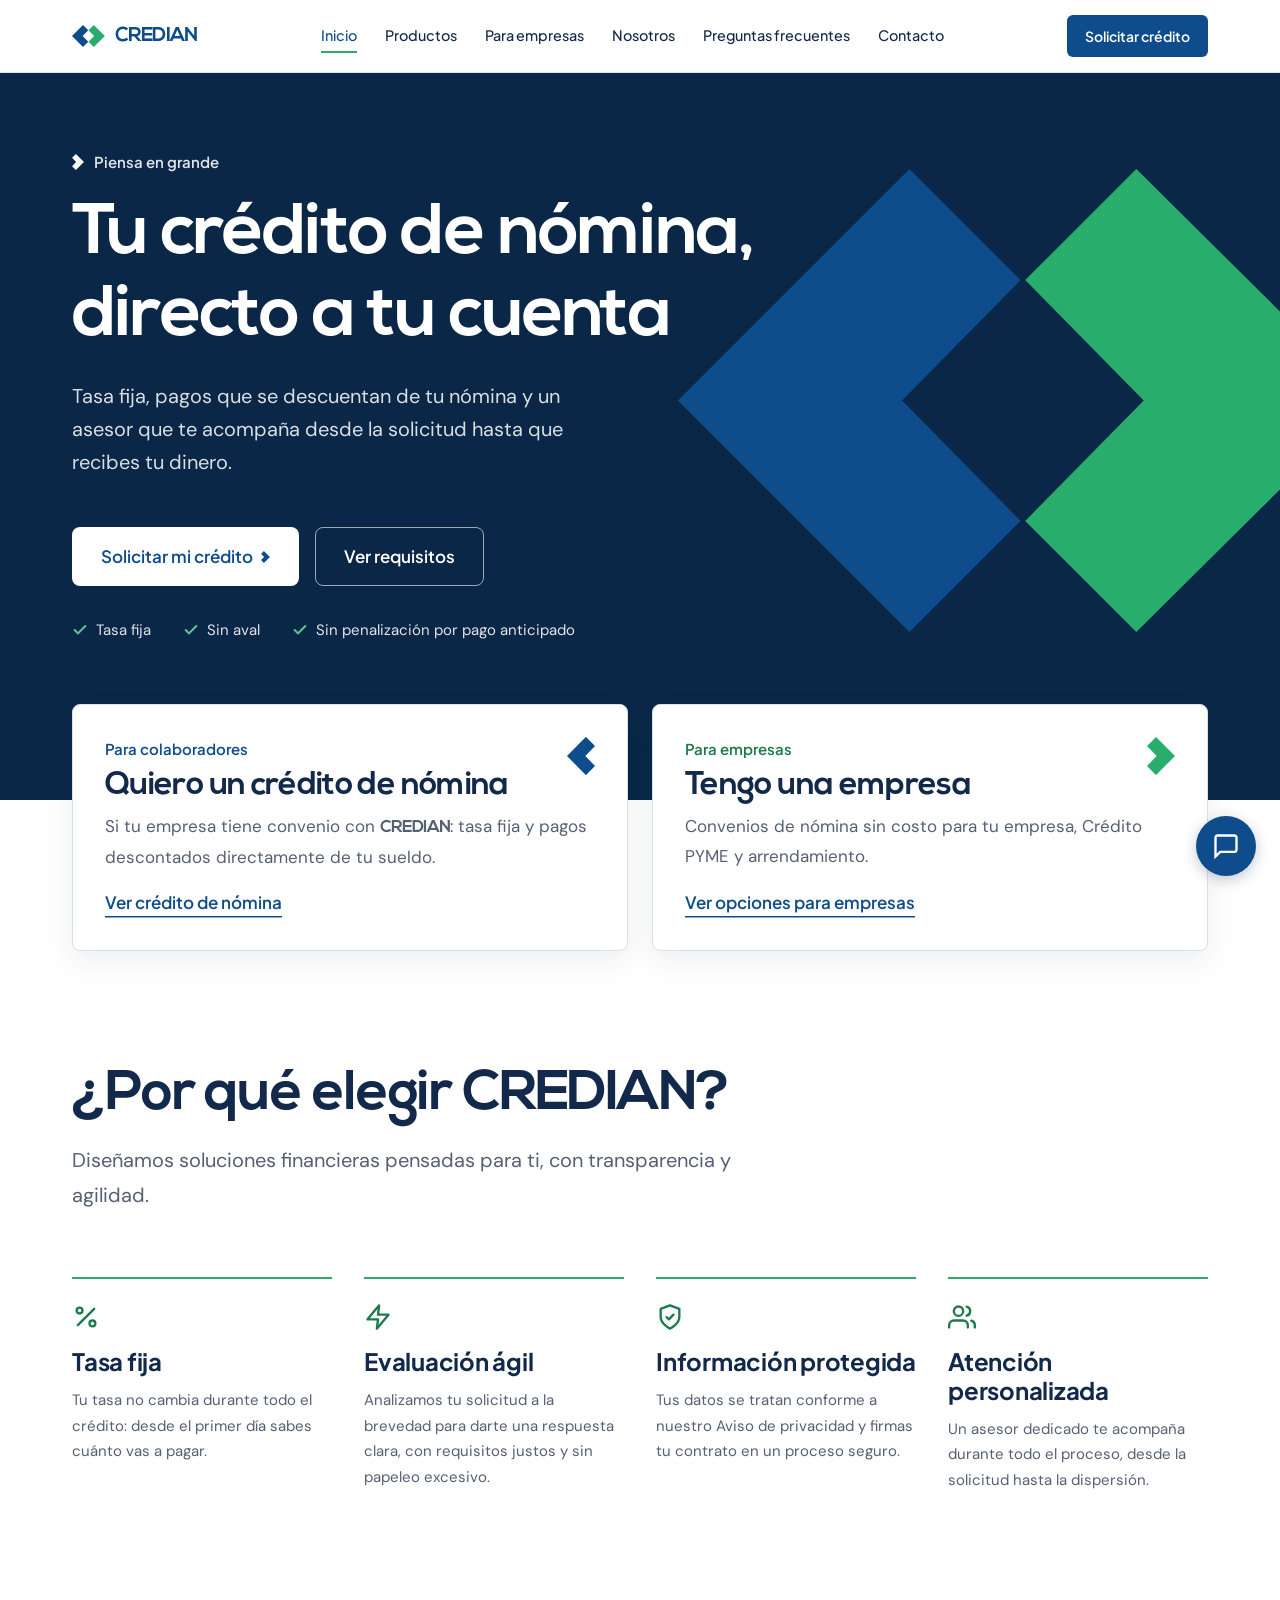
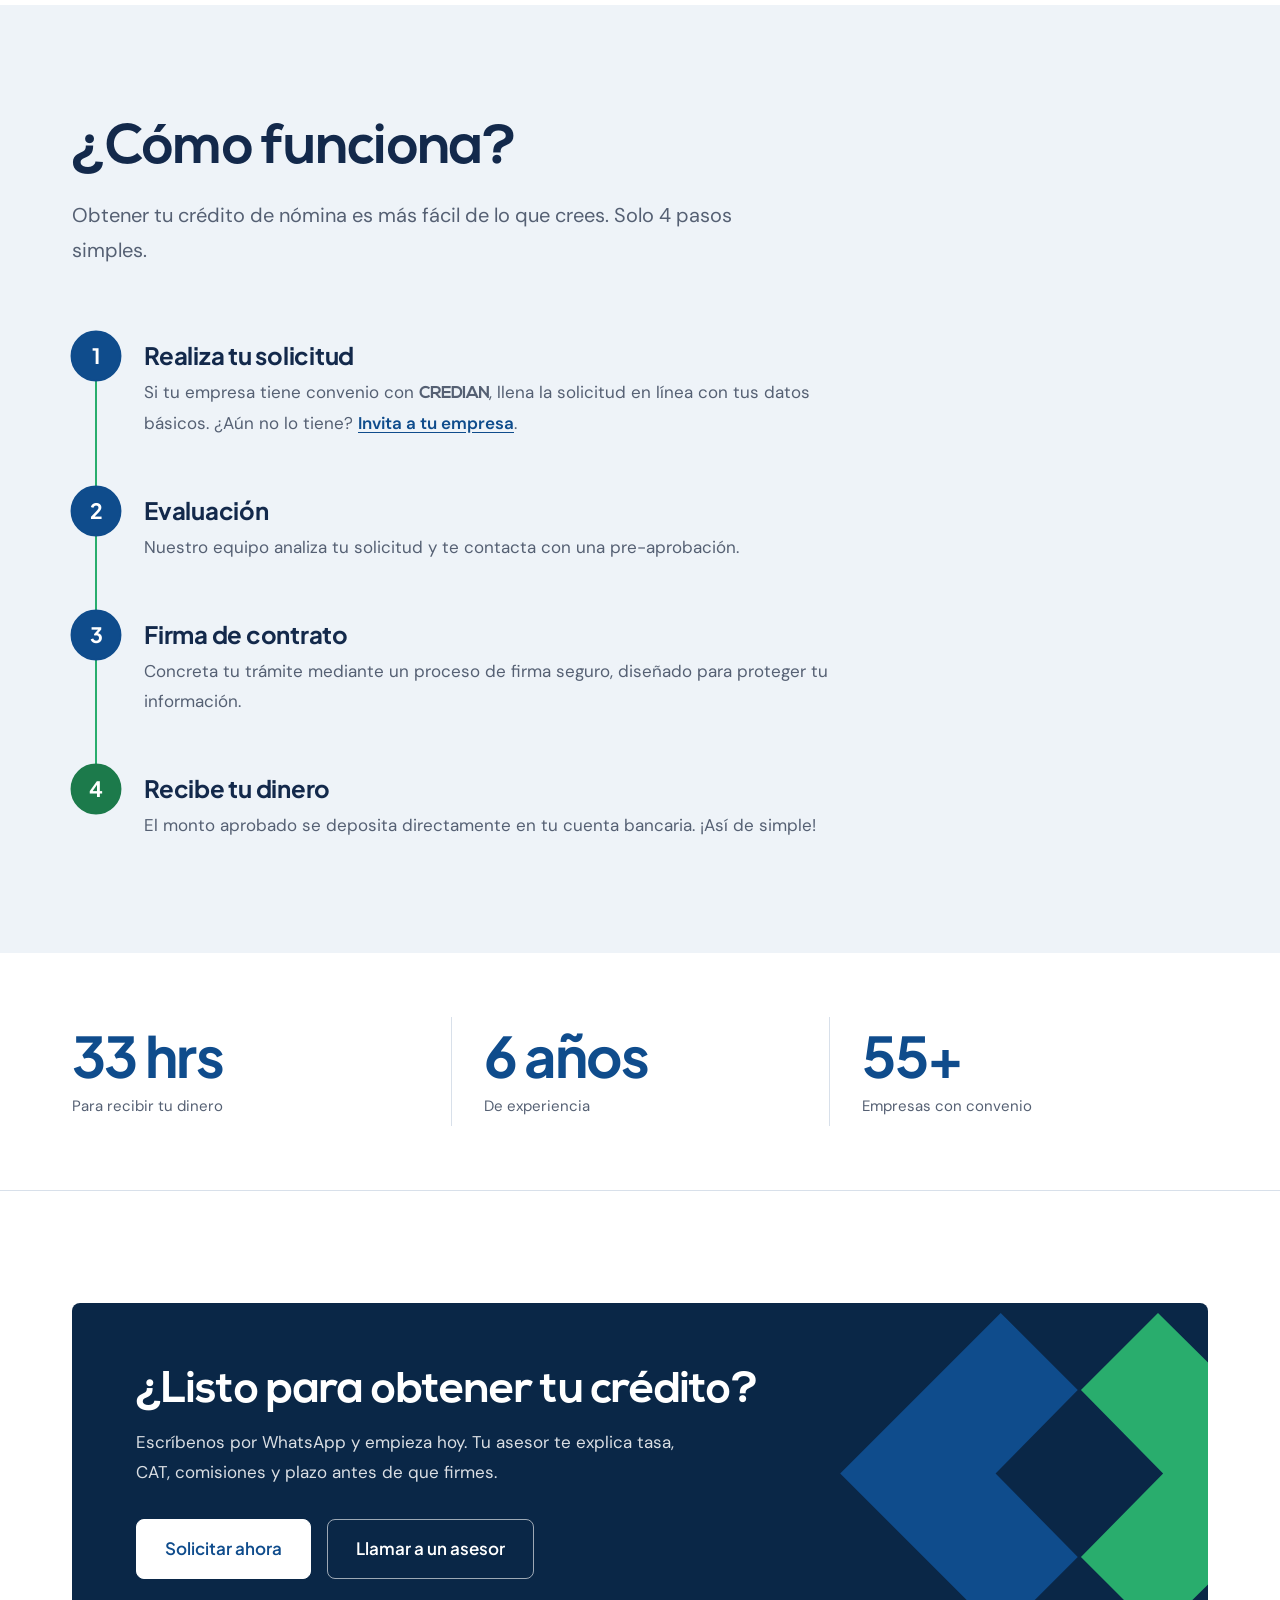
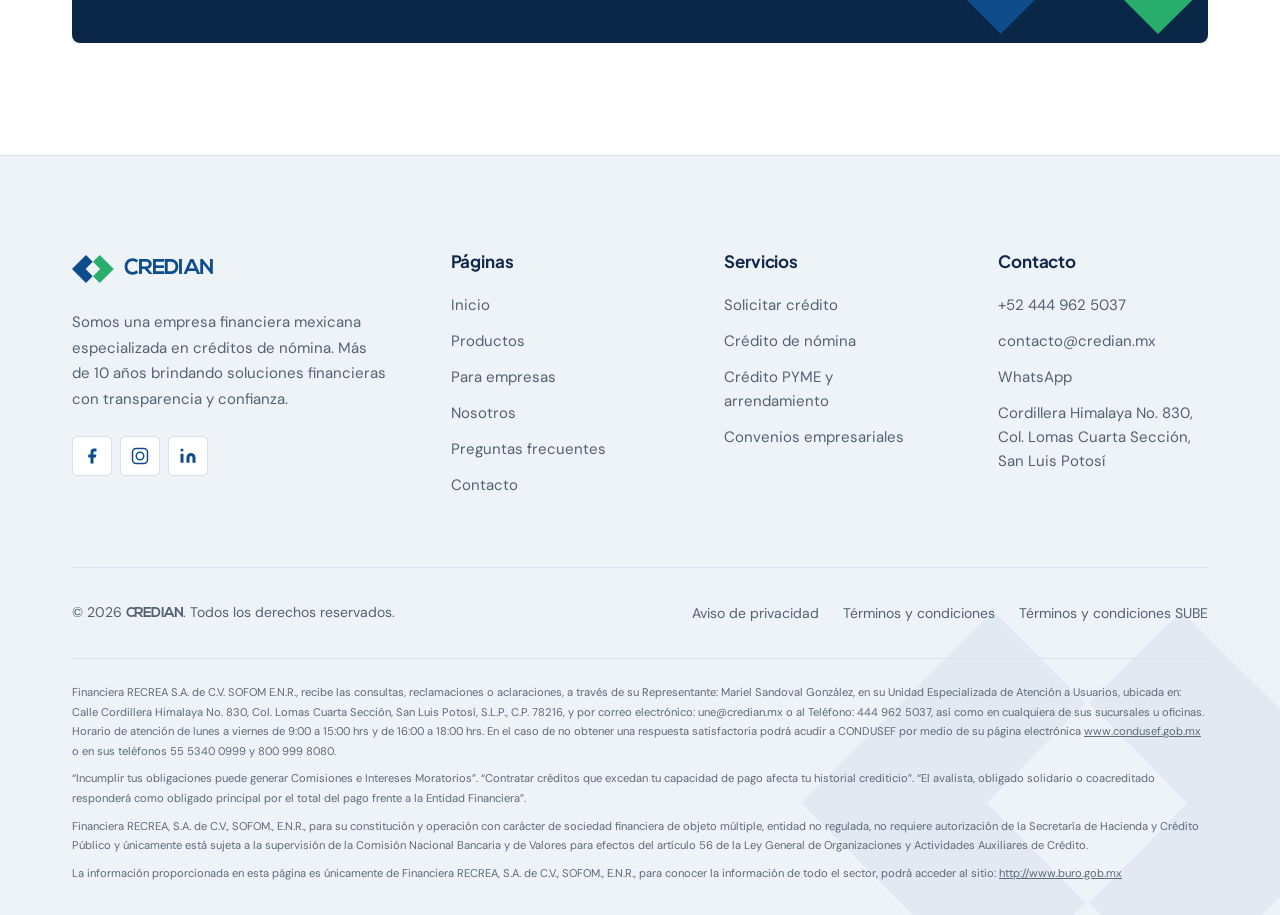
==== commit d1e660ff: "Bump static asset cache version to 1.9 Update CSS and JavaScript asset URLs across all pages to bust" ====
--- a/index.html
+++ b/index.html
@@ -93,10 +93,10 @@
       .reveal, .reveal-left, .reveal-right, .reveal-scale, .hero-enter { opacity: 1 !important; transform: none !important; }
     </style>
   </noscript>
-  <link rel="stylesheet" href="css/reset.css">
-  <link rel="stylesheet" href="css/variables.css">
-  <link rel="stylesheet" href="css/animations.css">
-  <link rel="stylesheet" href="css/global.css?v=1.8">
+  <link rel="stylesheet" href="css/reset.css?v=1.9">
+  <link rel="stylesheet" href="css/variables.css?v=1.9">
+  <link rel="stylesheet" href="css/animations.css?v=1.9">
+  <link rel="stylesheet" href="css/global.css?v=1.9">
   <!-- Créditos (incluye la tipografía Nexa, requisito de su licencia) -->
   <link rel="author" href="humans.txt">
   <style>
@@ -806,10 +806,10 @@
     </div>
   </footer>
 
-  <script src="js/nav.js"></script>
-  <script src="js/main.js"></script>
-  <script src="js/animations.js"></script>
-  <script src="js/chatbot.js" defer></script>
+  <script src="js/nav.js?v=1.9"></script>
+  <script src="js/main.js?v=1.9"></script>
+  <script src="js/animations.js?v=1.9"></script>
+  <script src="js/chatbot.js?v=1.9" defer></script>
 </body>
 
 </html>
